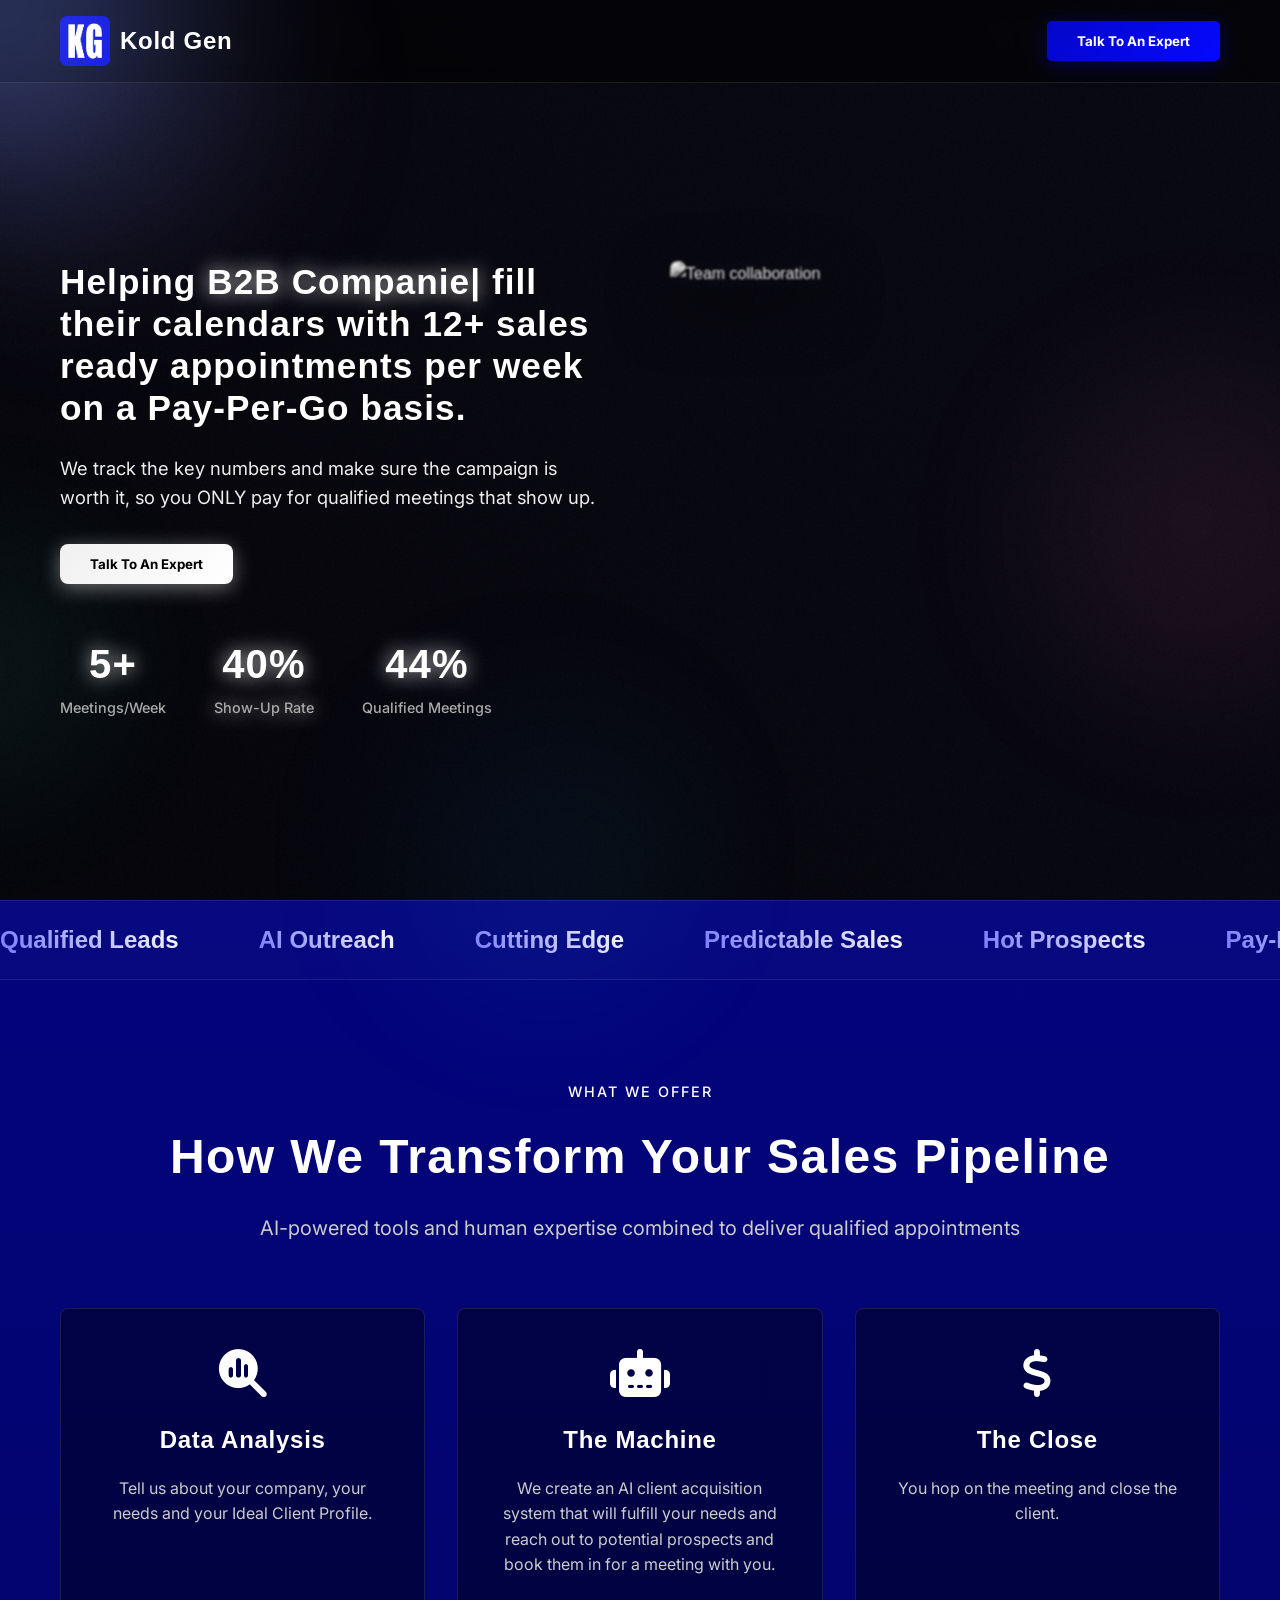
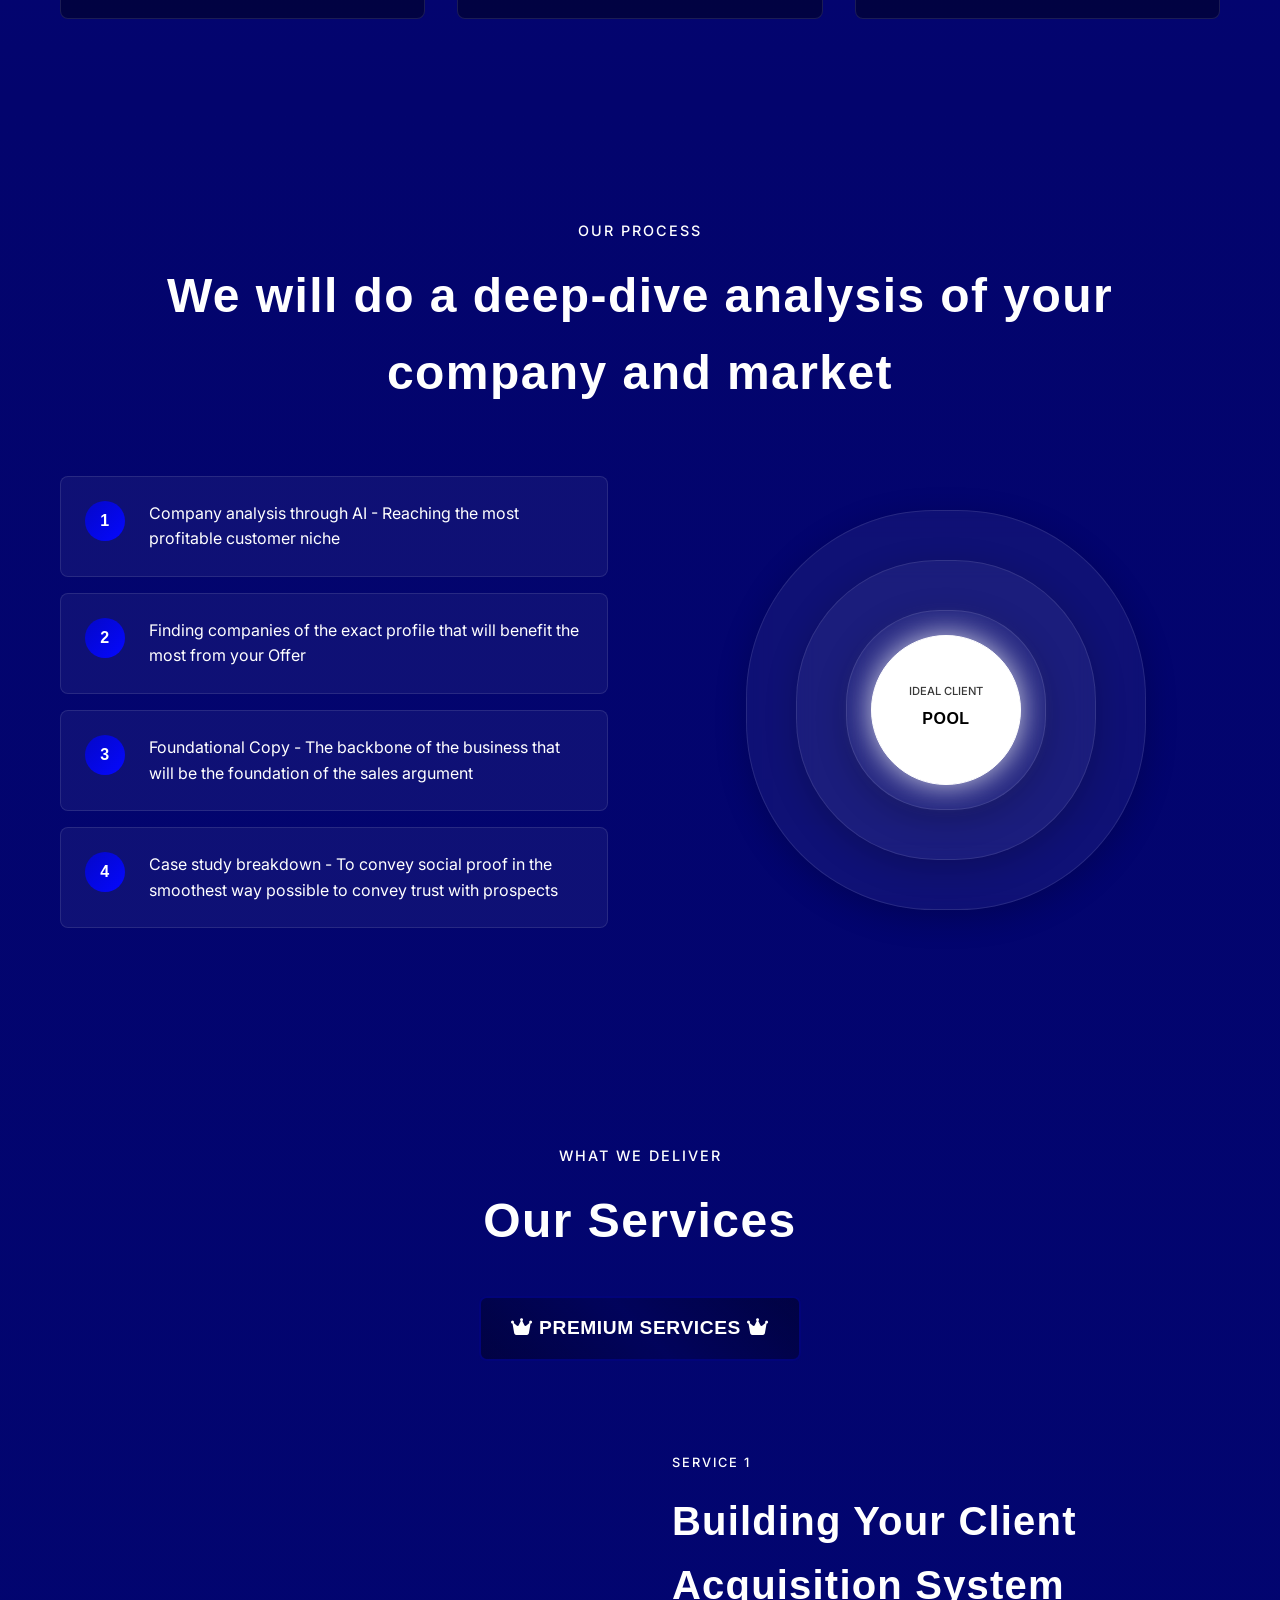
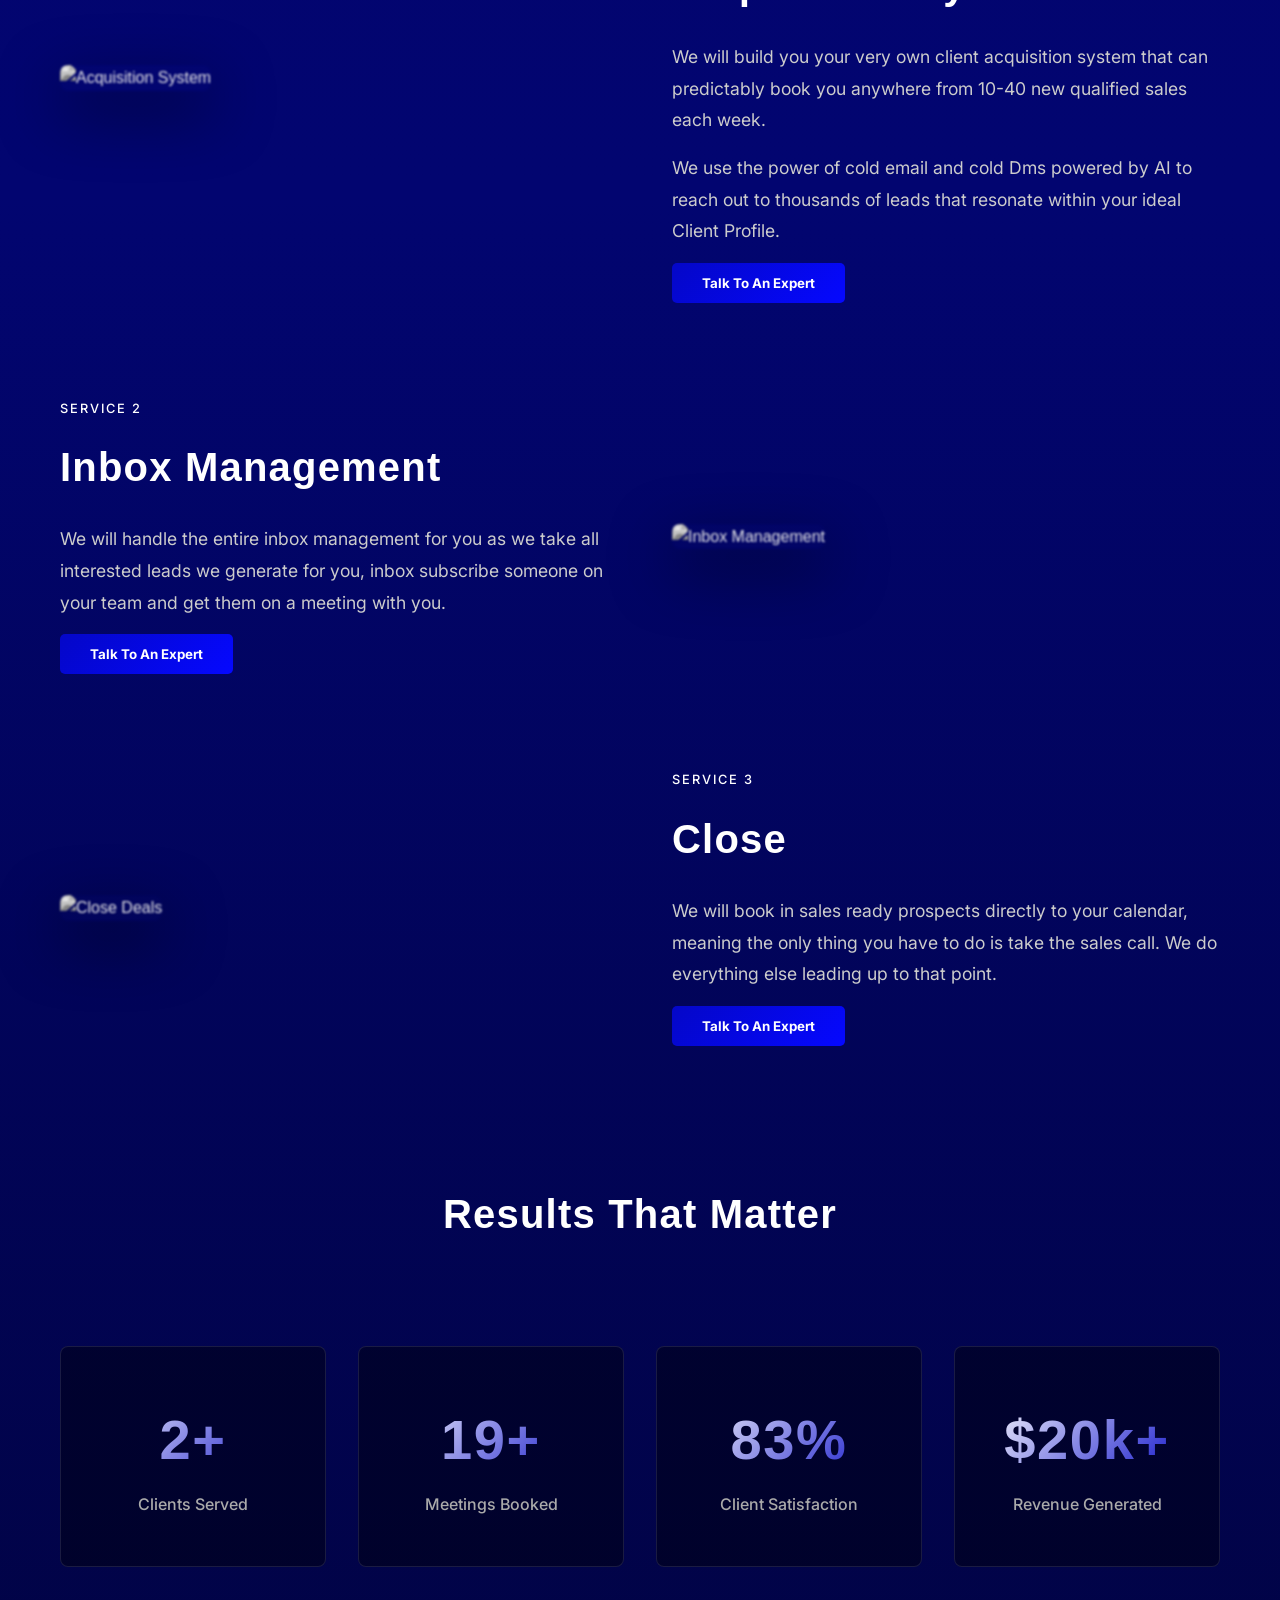
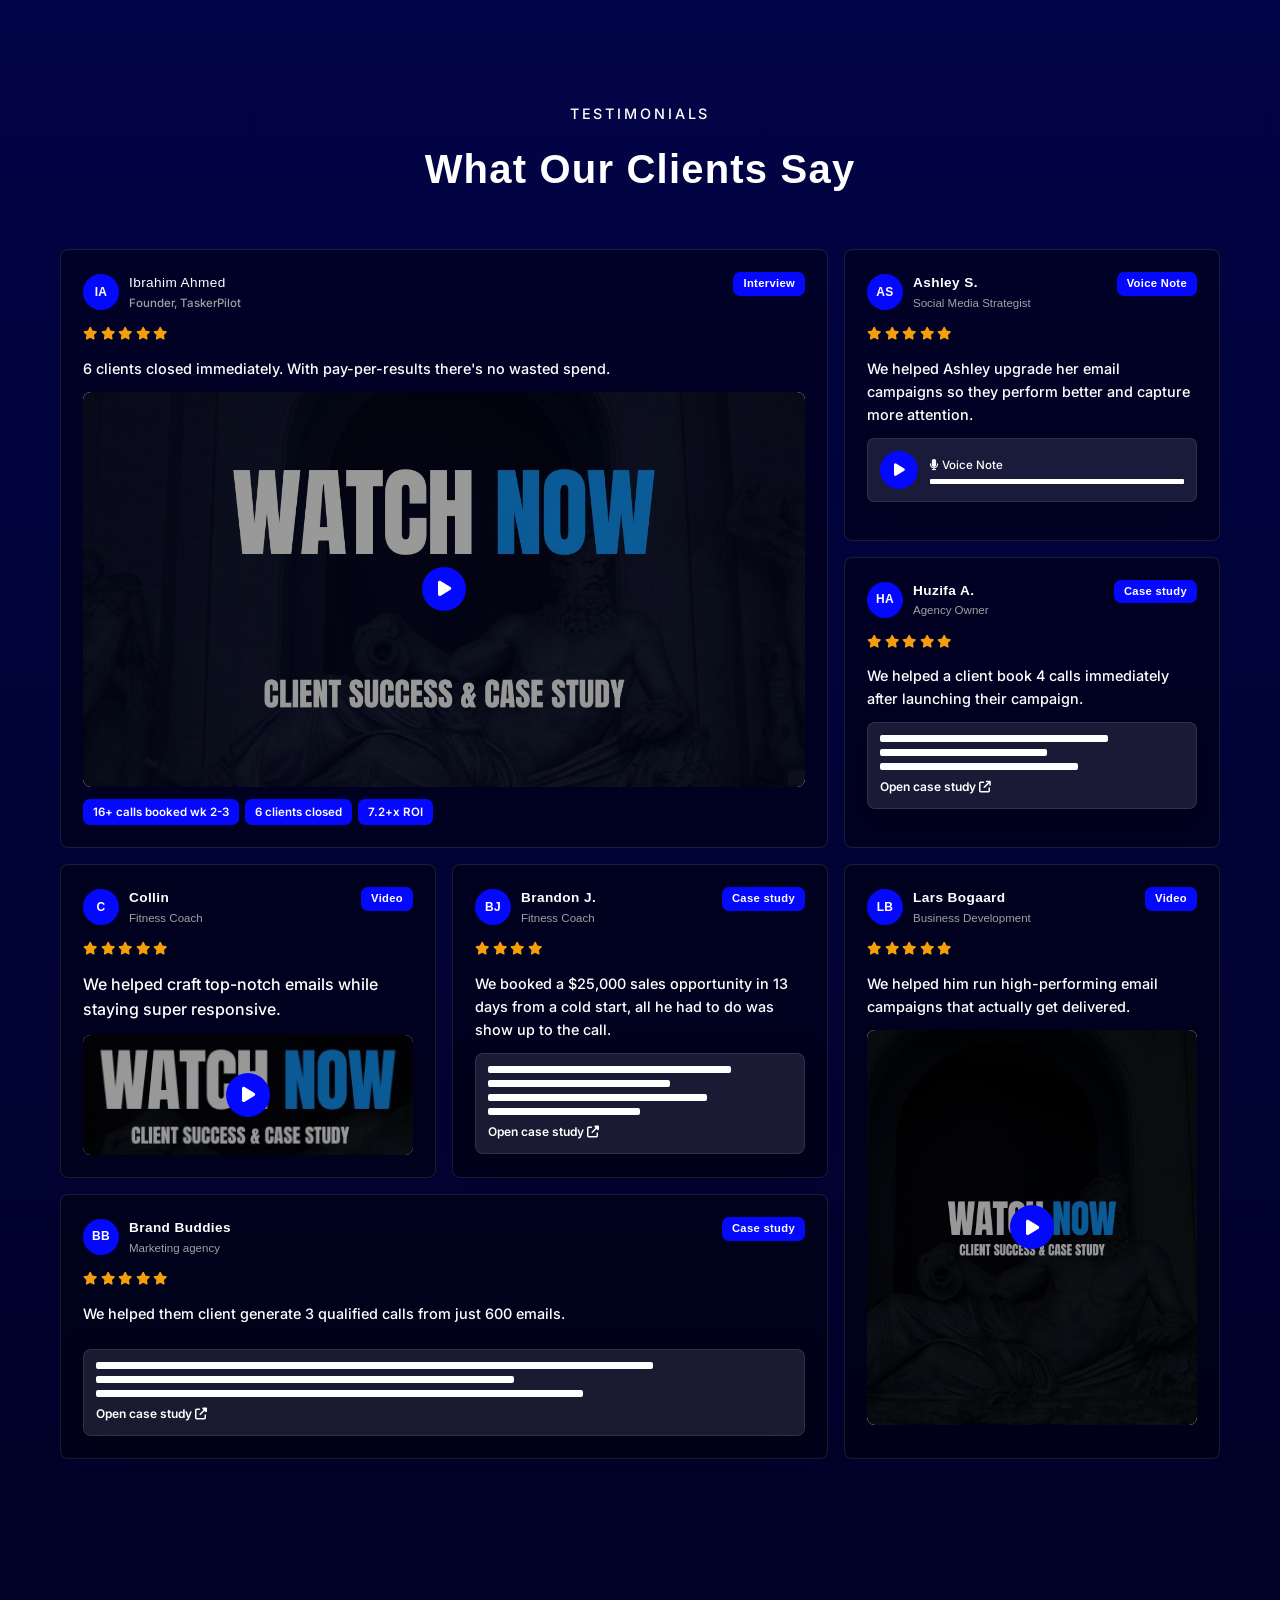
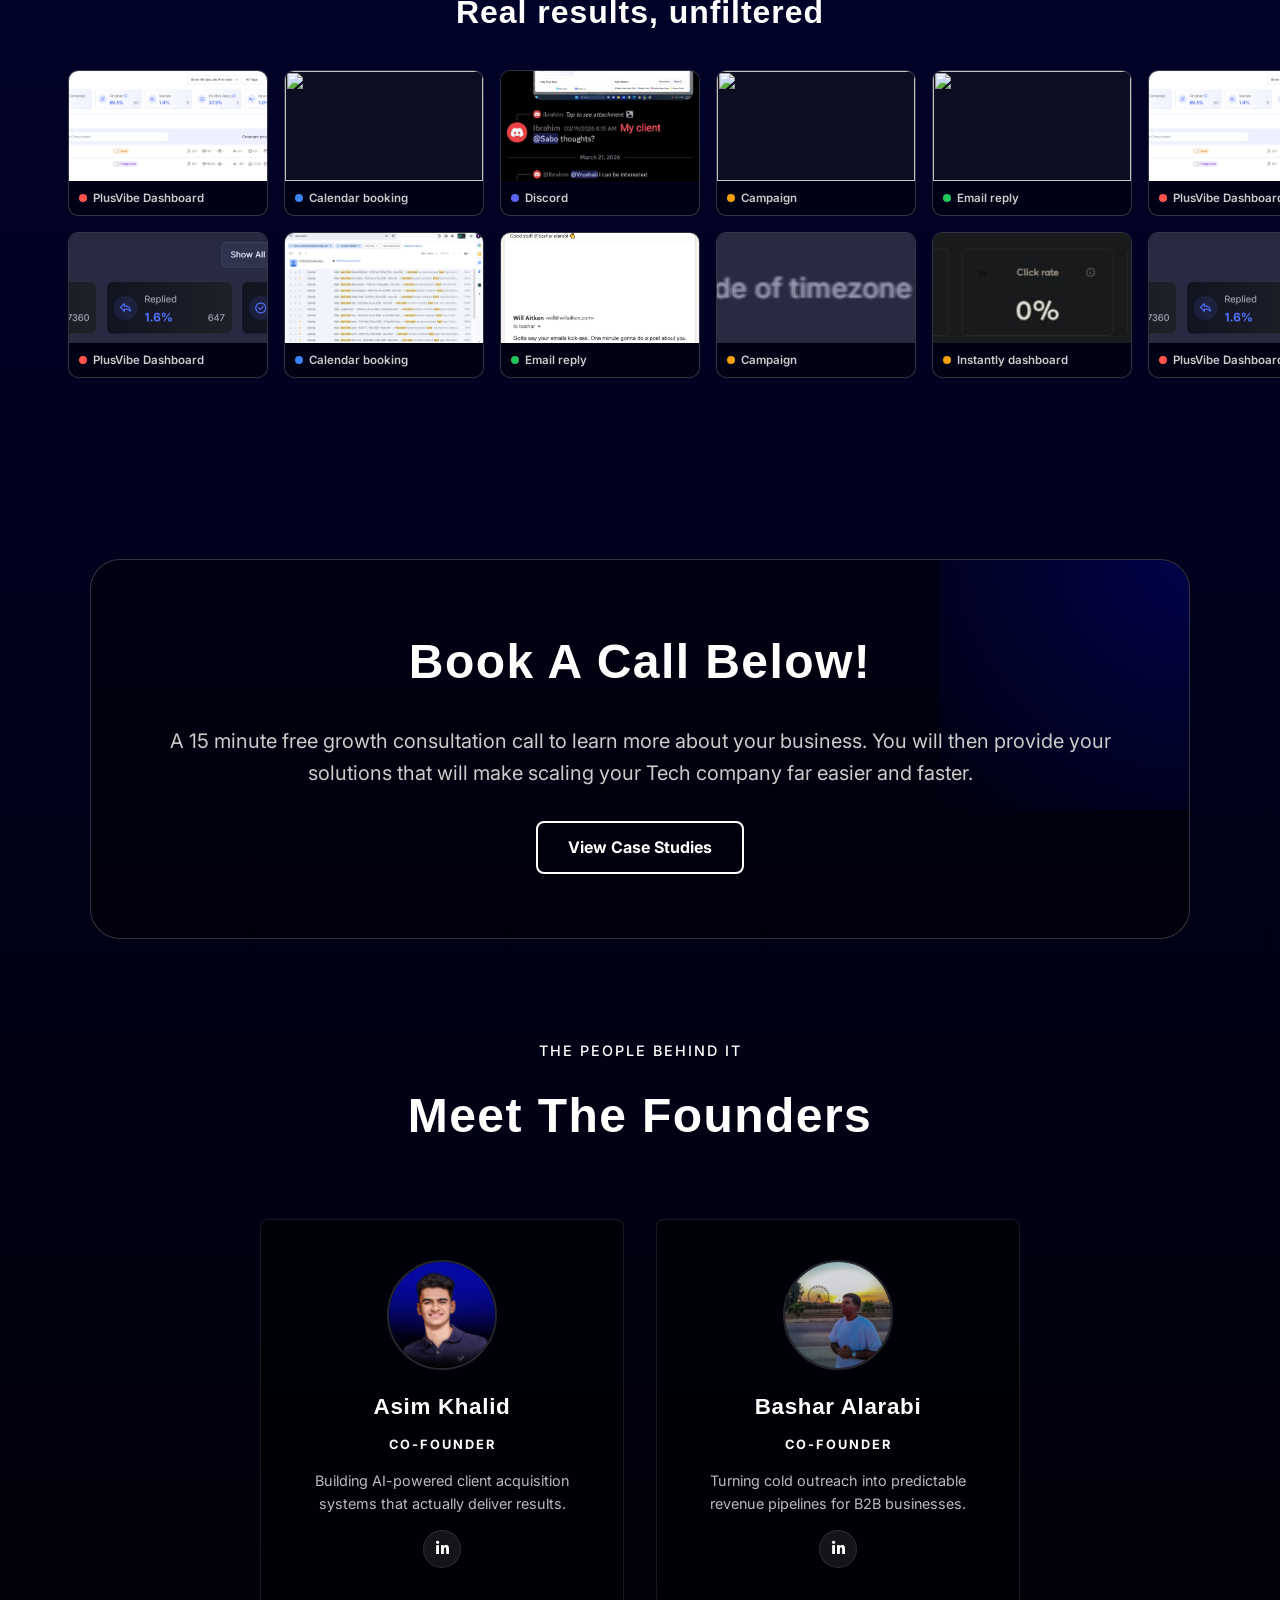
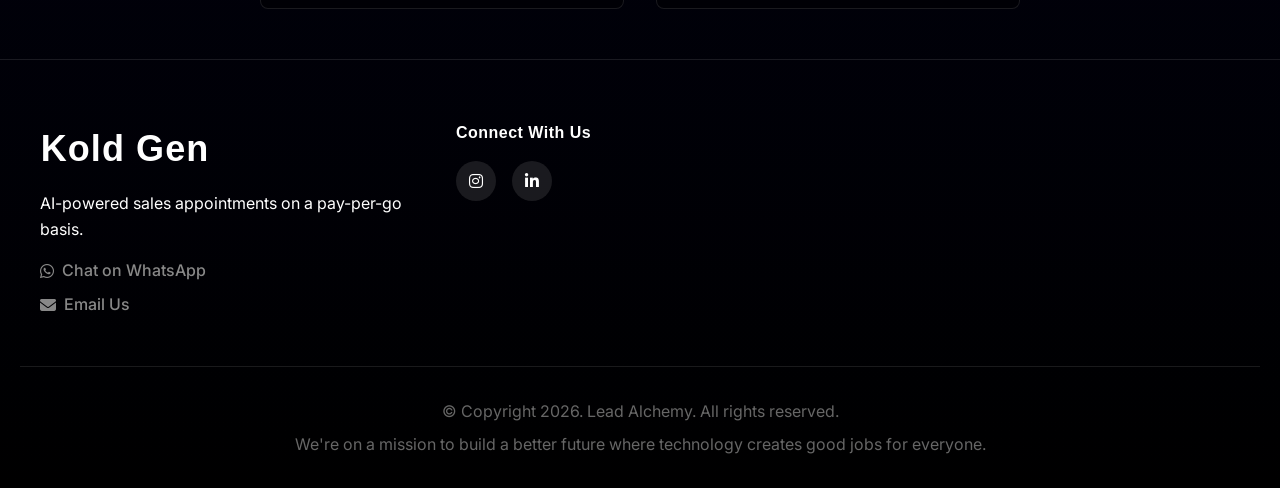
==== bashar.html @ 5c90db7f "Add files via upload" ====
<!DOCTYPE html>
<html lang="en">
  <head>
    <meta charset="UTF-8" />
    <meta name="viewport" content="width=device-width, initial-scale=1.0" />
    <link rel="stylesheet" href="master.css">
    <script src="master.js" defer></script>
    <link rel="icon" href="imgs/koldgen.png" type="image/png">
    <!-- Add to your <head> -->
    <!-- start of font -->
    <link rel="preconnect" href="https://fonts.googleapis.com">
    <link rel="preconnect" href="https://fonts.gstatic.com" crossorigin>
    <link href="https://fonts.googleapis.com/css2?family=Geom:ital,wght@0,300..900;1,300..900&family=Inter:ital,opsz,wght@0,14..32,100..900;1,14..32,100..900&family=Sora:wght@100..800&family=Work+Sans:ital,wght@0,100..900;1,100..900&display=swap" rel="stylesheet">
    <link href="https://api.fontshare.com/v2/css?f[]=clash-display@600,700&display=swap" rel="stylesheet">
    <!-- start of font -->
    <link
      rel="stylesheet"
      href="https://cdnjs.cloudflare.com/ajax/libs/font-awesome/6.5.0/css/all.min.css"
    />

    <title>Bashar @KoldGen</title>
    <!-- <style>
    
    </style> -->

    <!-- Cal element-click embed code begins -->
    <script type="text/javascript">
      (function (C, A, L) { let p = function (a, ar) { a.q.push(ar); }; let d = C.document; C.Cal = C.Cal || function () { let cal = C.Cal; let ar = arguments; if (!cal.loaded) { cal.ns = {}; cal.q = cal.q || []; d.head.appendChild(d.createElement("script")).src = A; cal.loaded = true; } if (ar[0] === L) { const api = function () { p(api, arguments); }; const namespace = ar[1]; api.q = api.q || []; if(typeof namespace === "string"){cal.ns[namespace] = cal.ns[namespace] || api;p(cal.ns[namespace], ar);p(cal, ["initNamespace", namespace]);} else p(cal, ar); return;} p(cal, ar); }; })(window, "https://app.cal.com/embed/embed.js", "init");
    Cal("init", "15min", {origin:"https://app.cal.com"});

      
      // Important: Please add the following attributes to the element that should trigger the calendar to open upon clicking.
      // `data-cal-link="asim-khalid/15min"`
      // data-cal-namespace="15min"
      // `data-cal-config='{"layout":"month_view","theme":"dark"}'`

      Cal.ns["15min"]("ui", {"theme":"dark","hideEventTypeDetails":false,"layout":"month_view"});
      </script>
      <!-- Cal element-click embed code ends -->
  </head>
  <body>
    <div class="orb orb-1"></div>
    <div class="orb orb-2"></div>
    <div class="orb orb-3"></div>
    <div class="orb orb-5"></div>
    <div class="cursor-glow"></div>
    
    

    <header>
      <div class="header-content"> 
        <div class="logo">
          <div class="logo-img">
            <!-- Replace the src below with your actual logo URL -->
            <img
              src="imgs/koldgen.png"
              alt="Kold Gen"
            />
          </div>
          <span class="head-logo clash-dis style="font-weight: 900">Kold <span class="clash-dis">Gen</span></span>
        </div>
      <a href="#bookCall">
        <button class="head-btn cta-btn inter-txt-btn btn-white-effect ripple-effect ">Talk To An Expert</button>
        </a>
      </div>
    </header>

    <section class="hero">
      <div class="container">
        <div class="hero-content">
          <div class="hero-text">
            <h1 class="clash-dis">  
              Helping <span class="highlight typewriter">B2B</span> fill their
              calendars with <span>12+ sales ready appointments</span> per week
              on a Pay-Per-Go basis.
            </h1>
            <div class="hero-image service-image mobile-only">
            <img
              src="https://images.unsplash.com/photo-1522071820081-009f0129c71c?w=800"
              alt="Team collaboration"
            />
          </div>
            <p class="inter-txt">
              We track the key numbers and make sure the campaign is worth it,
              so you ONLY pay for qualified meetings that show up.
            </p>
            <div class="hero-buttons">
              <a href="#bookCall">
              <button 
              class="gbtn inter-txt-btn ripple-effect">Talk To An Expert</button>
              </a>
            </div>
            <div class="hero-stats">
              <div class="stat">
                <div class="stat-number highlight clash-dis" data-target="12" data-suffix="+">0+</div>
                <div class="stat-label inter-txt-sml">Meetings/Week</div>
              </div>
              <div class="stat">
                <div class="stat-number highlight clash-dis" data-target="90" data-suffix="%">0%</div>
                <div class="stat-label highlight inter-txt-sml">Show-Up Rate</div>
              </div>
              <div class="stat">
                <div class="stat-number highlight clash-dis" data-target="100" data-suffix="%">0%</div>
                <div class="stat-label inter-txt-sml">Qualified Meetings</div>
              </div>
            </div>
          </div>
          <div class="hero-image service-image desktop-only">
            <img
              src="https://images.unsplash.com/photo-1522071820081-009f0129c71c?w=800"
              alt="Team collaboration"
            />
          </div>
        </div>
      </div>
    </section>


    

    <div class="marquee">
    <div class="marquee-content">
        <span>Qualified Leads</span>
        <span>AI Outreach</span>
        <span>Cutting Edge</span>
        <span>Predictable Sales</span>
        <span>Hot Prospects</span>
        <span>Pay-Per-Meeting</span>
        <span>Close Deals</span>
        <span>Inbox Managed</span>
        <span>Qualified Leads</span>
        <span>AI Outreach</span>
        <span>Cutting Edge</span>
        <span>Predictable Sales</span>
        <span>Hot Prospects</span>
        <span>Pay-Per-Meeting</span>
        <span>Close Deals</span>
        <span>Inbox Managed</span>
    </div>
</div>

    <section>
      <div class="container">
        <div class="section-header">
          <div class="section-label inter-txt-sml">What We Offer</div>
          <h2 class="clash-dis">How We Transform Your Sales Pipeline</h2>
          <p class="inter-txt">
            AI-powered tools and human expertise combined to deliver qualified
            appointments
          </p>
        </div>
        <div class="features-grid">
          <div class="card-effect feature-card tilt-card">
            <i class="feature-icon fa-solid fa-magnifying-glass-chart"></i>
            <h3 class="clash-dis">Data Analysis</h3>
            <p class="inter-txt">
              Tell us about your company, your needs and your Ideal Client
              Profile.
            </p>
          </div>
          <div class="card-effect feature-card tilt-card">
            <i class="feature-icon fa-solid fa-robot"></i>
            <h3 class="clash-dis">The Machine</h3>
            <p class="inter-txt">
              We create an AI client acquisition system that will fulfill your
              needs and reach out to potential prospects and book them in for a
              meeting with you.
            </p>
          </div>
          <div class="card-effect feature-card tilt-card">
            <i class="feature-icon fa-solid fa-dollar"></i>
            <h3 class="clash-dis">The Close</h3>
            <p class="inter-txt">You hop on the meeting and close the client.</p>
          </div>
        </div>
      </div>
    </section>

    <section>
      <div class="container">
        <div class="sec2 section-header">
          <div class="section-label inter-txt-sml">Our Process</div>
          <h2 class="clash-dis">We will do a deep-dive analysis of your company and market</h2>
        </div>
        <div class="process-content">
          <div>
            <div class="process-step slide-up">
              <div class="step-number clash-dis">1</div>
              <p class="inter-txt">
                Company analysis through AI - Reaching the most profitable
                customer niche
              </p>
            </div>
            <div class="process-step slide-up">
              <div class="step-number clash-dis">2</div>
              <p class="inter-txt">
                Finding companies of the exact profile that will benefit the
                most from your Offer
              </p>
            </div>
            <div class="process-step slide-up">
              <div class="step-number clash-dis">3</div>
              <p class="inter-txt">
                Foundational Copy - The backbone of the business that will be
                the foundation of the sales argument
              </p>
            </div>
            <div class="process-step slide-up">
              <div class="step-number clash-dis">4</div>
              <p class="inter-txt">
                Case study breakdown - To convey social proof in the smoothest
                way possible to convey trust with prospects
              </p>
            </div>
          </div>
          <div class="circular-diagram">
            <div class="circle circle-1 glass-card"></div>
            <div class="circle circle-2 glass-card"></div>
            <div class="circle circle-3 glass-card"></div>
            <div class="circle-center">
              <div
                class="inter-txt-sml"
              >
                IDEAL CLIENT
              </div>
              <div
                class="circle-txt clash-dis"
                style="font-weight: 700; font-size: 1rem"
              >
                POOL
              </div>
            </div>
          </div>
        </div>
      </div>
    </section>

    <section>
      <div class="container">
        <div class="sec2 section-header">
          <div class="section-label inter-txt-sml">What We Deliver</div>
          <h2 class="clash-dis">Our Services</h2>
          <div class="animated-badge">
            <div class="badge-content clash-dis ">
              <i class="fa-solid fa-crown"></i> PREMIUM SERVICES
              <i class="fa-solid fa-crown"></i>
            </div>
          </div>
        </div>

        <div class="service-card">
          <div class="service-content">
            <span class="service-label inter-txt-sml">Service 1</span>
            <h3 class="clash-dis">Building Your Client Acquisition System</h3>
            <div class="service-image mobile-only">
            <img
              src="https://images.unsplash.com/photo-1460925895917-afdab827c52f?w=800&q=80"
              alt="Acquisition System"
            />
          </div>
            <p class="inter-txt slide-left">
              We will build you your very own client acquisition system that can
              predictably book you anywhere from 10-40 new qualified sales each
              week.
            </p>
            <p class="inter-txt slide-left">
              We use the power of cold email and cold Dms powered by AI to reach
              out to thousands of leads that resonate within your ideal Client
              Profile.
            </p>
            <a href="#bookCall">
            <button 
            class="inter-txt-btn btn-white-effect ripple-effect">Talk To An Expert</button>
            </a>
          </div>
          <div class="service-image desktop-only">
            <img
              src="https://images.unsplash.com/photo-1460925895917-afdab827c52f?w=800&q=80"
              alt="Acquisition System"
            />
          </div>
        </div>

        <div class="service-card">
          <div class="service-content">
            <span class="service-label inter-txt-sml">Service 2</span>
            <h3 class="clash-dis">Inbox Management</h3>
            <div class="service-image mobile-only">
            <img
              src="https://images.unsplash.com/photo-1556761175-b413da4baf72?w=800&q=80"
              alt="Inbox Management"
            />
          </div>
            <p class="inter-txt slide-right">
              We will handle the entire inbox management for you as we take all
              interested leads we generate for you, inbox subscribe someone on
              your team and get them on a meeting with you.
            </p>
            <a href="#bookCall">
            <button 
            class="btn-white-effect inter-txt-btn ripple-effect">Talk To An Expert</button>
            </a>
          </div>
          <div class="service-image desktop-only">
            <img
              src="https://images.unsplash.com/photo-1556761175-b413da4baf72?w=800&q=80"
              alt="Inbox Management"
            />
          </div>
        </div>

        <div class="service-card">
          <div class="service-content">
            <span class="service-label inter-txt-sml">Service 3</span>
            <h3 class="clash-dis">Close</h3>
            <div class="service-image mobile-only">
            <img
              src="https://images.unsplash.com/photo-1542744173-8e7e53415bb0?w=800"
              alt="Close Deals"
            />
            </div>
            <p class="inter-txt slide-left">
              We will book in sales ready prospects directly to your calendar,
              meaning the only thing you have to do is take the sales call. We
              do everything else leading up to that point.
            </p>
            <a href="#bookCall">
            <button 
            class="btn-white-effect inter-txt-btn ripple-effect">Talk To An Expert</button>
            </a>
          </div>
          <div class="service-image desktop-only">
            <img
              src="https://images.unsplash.com/photo-1542744173-8e7e53415bb0?w=800"
              alt="Close Deals"
            />
          </div>
        </div>
      </div>
    </section>

    <section class="res-matter">
      <div class="container">
        <h2 class="clash-dis">Results That Matter</h2>
        <div class="stats-grid">
          <div class="stat-card stat">
            <div class="stat-card-number clash-dis" data-target="3">0+</div>
            <div class="stat-card-label inter-txt-sml">Clients Served</div>
          </div>
          <div class="stat-card stat">
            <div class="stat-card-number clash-dis" data-target="21">0+</div>
            <div class="stat-card-label inter-txt-sml">Meetings Booked</div>
          </div>
          <div class="stat-card stat">
            <div class="stat-card-number clash-dis" data-target="92" data-suffix="%">0%</div>
            <div class="stat-card-label inter-txt-sml">Client Satisfaction</div>
          </div>
          <div class="stat-card stat">
            <div class="stat-card-number clash-dis" data-target="22" data-prefix="$" data-suffix="k+">$22k+</div>
            <div class="stat-card-label inter-txt-sml">Revenue Generated</div>
          </div>
        </div>
      </div>
    </section>


<section class="testimonials-section">
  <div class="container">
    <div class="testimonials-header">
      <p class="testimonials-label inter-txt-sml">Testimonials</p>
      <h2 class="clash-dis">What Our Clients Say</h2>
    </div>

    <!-- BENTO GRID -->
    <div class="bento-grid" style="display:grid;grid-template-columns:repeat(3,1fr);gap:16px;margin-bottom:80px;">
            <!-- Ibrahim Ahmed. — wide -->
      <div class="feature-card-testi" style="grid-row:span 2; grid-column:span 2;padding:22px;color:#ffffff;display:flex;flex-direction:column;gap:12px;">
        <div style="display:flex;justify-content:space-between;align-items:flex-start;">
          <div style="display:flex;align-items:center;gap:10px;">
            <div class="clash-dis" style="width:36px;height:36px;border-radius:50%;background:#0508ff;color:#ffffff;display:flex;align-items:center;justify-content:center;font-size:.75rem;font-weight:700;flex-shrink:0;">IA</div>
            <div><p class="clash-dis" style="margin:0; font-size:.85rem; font-weight:500;">Ibrahim Ahmed</p><p class="inter-txt-sml" style="margin:0;font-size:.72rem;color:#a0a0a0;">Founder, TaskerPilot</p></div>
          </div>
          <span class="clash-dis" style="background:#0508ff;color:#ffffff;font-size:.7rem;font-weight:700;padding:3px 10px;border-radius:7px;">Interview</span>
        </div>
        <div style="color:#f59e0b;font-size:.8rem;">
        <i class="fa-solid fa-star"></i>
        <i class="fa-solid fa-star"></i>
        <i class="fa-solid fa-star"></i>
        <i class="fa-solid fa-star"></i>
        <i class="fa-solid fa-star"></i>
        </div>
        <p class="inter-txt-sml" style="font-family:'Inter',sans-serif;font-size:.9rem;line-height:1.6;color:#ffffff;margin:0;">6 clients closed immediately. With pay-per-results there's no wasted spend.</p>
        <div onclick="laEmbedVideo(this,'https://youtu.be/SVSzCUpt-s4')" style="position:relative;cursor:pointer;border-radius:8px;overflow:hidden;">
          <div style="width:100%;height:395px;background:#f0f0f0;display:flex;align-items:center;justify-content:center;color:#aaa;font-size:.8rem;"><img src="imgs/Dark Green Ash Grey Minimal Typecentric General Electronic Music YouTube Thumbnail.jpg" style="width:100%;height:395px;object-fit:cover;border-radius:8px;"></div>
          <div style="position:absolute;inset:0;background:rgba(0,0,0,0.4);display:flex;align-items:center;justify-content:center;"><div style="width:44px;height:44px;border-radius:50%;background:#0508ff;display:flex;align-items:center;justify-content:center;color:#fff;font-size:1.1rem;"><i class="fa-solid fa-play"></i></div></div>
        </div>
        <div style="display:flex;flex-wrap:wrap;gap:6px;">
          <span class="inter-txt-sml" style="font-size:.72rem;font-weight:600;background:#0508ff;color:#ffffff;padding:4px 10px;border-radius:7px;">16+ calls booked wk 2-3</span>
          <span class="inter-txt-sml" style="font-size:.72rem;font-weight:600;background:#0508ff;color:#ffffff;padding:4px 10px;border-radius:7px;">6 clients closed</span>
          <span class="inter-txt-sml" style="font-size:.72rem;font-weight:600;background:#0508ff;color:#ffffff;padding:4px 10px;border-radius:7px;">7.2+x ROI</span>
        </div>
      </div>

      <!-- Ashely -->
      <div class="feature-card-testi" style="padding:22px;color:#ffffff;display:flex;flex-direction:column;gap:12px;">
        <div style="display:flex;justify-content:space-between;align-items:flex-start;">
          <div style="display:flex;align-items:center;gap:10px;">
            <div class="clash-dis" style="width:36px;height:36px;border-radius:50%;background:#0508ff;color:#ffffff;display:flex;align-items:center;justify-content:center;font-size:.75rem;font-weight:700;flex-shrink:0;">AS</div>
            <div><p class="clash-dis" style="margin:0;font-size:.85rem;font-weight:700;">Ashley S.</p><p style="margin:0;font-size:.72rem;color:#a0a0a0;">Social Media Strategist</p></div>
          </div>
            <span class="clash-dis" style="background:#0508ff;color:#ffffff;font-size:.7rem;font-weight:700;padding:3px 10px;border-radius:7px;">Voice Note</span>
        </div>
        <div style="color:#f59e0b;font-size:.8rem;">
          <i class="fa-solid fa-star"></i>
          <i class="fa-solid fa-star"></i>
          <i class="fa-solid fa-star"></i>
          <i class="fa-solid fa-star"></i>
          <i class="fa-solid fa-star"></i>
        </div>
        <p class="inter-txt-sml" style="font-size:.9rem;line-height:1.6;color:#ffffff;margin:0;">We helped Ashley upgrade her email campaigns so they perform better and capture more attention.</p>
        <div class="vn-box" style="display:flex;align-items:center;gap:12px;border-radius:7px;padding:12px;"> 
          <button id="la-play1" onclick="laToggleAudio('la-play1','la-prog1','voice/ashley.testimonial.mp3')" style="width:38px;height:38px;border-radius:50%;background:#0508ff;border:none;color:#fff;font-size:.9rem;cursor:pointer;display:flex;align-items:center;justify-content:center;flex-shrink:0;"><i class="fa-solid fa-play"></i></button>
          <div style="flex:1;">
            <div class="inter-txt-sml" style="font-size:.72rem;color:#ffffff;margin-bottom:5px;"><i class="fa-solid fa-microphone"></i> Voice Note</div>
            <div style="width:100%;height:5px;background:rgb(255, 255, 255);border-radius:1px;overflow:hidden;"><div id="la-prog1" style="height:100%;width:0%;background:#4f46e5;border-radius:999px;transition:width .1s linear;"></div></div>
          </div>
        </div>
      </div>

      <!-- Huzifa A.. -->
      <div class="feature-card-testi" style="padding:22px;color:#ffffff;display:flex;flex-direction:column;gap:12px;">
        <div style="display:flex;justify-content:space-between;align-items:flex-start;">
          <div style="display:flex;align-items:center;gap:10px;">
            <div class="clash-dis" style="width:36px;height:36px;border-radius:50%;background:#0508ff;color:#ffffff;display:flex;align-items:center;justify-content:center;font-size:.75rem;font-weight:700;flex-shrink:0;">HA</div>
            <div><p class="clash-dis" style="margin:0;font-size:.85rem;font-weight:700;">Huzifa A.</p><p style="margin:0;font-size:.72rem;color:#a0a0a0;">Agency Owner</p></div>
          </div>
            <span class="clash-dis" style="background:#0508ff;color:#ffffff;font-size:.7rem;font-weight:700;padding:3px 10px;border-radius:7px;">Case study</span>
        </div>
        <div style="color:#f59e0b;font-size:.8rem;">
          <i class="fa-solid fa-star"></i>
          <i class="fa-solid fa-star"></i>
          <i class="fa-solid fa-star"></i>
          <i class="fa-solid fa-star"></i>
          <i class="fa-solid fa-star"></i>
        </div>
        <p class="inter-txt-sml" style="font-size:.9rem;line-height:1.6;color:#ffffff;margin:0;">We helped a client book 4 calls immediately after launching their campaign.</p>
        <a class="vn-box" href="https://docs.google.com/document/d/1nArHr2m430PmLcU23KGUVRm5GeegVyKMtpbSHGkcJS0/edit?usp=drive_link" target="_blank" style="border-radius:8px;padding:12px;text-decoration:none;display:block;">
          <div style="height:7px;background:rgb(255, 255, 255);border-radius:2px;margin-bottom:7px;width:75%;"></div>
          <div style="height:7px;background:rgb(255, 255, 255);border-radius:2px;margin-bottom:7px;width:55%;"></div>
          <div style="height:7px;background:rgb(255, 255, 255);border-radius:2px;margin-bottom:7px;width:65%;"></div>
          <span class="inter-txt-sml" style="font-size:.75rem;font-weight:600;color:#ffffff;display:block;margin-top:4px;">Open case study <i class="fa-solid fa-arrow-up-right-from-square"></i></span>
        </a>
      </div>

      <!-- Colin. -->
      <div class="feature-card-testi" style="padding:22px;color:#ffffff;display:flex;flex-direction:column;gap:12px;">
        <div style="display:flex;justify-content:space-between;align-items:flex-start;">
          <div style="display:flex;align-items:center;gap:10px;">
            <div class="clash-dis" style="width:36px;height:36px;border-radius:50%;background:#0508ff;color:#ffffff;display:flex;align-items:center;justify-content:center;font-size:.75rem;font-weight:700;flex-shrink:0;">C</div>
            <div><p class="clash-dis" style="margin:0;font-size:.85rem;font-weight:700;">Collin</p><p style="margin:0;font-size:.72rem;color:#a0a0a0;">Fitness Coach</p></div>
          </div>
          <span class="clash-dis" style="background:#0508ff;color:#ffffff;font-size:.7rem;font-weight:700;padding:3px 10px;border-radius:7px;">Video</span>
        </div>
        <div style="color:#f59e0b;font-size:.8rem;">
          <i class="fa-solid fa-star"></i>
          <i class="fa-solid fa-star"></i>
          <i class="fa-solid fa-star"></i>
          <i class="fa-solid fa-star"></i>
          <i class="fa-solid fa-star"></i>
        </div>
        <p class="inter-txt-sml" style="color:#ffffff;margin:0;">We helped craft top-notch emails while staying super responsive.</p>
        <div onclick="laEmbedVideo(this,'https://youtube.com/shorts/iPWvH6Im3sc?feature=share')" style="position:relative;cursor:pointer;border-radius:8px;overflow:hidden;">
          <div style="width:100%;height:120px;background:#f0f0f0;display:flex;align-items:center;justify-content:center;color:#aaa;font-size:.8rem;"><img src="imgs/Long des.jpg" style="width:100%;height:395px;object-fit:cover;border-radius:8px;"></div>
          <div style="position:absolute;inset:0;background:rgba(0,0,0,0.4);display:flex;align-items:center;justify-content:center;"><div style="width:44px;height:44px;border-radius:50%;background:#0508ff;display:flex;align-items:center;justify-content:center;color:#fff;font-size:1.1rem;"><i class="fa-solid fa-play"></i></div></div>
        </div>
      </div>

      <!-- Brandon J -->
      <div class="feature-card-testi" style="padding:22px;color:#ffffff;display:flex;flex-direction:column;gap:12px;">
        <div style="display:flex;justify-content:space-between;align-items:flex-start;">
          <div style="display:flex;align-items:center;gap:10px;">
            <div class="clash-dis" style="width:36px;height:36px;border-radius:50%;background:#0508ff;color:#ffffff;display:flex;align-items:center;justify-content:center;font-size:.75rem;font-weight:700;flex-shrink:0;">BJ</div>
            <div><p class="clash-dis" style="margin:0;font-size:.85rem;font-weight:700;">Brandon J.</p><p style="margin:0;font-size:.72rem;color:#a0a0a0;">Fitness Coach</p></div>
          </div>
          <span class="clash-dis" style="background:#0508ff;color:#ffffff;font-size:.7rem;font-weight:700;padding:3px 10px;border-radius:7px;">Case study</span>
        </div>
        <div style="color:#f59e0b;font-size:.8rem;">
        <i class="fa-solid fa-star"></i>
        <i class="fa-solid fa-star"></i>
        <i class="fa-solid fa-star"></i>
        <i class="fa-solid fa-star"></i>
        </div>
        <p class="inter-txt-sml" style="font-size:.9rem;line-height:1.6;color:#ffffff;margin:0;">We booked a $25,000 sales opportunity in 13 days from a cold start, all he had to do was show up to the call.</p>
        <a class="vn-box" href="https://docs.google.com/document/d/137jAO2ZVFKTrBdY03FsyG82xj_U5CsNIUtMVsdmAMLw/edit?usp=drive_link" target="_blank" style="border-radius:8px;padding:12px;text-decoration:none;display:block;">
          <div style="height:7px;background:rgb(255, 255, 255);border-radius:2px;margin-bottom:7px;width:80%;"></div>
          <div style="height:7px;background:rgb(255, 255, 255);border-radius:2px;margin-bottom:7px;width:60%;"></div>
          <div style="height:7px;background:rgb(255, 255, 255);border-radius:2px;margin-bottom:7px;width:72%;"></div>
          <div style="height:7px;background:rgb(255, 255, 255);border-radius:2px;margin-bottom:7px;width:50%;"></div>
          <span class="inter-txt-sml" style="font-size:.75rem;font-weight:600;color:#ffffff;display:block;margin-top:4px;">Open case study <i class="fa-solid fa-up-right-from-square"></i></i></span>
        </a>
      </div>

      <!-- Lars B. -->
      <div class="feature-card-testi" style="grid-row:span 2; padding:22px;color:#ffffff;display:flex;flex-direction:column;gap:12px;">
        <div style="display:flex;justify-content:space-between;align-items:flex-start;">
          <div style="display:flex;align-items:center;gap:10px;">
            <div class="clash-dis" style="width:36px;height:36px;border-radius:50%;background:#0508ff;color:#ffffff;display:flex;align-items:center;justify-content:center;font-size:.75rem;font-weight:700;flex-shrink:0;">LB</div>
            <div><p class="clash-dis" style="margin:0;font-size:.85rem;font-weight:700;">Lars Bogaard</p><p style="margin:0;font-size:.72rem;color:#a0a0a0;">Business Development</p></div>
          </div>
          <span class="clash-dis" style="background:#0508ff;color:#ffffff;font-size:.7rem;font-weight:700;padding:3px 10px;border-radius:7px;">Video</span>
        </div>
        <div style="color:#f59e0b;font-size:.8rem;">
          <i class="fa-solid fa-star"></i>
          <i class="fa-solid fa-star"></i>
          <i class="fa-solid fa-star"></i>
          <i class="fa-solid fa-star"></i>
          <i class="fa-solid fa-star"></i>
        </div>
        <p class="inter-txt-sml" style="font-size:.9rem;line-height:1.6;color:#ffffff;margin:0;">We helped him run high-performing email campaigns that actually get delivered.</p>
        <div onclick="laEmbedVideo(this,'https://youtube.com/shorts/mNKJdGW_u1s?feature=share')" style="position:relative;cursor:pointer;border-radius:8px;overflow:hidden;">
          <div style="width:100%;height:395px;background:#f0f0f0;display:flex;align-items:center;justify-content:center;color:#a0a0a0;font-size:.8rem;"><img src="imgs/Med-thum.jpg" style="width:100%;height:395px;object-fit:cover;border-radius:8px;"></div>
          <div style="position:absolute;inset:0;background:rgba(0,0,0,0.4);display:flex;align-items:center;justify-content:center;"><div style="width:44px;height:44px;border-radius:50%;background:#0508ff;display:flex;align-items:center;justify-content:center;color:#fff;font-size:1.1rem;"><i class="fa-solid fa-play"></i></div></div>
        </div>
      </div>

      <!-- BrandBuddies — wide -->
      <div class="feature-card-testi" style="grid-column:span 2;padding:22px;color:#ffffff;display:flex;flex-direction:column;gap:12px;">
        <div style="display:flex;justify-content:space-between;align-items:flex-start;">
          <div style="display:flex;align-items:center;gap:10px;">
            <div class="clash-dis" style="width:36px;height:36px;border-radius:50%;background:#0508ff;color:#ffffff;display:flex;align-items:center;justify-content:center;font-size:.75rem;font-weight:700;flex-shrink:0;">BB</div>
            <div><p class="clash-dis" style="margin:0;font-size:.85rem;font-weight:700;">Brand Buddies</p><p style="margin:0;font-size:.72rem;color:#a0a0a0;">Marketing agency</p></div>
          </div>
          <span class="clash-dis" style="background:#0508ff;color:#ffffff;font-size:.7rem;font-weight:700;padding:3px 10px;border-radius:7px;">Case study</span>
        </div>
        <div style="color:#f59e0b;font-size:.8rem;">
          <i class="fa-solid fa-star"></i>
          <i class="fa-solid fa-star"></i>
          <i class="fa-solid fa-star"></i>
          <i class="fa-solid fa-star"></i>
          <i class="fa-solid fa-star"></i>
        </div>
        <p class="inter-txt-sml" style="font-size:.9rem;line-height:1.6;color:#ffffff;margin:0;">We helped them client generate 3 qualified calls from just 600 emails.</p>
        <div style="display:flex;flex-wrap:wrap;gap:6px;">
          <!-- <span style="font-size:.72rem;font-weight:600;background:#e8edff;color:#3730a3;padding:4px 10px;border-radius:999px;">30 days to full pipeline</span>
          <span style="font-size:.72rem;font-weight:600;background:#e8edff;color:#3730a3;padding:4px 10px;border-radius:999px;">Largest retainer closed</span> -->
        </div>
        <a class="vn-box" href="https://docs.google.com/document/d/1wuS2bPY-dMsSv5tpWSLgfrAqEGaeQLweNerDHAtbHio/edit?usp=drive_link" target="_blank" style="border-radius:8px;padding:12px;text-decoration:none;display:block;">
          <div style="height:7px;background:rgb(255, 255, 255);border-radius:2px;margin-bottom:7px;width:80%;"></div>
          <div style="height:7px;background:rgb(255, 255, 255);border-radius:2px;margin-bottom:7px;width:60%;"></div>
          <div style="height:7px;background:rgb(255, 255, 255);border-radius:2px;margin-bottom:7px;width:70%;"></div>
          <span class="inter-txt-sml" style="font-size:.75rem;font-weight:600;color:#ffffff;display:block;margin-top:4px;">Open case study <i class="fa-solid fa-up-right-from-square"></i></span>
        </a>
      </div>
    </div>
    

    <!-- PROOF SECTION -->
<div style="padding:40px 0;">
  <div class="container">
    <h2 class="clash-dis" style="font-size:2rem;margin:8px 0 32px;">Real results, unfiltered</h2>
  </div>

  <!-- Row 1: scrolls left -->
  <div style="margin-bottom:16px;">
    <div class="marquee-track marquee-left" style="display:flex;width:max-content;">
      <div style="flex-shrink:0;width:200px;background:rgba(0,0,0,0.4);border:0.5px solid rgba(255,255,255,0.2);border-radius:10px;margin:0 8px;overflow:hidden;"><div style="width:100%;height:110px;background:rgba(255,255,255,0.05);display:flex;align-items:center;justify-content:center;color:#aaa;font-size:.75rem;"><img src="imgs/Screenshots/1.PNG" style="width:100%;height:110px;object-fit:cover;cursor:pointer;" onclick="openSS('imgs/Screenshots/1.PNG')"></div><div style="display:flex;align-items:center;gap:6px;padding:8px 10px;font-family:'Inter',sans-serif;font-size:.72rem;font-weight:600;color:#ccc;"><span style="width:8px;height:8px;border-radius:50%;background:#FF5450;flex-shrink:0;"></span>PlusVibe Dashboard</div></div>
      <div style="flex-shrink:0;width:200px;background:rgba(0,0,0,0.4);border:0.5px solid rgba(255,255,255,0.2);border-radius:10px;margin:0 8px;overflow:hidden;"><div style="width:100%;height:110px;background:rgba(255,255,255,0.05);display:flex;align-items:center;justify-content:center;color:#aaa;font-size:.75rem;"><img src="imgs/Screenshots/6.PNG" style="width:100%;height:110px;object-fit:cover;cursor:pointer;" onclick="openSS('imgs/Screenshots/6.PNG')"></div><div style="display:flex;align-items:center;gap:6px;padding:8px 10px;font-family:'Inter',sans-serif;font-size:.72rem;font-weight:600;color:#ccc;"><span style="width:8px;height:8px;border-radius:50%;background:#3b82f6;flex-shrink:0;"></span>Calendar booking</div></div>
      <div style="flex-shrink:0;width:200px;background:rgba(0,0,0,0.4);border:0.5px solid rgba(255,255,255,0.2);border-radius:10px;margin:0 8px;overflow:hidden;"><div style="width:100%;height:110px;background:rgba(255,255,255,0.05);display:flex;align-items:center;justify-content:center;color:#aaa;font-size:.75rem;"><img src="imgs/Screenshots/9.jpeg" style="width:100%;height:110px;object-fit:cover;cursor:pointer;" onclick="openSS('imgs/Screenshots/9.jpeg')"></div><div style="display:flex;align-items:center;gap:6px;padding:8px 10px;font-family:'Inter',sans-serif;font-size:.72rem;font-weight:600;color:#ccc;"><span style="width:8px;height:8px;border-radius:50%;background:#5865F2;flex-shrink:0;"></span>Discord</div></div>
      <div style="flex-shrink:0;width:200px;background:rgba(0,0,0,0.4);border:0.5px solid rgba(255,255,255,0.2);border-radius:10px;margin:0 8px;overflow:hidden;"><div style="width:100%;height:110px;background:rgba(255,255,255,0.05);display:flex;align-items:center;justify-content:center;color:#aaa;font-size:.75rem;"><img src="imgs/Screenshots/8.PNG" style="width:100%;height:110px;object-fit:cover;cursor:pointer;" onclick="openSS('imgs/Screenshots/8.PNG')"></div><div style="display:flex;align-items:center;gap:6px;padding:8px 10px;font-family:'Inter',sans-serif;font-size:.72rem;font-weight:600;color:#ccc;"><span style="width:8px;height:8px;border-radius:50%;background:#f59e0b;flex-shrink:0;"></span>Campaign</div></div>
      <div style="flex-shrink:0;width:200px;background:rgba(0,0,0,0.4);border:0.5px solid rgba(255,255,255,0.2);border-radius:10px;margin:0 8px;overflow:hidden;"><div style="width:100%;height:110px;background:rgba(255,255,255,0.05);display:flex;align-items:center;justify-content:center;color:#aaa;font-size:.75rem;"><img src="imgs/Screenshots/3.PNG" style="width:100%;height:110px;object-fit:cover;cursor:pointer;" onclick="openSS('imgs/Screenshots/3.PNG')"></div><div style="display:flex;align-items:center;gap:6px;padding:8px 10px;font-family:'Inter',sans-serif;font-size:.72rem;font-weight:600;color:#ccc;"><span style="width:8px;height:8px;border-radius:50%;background:#22c55e;flex-shrink:0;"></span>Email reply</div></div>
      <!-- duplicates -->
      <div style="flex-shrink:0;width:200px;background:rgba(0,0,0,0.4);border:0.5px solid rgba(255,255,255,0.2);border-radius:10px;margin:0 8px;overflow:hidden;"><div style="width:100%;height:110px;background:rgba(255,255,255,0.05);display:flex;align-items:center;justify-content:center;color:#aaa;font-size:.75rem;"><img src="imgs/Screenshots/1.PNG" style="width:100%;height:110px;object-fit:cover;cursor:pointer;" onclick="openSS('imgs/Screenshots/1.PNG')"></div><div style="display:flex;align-items:center;gap:6px;padding:8px 10px;font-family:'Inter',sans-serif;font-size:.72rem;font-weight:600;color:#ccc;"><span style="width:8px;height:8px;border-radius:50%;background:#FF5450;flex-shrink:0;"></span>PlusVibe Dashboard</div></div>
      <div style="flex-shrink:0;width:200px;background:rgba(0,0,0,0.4);border:0.5px solid rgba(255,255,255,0.2);border-radius:10px;margin:0 8px;overflow:hidden;"><div style="width:100%;height:110px;background:rgba(255,255,255,0.05);display:flex;align-items:center;justify-content:center;color:#aaa;font-size:.75rem;"><img src="imgs/Screenshots/6.PNG" style="width:100%;height:110px;object-fit:cover;cursor:pointer;" onclick="openSS('imgs/Screenshots/6.PNG')"></div><div style="display:flex;align-items:center;gap:6px;padding:8px 10px;font-family:'Inter',sans-serif;font-size:.72rem;font-weight:600;color:#ccc;"><span style="width:8px;height:8px;border-radius:50%;background:#3b82f6;flex-shrink:0;"></span>Calendar booking</div></div>
      <div style="flex-shrink:0;width:200px;background:rgba(0,0,0,0.4);border:0.5px solid rgba(255,255,255,0.2);border-radius:10px;margin:0 8px;overflow:hidden;"><div style="width:100%;height:110px;background:rgba(255,255,255,0.05);display:flex;align-items:center;justify-content:center;color:#aaa;font-size:.75rem;"><img src="imgs/Screenshots/6.PNG" style="width:100%;height:110px;object-fit:cover;cursor:pointer;" onclick="openSS('imgs/Screenshots/6.PNG')"></div><div style="display:flex;align-items:center;gap:6px;padding:8px 10px;font-family:'Inter',sans-serif;font-size:.72rem;font-weight:600;color:#ccc;"><span style="width:8px;height:8px;border-radius:50%;background:#5865F2;flex-shrink:0;"></span>Discord</div></div>
      <div style="flex-shrink:0;width:200px;background:rgba(0,0,0,0.4);border:0.5px solid rgba(255,255,255,0.2);border-radius:10px;margin:0 8px;overflow:hidden;"><div style="width:100%;height:110px;background:rgba(255,255,255,0.05);display:flex;align-items:center;justify-content:center;color:#aaa;font-size:.75rem;"><img src="imgs/Screenshots/8.PNG" style="width:100%;height:110px;object-fit:cover;cursor:pointer;" onclick="openSS('imgs/Screenshots/8.PNG')"></div><div style="display:flex;align-items:center;gap:6px;padding:8px 10px;font-family:'Inter',sans-serif;font-size:.72rem;font-weight:600;color:#ccc;"><span style="width:8px;height:8px;border-radius:50%;background:#f59e0b;flex-shrink:0;"></span>Campaign</div></div>
      <div style="flex-shrink:0;width:200px;background:rgba(0,0,0,0.4);border:0.5px solid rgba(255,255,255,0.2);border-radius:10px;margin:0 8px;overflow:hidden;"><div style="width:100%;height:110px;background:rgba(255,255,255,0.05);display:flex;align-items:center;justify-content:center;color:#aaa;font-size:.75rem;"><img src="imgs/Screenshots/3.PNG" style="width:100%;height:110px;object-fit:cover;cursor:pointer;" onclick="openSS('imgs/Screenshots/3.PNG')"></div><div style="display:flex;align-items:center;gap:6px;padding:8px 10px;font-family:'Inter',sans-serif;font-size:.72rem;font-weight:600;color:#ccc;"><span style="width:8px;height:8px;border-radius:50%;background:#22c55e;flex-shrink:0;"></span>Email reply</div></div>
    </div>
  </div>

  <!-- Row 2: scrolls right -->
  <div>
    <div class="marquee-track marquee-right" style="display:flex;width:max-content;">
      <div style="flex-shrink:0;width:200px;background:rgba(0,0,0,0.4);border:0.5px solid rgba(255,255,255,0.2);border-radius:10px;margin:0 8px;overflow:hidden;"><div style="width:100%;height:110px;background:rgba(255,255,255,0.05);display:flex;align-items:center;justify-content:center;color:#aaa;font-size:.75rem;"><img src="imgs/Screenshots/2.png" style="width:100%;height:110px;object-fit:cover;cursor:pointer;" onclick="openSS('imgs/Screenshots/2.PNG')"></div><div style="display:flex;align-items:center;gap:6px;padding:8px 10px;font-family:'Inter',sans-serif;font-size:.72rem;font-weight:600;color:#ccc;"><span style="width:8px;height:8px;border-radius:50%;background:#FF5450;flex-shrink:0;"></span>PlusVibe Dashboard</div></div>
      <div style="flex-shrink:0;width:200px;background:rgba(0,0,0,0.4);border:0.5px solid rgba(255,255,255,0.2);border-radius:10px;margin:0 8px;overflow:hidden;"><div style="width:100%;height:110px;background:rgba(255,255,255,0.05);display:flex;align-items:center;justify-content:center;color:#aaa;font-size:.75rem;"><img src="imgs/Screenshots/7.png" style="width:100%;height:110px;object-fit:cover;cursor:pointer;" onclick="openSS('imgs/Screenshots/7.PNG')"></div><div style="display:flex;align-items:center;gap:6px;padding:8px 10px;font-family:'Inter',sans-serif;font-size:.72rem;font-weight:600;color:#ccc;"><span style="width:8px;height:8px;border-radius:50%;background:#3b82f6;flex-shrink:0;"></span>Calendar booking</div></div>
      <div style="flex-shrink:0;width:200px;background:rgba(0,0,0,0.4);border:0.5px solid rgba(255,255,255,0.2);border-radius:10px;margin:0 8px;overflow:hidden;"><div style="width:100%;height:110px;background:rgba(255,255,255,0.05);display:flex;align-items:center;justify-content:center;color:#aaa;font-size:.75rem;"><img src="imgs/Screenshots/4.png" style="width:100%;height:110px;object-fit:cover;cursor:pointer;" onclick="openSS('imgs/Screenshots/4.PNG')"></div><div style="display:flex;align-items:center;gap:6px;padding:8px 10px;font-family:'Inter',sans-serif;font-size:.72rem;font-weight:600;color:#ccc;"><span style="width:8px;height:8px;border-radius:50%;background:#22c55e;flex-shrink:0;"></span>Email reply</div></div>
      <div style="flex-shrink:0;width:200px;background:rgba(0,0,0,0.4);border:0.5px solid rgba(255,255,255,0.2);border-radius:10px;margin:0 8px;overflow:hidden;"><div style="width:100%;height:110px;background:rgba(255,255,255,0.05);display:flex;align-items:center;justify-content:center;color:#aaa;font-size:.75rem;"><img src="imgs/Screenshots/10.png" style="width:100%;height:110px;object-fit:cover;cursor:pointer;" onclick="openSS('imgs/Screenshots/10.PNG')"></div><div style="display:flex;align-items:center;gap:6px;padding:8px 10px;font-family:'Inter',sans-serif;font-size:.72rem;font-weight:600;color:#ccc;"><span style="width:8px;height:8px;border-radius:50%;background:#f59e0b;flex-shrink:0;"></span>Campaign</div></div>
      <div style="flex-shrink:0;width:200px;background:rgba(0,0,0,0.4);border:0.5px solid rgba(255,255,255,0.2);border-radius:10px;margin:0 8px;overflow:hidden;"><div style="width:100%;height:110px;background:rgba(255,255,255,0.05);display:flex;align-items:center;justify-content:center;color:#aaa;font-size:.75rem;"><img src="imgs/Screenshots/5.jpeg" style="width:100%;height:110px;object-fit:cover;cursor:pointer;" onclick="openSS('imgs/Screenshots/5.jpeg')"></div><div style="display:flex;align-items:center;gap:6px;padding:8px 10px;font-family:'Inter',sans-serif;font-size:.72rem;font-weight:600;color:#ccc;"><span style="width:8px;height:8px;border-radius:50%;background:#f59e0b;flex-shrink:0;"></span>Instantly dashboard</div></div>
      <!-- duplicates -->
      <div style="flex-shrink:0;width:200px;background:rgba(0,0,0,0.4);border:0.5px solid rgba(255,255,255,0.2);border-radius:10px;margin:0 8px;overflow:hidden;"><div style="width:100%;height:110px;background:rgba(255,255,255,0.05);display:flex;align-items:center;justify-content:center;color:#aaa;font-size:.75rem;"><img src="imgs/Screenshots/2.png" style="width:100%;height:110px;object-fit:cover;cursor:pointer;" onclick="openSS('imgs/Screenshots/2.PNG')"></div><div style="display:flex;align-items:center;gap:6px;padding:8px 10px;font-family:'Inter',sans-serif;font-size:.72rem;font-weight:600;color:#ccc;"><span style="width:8px;height:8px;border-radius:50%;background:#FF5450;flex-shrink:0;"></span>PlusVibe Dashboard</div></div>
      <div style="flex-shrink:0;width:200px;background:rgba(0,0,0,0.4);border:0.5px solid rgba(255,255,255,0.2);border-radius:10px;margin:0 8px;overflow:hidden;"><div style="width:100%;height:110px;background:rgba(255,255,255,0.05);display:flex;align-items:center;justify-content:center;color:#aaa;font-size:.75rem;"><img src="imgs/Screenshots/7.png" style="width:100%;height:110px;object-fit:cover;cursor:pointer;" onclick="openSS('imgs/Screenshots/7.PNG')"></div><div style="display:flex;align-items:center;gap:6px;padding:8px 10px;font-family:'Inter',sans-serif;font-size:.72rem;font-weight:600;color:#ccc;"><span style="width:8px;height:8px;border-radius:50%;background:#3b82f6;flex-shrink:0;"></span>Calendar booking</div></div>
      <div style="flex-shrink:0;width:200px;background:rgba(0,0,0,0.4);border:0.5px solid rgba(255,255,255,0.2);border-radius:10px;margin:0 8px;overflow:hidden;"><div style="width:100%;height:110px;background:rgba(255,255,255,0.05);display:flex;align-items:center;justify-content:center;color:#aaa;font-size:.75rem;"><img src="imgs/Screenshots/4.png" style="width:100%;height:110px;object-fit:cover;cursor:pointer;" onclick="openSS('imgs/Screenshots/4.PNG')"></div><div style="display:flex;align-items:center;gap:6px;padding:8px 10px;font-family:'Inter',sans-serif;font-size:.72rem;font-weight:600;color:#ccc;"><span style="width:8px;height:8px;border-radius:50%;background:#22c55e;flex-shrink:0;"></span>Email reply</div></div>
      <div style="flex-shrink:0;width:200px;background:rgba(0,0,0,0.4);border:0.5px solid rgba(255,255,255,0.2);border-radius:10px;margin:0 8px;overflow:hidden;"><div style="width:100%;height:110px;background:rgba(255,255,255,0.05);display:flex;align-items:center;justify-content:center;color:#aaa;font-size:.75rem;"><img src="imgs/Screenshots/10.png" style="width:100%;height:110px;object-fit:cover;cursor:pointer;" onclick="openSS('imgs/Screenshots/10.PNG')"></div><div style="display:flex;align-items:center;gap:6px;padding:8px 10px;font-family:'Inter',sans-serif;font-size:.72rem;font-weight:600;color:#ccc;"><span style="width:8px;height:8px;border-radius:50%;background:#f59e0b;flex-shrink:0;"></span>Campaign</div></div>
      <div style="flex-shrink:0;width:200px;background:rgba(0,0,0,0.4);border:0.5px solid rgba(255,255,255,0.2);border-radius:10px;margin:0 8px;overflow:hidden;"><div style="width:100%;height:110px;background:rgba(255,255,255,0.05);display:flex;align-items:center;justify-content:center;color:#aaa;font-size:.75rem;"><img src="imgs/Screenshots/5.jpeg" style="width:100%;height:110px;object-fit:cover;cursor:pointer;" onclick="openSS('imgs/Screenshots/5.jpeg')"></div><div style="display:flex;align-items:center;gap:6px;padding:8px 10px;font-family:'Inter',sans-serif;font-size:.72rem;font-weight:600;color:#ccc;"><span style="width:8px;height:8px;border-radius:50%;background:#f59e0b;flex-shrink:0;"></span>Instantly dashboard</div></div>
    </div>
  </div>
</div>

</div>

  <script>
  var laCurrentAudio = null, laCurrentBtn = null, laCurrentProg = null;
  function laToggleAudio(btnId, progId, url) {
    var btn = document.getElementById(btnId);
    var prog = document.getElementById(progId);
    if (laCurrentAudio && laCurrentBtn === btn) {  
      if (laCurrentAudio.paused) { laCurrentAudio.play();  btn.innerHTML = '<i class="fas fa-pause"></i>';  }
      else { laCurrentAudio.pause(); btn.innerHTML = '<i class="fas fa-play"></i>'; }
      return;
    }
    if (laCurrentAudio) { laCurrentAudio.pause(); laCurrentAudio.currentTime = 0; if (laCurrentBtn) laCurrentBtn.innerHTML = '<i class="fas fa-play"></i>'; if (laCurrentProg) laCurrentProg.style.width = '0%'; }
    var a = new Audio(url);
    laCurrentAudio = a; laCurrentBtn = btn; laCurrentProg = prog;
    a.play(); btn.innerHTML = '<i class="fas fa-pause"></i>';
    a.addEventListener('timeupdate', function() { if (a.duration) prog.style.width = (a.currentTime / a.duration * 100) + '%'; });
    a.addEventListener('ended', function() { btn.innerHTML = '<i class="fas fa-play"></i>'; prog.style.width = '0%'; laCurrentAudio = laCurrentBtn = laCurrentProg = null; });
  }
  function laEmbedVideo(container, url) {
  var src = url;
  src = src.replace(/(?:https?:\/\/)?(?:www\.)?youtube\.com\/watch\?v=([a-zA-Z0-9_-]+).*/, 'https://www.youtube.com/embed/$1?autoplay=1');

  src = src.replace(/(?:https?:\/\/)?youtu\.be\/([a-zA-Z0-9_-]+).*/, 'https://www.youtube.com/embed/$1?autoplay=1');

  src = src.replace(/(?:https?:\/\/)?(?:www\.)?youtube\.com\/shorts\/([a-zA-Z0-9_-]+).*/, 'https://www.youtube.com/embed/$1?autoplay=1');

  container.innerHTML = '<iframe src="'+src+'" width="100%" height="395" style="border-radius:8px;border:none;" allow="autoplay;encrypted-media" allowfullscreen></iframe>';
}
  </script>
</section>


    <section>
      <div class="container">
        <div class="cta-box">
          <h2 id="bookCall" class="clash-dis">Book A Call Below!</h2>
          <p class="inter-txt">
            A 15 minute free growth consultation call to learn more about your
            business. You will then provide your solutions that will make
            scaling your Tech company far easier and faster.
          </p>
          <!-- Cal inline embed code begins -->
          <div style="width:100%;height:100%;overflow:scroll" id="my-cal-inline-30min"></div>
          <script type="text/javascript">
            (function (C, A, L) { let p = function (a, ar) { a.q.push(ar); }; let d = C.document; C.Cal = C.Cal || function () { let cal = C.Cal; let ar = arguments; if (!cal.loaded) { cal.ns = {}; cal.q = cal.q || []; d.head.appendChild(d.createElement("script")).src = A; cal.loaded = true; } if (ar[0] === L) { const api = function () { p(api, arguments); }; const namespace = ar[1]; api.q = api.q || []; if(typeof namespace === "string"){cal.ns[namespace] = cal.ns[namespace] || api;p(cal.ns[namespace], ar);p(cal, ["initNamespace", namespace]);} else p(cal, ar); return;} p(cal, ar); }; })(window, "https://app.cal.com/embed/embed.js", "init");
          Cal("init", "30min", {origin:"https://app.cal.com"});

            Cal.ns["30min"]("inline", {
              elementOrSelector:"#my-cal-inline-30min",
              config: {"layout":"month_view","useSlotsViewOnSmallScreen":"true"},
              calLink: "taskerpilot/30min",
            });

            Cal.ns["30min"]("ui", {"hideEventTypeDetails":false,"layout":"month_view"});
            </script>
            <!-- Cal inline embed code ends -->
          <script src="https://www.leadalchemy.online/js/form_embed.js" type="text/javascript"></script>
          <div class="cta-buttons">
            <a href="https://drive.google.com/drive/folders/1IaaiNNxaFwO_X8sfsSQXDGh3UXRT_aCE?usp=sharing" class="btn-secondary inter-txt-btn slide-up-y ripple-effect">View Case Studies</a>
          </div>
        </div>
      </div>
    </section>

    <!-- TEAM SECTION -->
<section class="team-section">
  <div class="container">
    <div class="section-header">
      <div class="section-label inter-txt-sml">The People Behind It</div>
      <h2 class="clash-dis">Meet The Founders</h2>
    </div>
    <div class="team-grid">

      <!-- Asim Khalid -->
      <div class="team-card feature-card-testi">
        <div class="team-photo-wrap">
          <img src="imgs/asim.png" alt="Asim Khalid" class="team-photo" />
          <div class="team-photo-glow"></div>
        </div>
        <div class="team-info">
          <h3 class="clash-dis">Asim Khalid</h3>
          <span class="team-role inter-txt-sml">Co-Founder</span>
          <p class="inter-txt team-bio">Building AI-powered client acquisition systems that actually deliver results.</p>
          <a href="https://www.linkedin.com/in/asim-khalid-5a0105223/" target="_blank" class="team-linkedin ripple-effect">
            <i class="fa-brands fa-linkedin-in"></i>
          </a>
        </div>
      </div>

      <!-- Bashar Alarabi -->
      <div class="team-card feature-card-testi">
        <div class="team-photo-wrap">
          <img src="imgs/bashar.jpg" alt="Bashar Alarabi" class="team-photo" />
          <div class="team-photo-glow"></div>
        </div>
        <div class="team-info">
          <h3 class="clash-dis">Bashar Alarabi</h3>
          <span class="team-role inter-txt-sml">Co-Founder</span>
          <p class="inter-txt team-bio">Turning cold outreach into predictable revenue pipelines for B2B businesses.</p>
          <a href="https://www.linkedin.com/in/bashar-alarabi" target="_blank" class="team-linkedin ripple-effect">
            <i class="fa-brands fa-linkedin-in"></i>
          </a>
        </div>
      </div>

    </div>
  </div>
</section>

    <footer>
      <div class="footer-content">
        <div class="footer-section footer-about">
          <div class="logo">
            <div class="logo-img">
              <!-- <img
                src="imgs/leadalchemy1.png"
                alt="Lead Logo"
              /> -->
              <h2 class="clash-dis" style="margin-bottom: -10px;">Kold Gen</h2>
            </div>
          </div>
          <p class="inter-txt">AI-powered sales appointments on a pay-per-go basis.</p>
          <div class="contact-links">
            <a
              class="inter-txt-sml"
              href="https://wa.me/213671597830?text=Hi%20Bro%2C%20I%E2%80%99d%20like%20to%20see%20how%20your%20system%20can%20help%20me%20book%20more%20qualified%20meetings."
              target="_blank"
            >
              <i class="fa-brands fa-whatsapp"></i> Chat on WhatsApp
            </a>
            <a
              class="inter-txt-sml"
              href="mailto:bashardoescopy@gmail.com?subject=Hi%20Bro&amp;body=Hi%20Bashar%2C%0A%0AI%E2%80%99m%20interested%20in%20learning%20how%20your%20system%20can%20help%20me%20fill%20my%20calendar%20with%20qualified%20sales%20meetings.%20Looking%20forward%20to%20hearing%20from%20you."
            >
              <i class="fa-solid fa-envelope"></i> Email Us
            </a>
          </div>
        </div>

        <div class="footer-section footer-social">
          <h4 class="clash-dis">Connect With Us</h4>
          <div class="social-links">
            <!-- <a href="#" class="social-link" target="_blank"
              ><i class="fa-brands fa-facebook-f"></i
            ></a> -->
            <a href="https://www.instagram.com/bashar.alarabi/" class="instagram social-link" target="_blank"
              ><i class="fa-brands fa-instagram"></i
            ></a>
            <!-- <a href="https://x.com/asomikhalid" class="twitter social-link" target="_blank"
              ><i class="fa-brands fa-twitter"></i
            ></a> -->
            <a href="https://www.linkedin.com/in/bashar-alarabi" class="linkedin social-link" target="_blank"
              ><i class="fa-brands fa-linkedin-in"></i
            ></a>
            
          </div>
          
        </div>
      </div>
        <div class="footer-bottom">
            <p class="inter-txt">© Copyright 2026. Lead Alchemy. All rights reserved.</p>
            <p class="inter-txt" style="margin-top: 0.5rem;">We're on a mission to build a better future where technology creates good jobs for everyone.</p>
        </div>
    </footer>
    <div class="ss-overlay" id="ssOverlay" onclick="closeSS(event)">
      <button class="ss-popup-close" onclick="closeSSOverlay()">✕</button>
      <img class="ss-popup-img" id="ssPopupImg" src="" alt="Screenshot">
      <a href="https://drive.google.com/drive/folders/1X_TfmRQRlXrteaxWBMoCACr7S6bNeVKy?usp=sharing" target="_blank">
        <button class="ss-check-btn ripple-effect">Check Them All <i class="fa-solid fa-folder-open"></i></button>
      </a>
    </div>
  </body>  
</html>
---- master.css ----
* {
        margin: 0;
        padding: 0;
        box-sizing: border-box;
      }
      ::selection {
        background-color: #e0e7ff; 
        color: #020570;            
      }

      html {
        scroll-behavior: smooth;
      }

      
      body {
        font-family: -apple-system, BlinkMacSystemFont, "Segoe UI", Roboto,
          "Helvetica Neue", Arial, sans-serif;
        background: linear-gradient(
          180deg,
          #030590 0%,
          #03046d 20%,
          #020570 40%,
          #010340 60%,
          #000000 100%
        );
        color: #fff;
        overflow-x: hidden;
        line-height: 1.6;
      }
      #particles {
        position: fixed;
        top: 0;
        left: 0;
        width: 100%;
        height: 100%;
        z-index: 0;
        pointer-events: none;
      }
      .container {
        max-width: 1200px;
        margin: 0 auto;
        padding: 0 20px;
        position: relative;
        z-index: 1;
      }

      /* Header Styles */
      header {
        position: fixed;
        top: 0;
        left: 0;
        right: 0;
        z-index: 1000;
        background: rgba(0, 0, 0, 0.5);
        backdrop-filter: blur(10px);
        border-bottom: 1px solid rgba(255, 255, 255, 0.1);
      }
      .header-content {
        display: flex;
        justify-content: space-between;
        align-items: center;
        padding: 1rem 20px;
        max-width: 1200px;
        margin: 0 auto;
      }
      .logo {
        display: flex;
        align-items: center;
        gap: 10px;
        font-size: 1.5rem;
        font-weight: 700;
      }
      .logo-img {
        width: 50px;
        height: 50px;
        background: linear-gradient(135deg, #0407c8, #0508ff);
        border-radius: 7px;
        display: flex;
        align-items: center;
        justify-content: center;
        overflow: hidden;
      }
      .logo-img img {
        width: 100%;
        height: 100%;
        object-fit: cover;
      }
      .gbtn {
        background: linear-gradient(135deg, #f0f0f0, #ffffff);
        color: #000000;
        padding: 12px 30px;
        border-radius: 8px;
        text-decoration: none;
        font-weight: 600;
        transition: all 0.3s;
        box-shadow: 0 4px 20px rgba(255, 255, 255, 0.4);
        border: none;
        cursor: pointer;
        display: inline-block;
      }
      .cta-btn {
        background: linear-gradient(135deg, #0407c8, #0508ff);
        color: #ffffff;
        padding: 12px 30px;
        border-radius: 8px;
        text-decoration: none;
        font-weight: 600;
        transition: all 0.3s;
        box-shadow: 0 4px 20px rgba(4, 7, 200, 0.4);
        border: none;
        cursor: pointer;
        display: inline-block;
      }
      .gbtn:hover,
      .cta-btn:hover {
        transform: translateY(-2px);
        box-shadow: 0 6px 30px rgba(255, 255, 255, 0.5);
      }

      /* Hero Section */
      .hero {
        min-height: 100vh;
        display: flex;
        align-items: center;
        padding: 140px 20px 60px;
      }
      .hero-content {
        display: grid;
        grid-template-columns: 1fr 1fr;
        gap: 60px;
        align-items: start;
      }
      .hero-text h1 {
        font-size: 2.2rem;
        line-height: 1.2;
        margin-bottom: 1.5rem;
        font-weight: 800;
      }
      .highlight {
        color: #fff;
        text-shadow: 0 0 20px rgba(255, 255, 255, 0.8);
      }
      .hero-text p {
        font-size: 1.15rem;
        color: #eee;
        margin-bottom: 2rem;
      }
      .hero-buttons {
        display: flex;
        gap: 1rem;
        margin-bottom: 3rem;
      }
      .hero-stats {
        display: flex;
        gap: 3rem;
      }
      .stat {
        text-align: center;
      }
      .stat-number {
        font-size: 2.5rem;
        font-weight: 700;
      }
      .stat-label {
        color: #aaa;
        font-size: 0.9rem;
      }
      .hero-image {
        position: relative;
      }
      .hero-image img {
        width: 100%;
        border-radius: 20px;
      }

  

      /* Section Styles */
      section {
        padding: 100px 20px;
        position: relative;
        z-index: 1;
      }
      .section-header {
        text-align: center;
        margin-bottom: 4rem;
      }
      .section-label {
        color: #fff;
        font-weight: 700;
        text-transform: uppercase;
        letter-spacing: 2px;
        font-size: 0.9rem;
        margin-bottom: 1rem;
      }
      .section-header h2 {
        font-size: 3rem;
        margin: 1rem 0;
        font-weight: 800;
      }
      .section-header p {
        color: #ccc;
        font-size: 1.25rem;
      }

      /* Features Grid */
      .features-grid {
        display: grid;
        grid-template-columns: repeat(3, 1fr);
        gap: 2rem;
      }
      .feature-card {
        background: rgba(0, 0, 0, 0.4);
        padding: 2.5rem;
        border-radius: 8px;
        border: 1px solid rgba(255, 255, 255, 0.1);
        transition: all 0.3s;
        text-align: center;
      }
      .feature-card:hover {
        transform: translateY(-10px);
        border-color: rgba(255, 255, 255, 0.3);
        box-shadow: 0 20px 40px rgba(0, 0, 0, 0.5);
        background: linear-gradient(45deg, #020475, #16213e, #0a0a2e);
        filter: drop-shadow(0 0 20px rgba(0,0,0,0.5));
        border-radius: 0px;
        border-image: linear-gradient(90deg, red, orange, yellow, green, blue, indigo, violet) 1.5;
      }
      .feature-icon {
        font-size: 3rem;
        margin-bottom: 1.5rem;
      }
      .feature-card h3 {
        font-size: 1.5rem;
        margin-bottom: 1rem;
      }
      .feature-card p {
        color: #ccc;
      }

      /* Process Section */
      .process-content {
        display: grid;
        grid-template-columns: 1fr 1fr;
        gap: 4rem;
        align-items: center;
      }
      .process-step {
        display: flex;
        gap: 1.5rem;
        padding: 1.5rem;
        margin-bottom: 1rem;
        background: rgba(255, 255, 255, 0.05);
        border-radius: 8px;
        border: 1px solid rgba(255, 255, 255, 0.1);
        transition: all 0.3s;
      }
      .process-step:hover {
        border-color: rgba(255, 255, 255, 0.3);
        transform: translateX(10px);
      }
      .step-number {
        width: 40px;
        height: 40px;
        background: linear-gradient(135deg, #0407c8, #0508ff);
        border-radius: 50%;
        display: flex;
        align-items: center;
        justify-content: center;
        font-weight: 700;
        flex-shrink: 0;
      }
      .circular-diagram {
        width: 400px;
        height: 400px;
        margin: 0 auto;
        position: relative;
        display: flex;
        align-items: center;
        justify-content: center;
      }
      .circle {
        position: absolute;
        border-radius: 50%;
        border: 3px solid rgba(255, 255, 255, 0.3);
        animation: rotate 20s linear infinite;
      }
      .circle-1 {
        width: 400px;
        height: 400px;
        border-color: rgba(255, 255, 255, 0.3);
      }
      .circle-2 {
        width: 300px;
        height: 300px;
        border-color: rgba(255, 255, 255, 0.6);
        animation-duration: 15s;
        animation-direction: reverse;
      }
      .circle-3 {
        width: 200px;
        height: 200px;
        border-color: rgba(255, 255, 255, 0.8);
        animation-duration: 10s;
      }
      @keyframes rotate {
        from {
          transform: rotate(0deg);
        }
        to {
          transform: rotate(360deg);
        }
      }
      .circle-center {
        width: 150px;
        height: 150px;
        background: rgb(255, 255, 255);
        border-radius: 50%;
        display: flex;
        flex-direction: column;
        align-items: center;
        justify-content: center;
        border: 1px solid #fff;
        z-index: 10;
        text-align: center;
        padding: 20px;
        box-shadow: 0 0 30px rgba(255, 255, 255, .8);
      }
      .circle-center > div {
        font-size: 0.70rem;
        color: #393939;
        margin-bottom: 5px
      }



      .circle-center:hover {
        background-color: rgba(5, 8, 255, .8);
        border: none;
        box-shadow: 0 0 30px rgba(5, 8, 255, .8);
      }
      .circle-center:hover,
      .circle-center:hover  div {
        color: white;
      }
    
      .circle-center .circle-txt {
        color: black;
      }


      /* Service Cards */
      .animated-badge {
        display: inline-block;
        padding: 15px 30px;
        background: rgba(0, 0, 0, 0.6);
        border-radius: 8px;
        border: 2px solid rgba(4, 7, 200, 0.5);
        position: relative;
        overflow: hidden;
        margin: 20px 0;
      }
      .animated-badge::before {
        content: "";
        position: absolute;
        top: -50%;
        left: -50%;
        width: 200%;
        height: 200%;
        background: linear-gradient(
          45deg,
          transparent,
          rgba(4, 7, 200, 0.3),
          transparent
        );
        animation: rotate-badge 3s linear infinite;
      }
      @keyframes rotate-badge {
        from {
          transform: rotate(0deg);
        }
        to {
          transform: rotate(360deg);
        }
      }
      .badge-content {
        position: relative;
        z-index: 1;
        font-weight: 700;
        font-size: 1.2rem;
      }
      .service-card {
        display: grid;
        grid-template-columns: 1fr 1fr;
        gap: 4rem;
        align-items: center;
        margin-bottom: 6rem;
      }
      .service-card:nth-child(even) .service-content {
        order: 2;
      }
      .service-card:nth-child(even) .service-image {
        order: 1;
      }
      .service-label {
        color: #fff;
        font-weight: 700;
        text-transform: uppercase;
        letter-spacing: 2px;
        font-size: 0.8rem;
        margin-bottom: 1rem;
        display: block;
      }
      .service-content h3 {
        font-size: 2.5rem;
        margin-bottom: 1.5rem;
        font-weight: 800;
      }
      .service-content p {
        color: #ccc;
        font-size: 1.1rem;
        margin-bottom: 1rem;
        line-height: 1.8;
      }
      .service-image img {
        width: 100%;
        border-radius: 8px;
        box-shadow: 0 20px 60px rgba(0, 0, 0, 0.5);
        filter: grayscale(100%) brightness(90%) contrast(105%);
        -webkit-filter: grayscale(100%) brightness(90%) contrast(105%) blur(1px);
        transition: 0.3s;
      }
      .service-image img:hover {
        filter: none;
      }

      /* Stats Grid */
      .res-matter h2 {
        font-size: 2.5rem;
        margin-bottom: 2.5rem;
        font-weight: 800;
        text-align: center;
        margin-top: -160px;
        margin-bottom: 100px;
      }

      .stats-grid {
        display: grid;
        grid-template-columns: repeat(4, 1fr);
        gap: 2rem;
      }
      .stat-card {
        text-align: center;
        padding: 3rem 2rem;
        background: rgba(0, 0, 0, 0.4);
        border-radius: 8px;
        border: 1px solid rgba(255, 255, 255, 0.1);
        transition: all 0.3s;
        position: relative;
        overflow: hidden;
      }
      .stat-card::before {
        content: "";
        position: absolute;
        width: 100%;
        height: 100%;
        background: linear-gradient(
          135deg,
          transparent,
          rgba(4, 7, 200, 0.2),
          transparent
        );
        top: 0;
        left: -100%;
        transition: 0.5s;
      }
      .stat-card:hover::before {
        left: 100%;
      }
      .stat-card:hover {
        transform: translateY(-10px);
        border-color: rgba(255, 255, 255, 0.3);
      }
      .stat-card-number {
        font-size: 3.5rem;
        font-weight: 800;
        margin-bottom: 0.5rem;
        background: linear-gradient(135deg, #fff, #0407c8);
        -webkit-background-clip: text;
        -webkit-text-fill-color: transparent;
        background-clip: text;
      }
      .stat-card-label {
        color: #aaa;
      }

      /* Testimonial SECTION */

      .testimonials-section h2 {
        font-size: 2.5rem;
        font-weight: 800;
        text-align: center;
      }

      .feature-card-testi {
        background: rgba(0, 0, 0, 0.4);
        padding: 2.5rem;
        border-radius: 8px;
        border: 1px solid rgba(255, 255, 255, 0.1);
        transition: all 0.2s;
      }
      .feature-card-testi:hover {
        border-color: rgba(255, 255, 255, 0.3);
        box-shadow: 0 20px 40px rgba(0, 0, 0, 0.5);
        background: linear-gradient(45deg, #010244, #16213e, #0a0a2e);
        filter: drop-shadow(0 0 20px rgba(0,0,0,0.5));
        border-radius: 0px;
        border-image: linear-gradient(90deg, red, orange, yellow, green, blue, indigo, violet) 1;
      }
      .feature-card h3 {
        font-size: 1.5rem;
        margin-bottom: 1rem;
      }
      .feature-card p {
        color: #ccc;
      }

      /* CTA Section */
      .cta-box {
        max-width: 1100px;
        margin: 0 auto;
        background: rgba(0, 0, 0, 0.4);
        padding: 4rem;
        border-radius: 30px;
        border: 1px solid rgba(255, 255, 255, 0.2);
        text-align: center;
        position: relative;
        overflow: hidden;
      }
      .cta-box::before {
        content: "";
        position: absolute;
        width: 500px;
        height: 500px;
        background: radial-gradient(circle, rgba(4, 7, 200, 0.3), transparent);
        top: -250px;
        right: -250px;
        animation: pulse 4s ease-in-out infinite;
      }
      @keyframes pulse {
        0%,
        100% {
          transform: scale(1);
          opacity: 0.5;
        }
        50% {
          transform: scale(1.2);
          opacity: 0.8;
        }
      }
      .cta-box h2 {
        font-size: 3rem;
        margin-bottom: 1.5rem;
        font-weight: 800;
        position: relative;
        z-index: 1;
      }
      .cta-box p {
        font-size: 1.25rem;
        color: #ccc;
        margin-bottom: 2rem;
        position: relative;
        z-index: 1;
      }
      .cta-buttons {
        display: flex;
        gap: 1rem;
        justify-content: center;
        position: relative;
        z-index: 1;
      }
      .btn-secondary {
        padding: 12px 30px;
        border-radius: 8px;
        text-decoration: none;
        font-weight: 600;
        border: 2px solid #fff;
        color: #fff;
        transition: all 0.3s;
        display: inline-block;
        background: transparent;
        cursor: pointer;
      }
      .btn-secondary:hover {
        background: white;
        color: black;
        border-color: white;
      }
       
      .btn-white-effect {
        display: inline-block;
        padding: 12px 30px;
        border-radius: 5px;
        text-decoration: none;
        font-weight: 600;
        border: none;
        color: #fff;
        transition: all 0.3s;
        display: inline-block;
        background: linear-gradient(135deg, #0407c8, #0508ff);
        cursor: pointer;
      }
      .btn-white-effect:hover {
        background: white;
        color: black;
        border-color: white;
        transform: translateY(-2px);
        box-shadow: 0 4px 20px rgba(255, 255, 255, 0.4);
      }

      /* Footer */
      footer {
        padding: 60px 20px 30px;
        border-top: 1px solid rgba(255, 255, 255, 0.1);
        position: relative;
        z-index: 1;
      }
      .footer-content {
        display: grid;
        grid-template-columns: repeat(3, 1fr);
        gap: 3rem;
        margin-bottom: 3rem;
        max-width: 1200px;
        margin: 0 auto 3rem;
      }
      .footer-section h4 {
        margin-bottom: 1rem;
      }
      .footer-section p {
        margin-bottom: 0.5rem;
        margin: 0.5rem 0;
        color: #ffffff;
      }
      .footer-about .logo-img {
        width: 190px;
        height: auto;
        margin-bottom: 1rem;
        background: transparent; /* or your container background */
        mix-blend-mode: normal;
        margin-left: -10px;
      }
      .footer-social h4 {
        margin-bottom: 1rem;
      }
      .contact-links {
        display: flex;
        flex-direction: column;
        gap: 0.5rem;
        margin-top: 1rem;
      }
      .contact-links a {
        display: flex;
        align-items: center;
        gap: 0.5rem;
        color: #888;
        text-decoration: none;
        transition: all 0.3s;
      }
      .contact-links a:hover {
        color: #fff;
      }
      .social-links {
        display: flex;
        gap: 1rem;
      }
      .social-link {
        width: 40px;
        height: 40px;
        background: rgba(255, 255, 255, 0.1);
        border-radius: 50%;
        display: flex;
        align-items: center;
        justify-content: center;
        color: #fff;
        text-decoration: none;
        transition: all 0.3s;
      }
      .social-links a {
        width: 40px;
        height: 40px;
        display: flex;
        align-items: center;
        justify-content: center;
        background: rgba(255, 255, 255, 0.1);
        border-radius: 50%;
        color: #fff;
        transition: all 0.3s;
      }
      .social-links .linkedin:hover {
        background: #0a66c2;
        transform: translateY(-3px);
        scale: 1.1;
      }
      .social-links .twitter:hover {
        background: #1da1f2;
        transform: translateY(-3px);
        scale: 1.1;
      }
      .social-links .instagram:hover {
        background-image: linear-gradient(-130deg, #833ab4, #fd1d1d, #fcb045);
        transform: translateY(-3px);
        scale: 1.1;
      }
      /* .social-link:hover {
        background: #0407c8;
        transform: translateY(-3px);
      } */
      .footer-bottom {
        text-align: center;
        padding-top: 2rem;
        border-top: 1px solid rgba(255, 255, 255, 0.1);
        color: #666;
      }

      /* RESPONSIVE MEDIA QUERIES */
      
      @media (max-width: 1024px) {
        .hero-content,
        .process-content,
        .service-card {
          grid-template-columns: 1fr;
          gap: 3rem;
        }
        .features-grid {
          grid-template-columns: 1fr;
          gap: 2rem;
        }
        .service-card:nth-child(even) .service-content,
        .service-card:nth-child(even) .service-image {
          order: 0;
        }
        .hero-text h1 {
          font-size: 2.5rem;
        }
        .section-header h2 {
          font-size: 2.5rem;
        }
        .stats-grid {
          grid-template-columns: repeat(2, 1fr);
        }
        .circular-diagram {
          width: 300px;
          height: 300px;
        }
        .circle-1 {
          width: 300px;
          height: 300px;
        }
        .circle-2 {
          width: 220px;
          height: 220px;
        }
        .circle-3 {
          width: 150px;
          height: 150px;
        }
        .circle-center {
          width: 120px;
          height: 120px;
          font-size: 0.9rem;
        }
      }

      .mobile-only {
        display: none;
      }

      .desktop-only {
        display: block;
      }
      
      @media (max-width: 768px) {
        .cta-box {
          margin-top: -50px;
        }
        .mobile-only {
          display: block;
          margin: 1.5rem 0;
        }
        .desktop-only {
          display: none;
        }
        .head-logo {
          display: flex;
          justify-content: center;
          align-items: center;
        }
        .sec2 {
          margin-top: -50px;
        }
        .res-matter h2 {
          font-size: 1.5rem;
          margin-bottom: 2.5rem;
          font-weight: 800;
          text-align: center;
          margin-top: -160px;
          margin-bottom: 70px;
        }
        .hero {
          padding: 100px 20px 40px;
        }
        .hero-text h1 {
          font-size: 1.8rem;
          text-align: center;
        }
        .hero-text p {
        text-align: center;
        }
        .section-header h2 {
          font-size: 2rem;
        }
        .service-content h3 {
          font-size: 1.8rem;
        }
        .hero-buttons,
        .cta-buttons {
          flex-direction: column;
        }
        .hero-stats {
          gap: 1rem;
          flex-wrap: nowrap;
          justify-content: center;
        }
        .stat-number {
          font-size: 2rem;
        }
        .stats-grid {
          grid-template-columns: 1fr;
        }
        .footer-content {
          grid-template-columns: 1fr;
          gap: 2rem;
        }
        .cta-box {
          padding: 2rem;
        }
        .cta-box h2 {
          font-size: 1.9rem;
          margin-bottom: .4rem;
        }
        .cta-box p {
            font-size: 1rem;
            color: #ccc;
            margin-bottom: 1.2rem;
            position: relative;
            z-index: 1;
        }
        section {
          padding: 60px 20px;
        }
        .feature-card,
        .process-step {
          padding: 1.5rem;
        }
        .badge-content {
          font-size: 1rem;
        }
        .animated-badge {
          padding: 12px 20px;
        }
        .container .stats-grid {
          margin-top: -10px;
        }
      }

      @media (max-width: 480px) {
        .head-btn {
          display: none;
        }
        .header-content {
          display: flex;
          flex-direction: column;
          align-items: center;
          justify-content: center;
          gap: 1px; /* optional spacing */
          text-align: center;
        }
        .hero-text h1 {
          font-size: 1.3rem;
          text-align: center;
        }
        .hero-text p {
          font-size: 0.8rem;
          text-align: center;
        }
        .section-header h2 {
          font-size: 1.75rem;
        }
        .section-header p {
          font-size: 1rem;
        }
        .service-content h3 {
          font-size: 1.5rem;
        }
        .service-content p {
          font-size: 1rem;
        }
        .logo {
          font-size: 1.25rem;
        }
        .logo-img {
          width: 40px;
          height: 40px;
        }
        .stat-card-number {
          font-size: 2.5rem;
        }
        .circular-diagram {
          width: 250px;
          height: 250px;
        }
        .circle-1 {
          width: 250px;
          height: 250px;
        }
        .circle-2 {
          width: 180px;
          height: 180px;
        }
        .circle-3 {
          width: 120px;
          height: 120px;
        }
        .circle-center {
          width: 100px;
          height: 100px;
          font-size: 0.7rem;
          padding: 10px;
        }
        .cta-btn {
          padding: 10px 24px;
          font-size: 0.9rem;
        }
        .btn-secondary {
          padding: 10px 24px;
          font-size: 0.9rem;
        }
      }

      /* Framework Start */
      /* start of font  */
      .inter-txt {
        font-family: "Inter", sans-serif;
        font-optical-sizing: auto;
        font-weight: 400;
        font-style: normal;
      }
      .clash-dis {
        font-family: 'Clash Display', sans-serif;
        font-weight: 700;
        letter-spacing: 0.03em;
      }
      .inter-txt-sml {
        font-family: "Inter", sans-serif;
        font-optical-sizing: auto;
        font-weight: 500;
        font-style: normal;
      }
      .inter-txt-btn {
        font-family: "Inter", sans-serif;
        font-optical-sizing: auto;
        font-weight: 700;
        font-style: normal;
      }
      /* end of font  */

      

      .img-wrap {
        position: relative;
        display: inline-block;
        overflow: hidden;
      }

      .img-wrap img {
        display: block;
        width: 100%;
        filter: grayscale(100%) brightness(60%);
        transition: filter 0.3s;
      }

      /* strt animation */
      /* General slide-up for any element */
      .slide-up {
          opacity: 0;
          transform: translateY(30px);
          transition: all 0.8s ease-out;
      }

      .slide-up.visible {
          opacity: 1;
          transform: translateY(0);
      }
      
      .slide-up:hover {
        transform: translateX(10px);
      }

      .slide-up-y {
          opacity: 0;
          transform: translateY(30px);
          transition: all 0.8s ease-out;
      }

      .slide-up-y.visible {
          opacity: 1;
          transform: translateY(0);
      }
      
      .slide-up-y:hover {
        transform: translateY(-5px);
      }


      .slide-left {
          opacity: 0;
          transform: translateX(30px);
          transition: all 0.8s ease-out;
      }

      .slide-left.visible {
          opacity: 1;
          transform: translateX(0);
      }
      .slide-right {
          opacity: 0;
          transform: translateX(-30px);
          transition: all 0.8s ease-out;
      }

      .slide-right.visible {
          opacity: 1;
          transform: translateX(0);
      }
      /* end animation */



      /* Animated gradient background */
    body {
        position: relative;
        overflow-x: hidden;
    }

    /* Enhanced cursor glow - MORE VISIBLE */
    .cursor-glow {
        position: fixed;
        width: 600px; /* Increased from 400px */
        height: 600px;
        border-radius: 50%;
        background: radial-gradient(circle, rgba(102, 126, 234, 0.35) 20%, rgba(75, 91, 162, 0.2) 40%, transparent 70%);
        pointer-events: none;
        z-index: 9999;
        transform: translate(-50%, -50%);
        transition: opacity 0.5s ease;
        filter: blur(60px);
        mix-blend-mode: screen;
        opacity: 1;
    }

    /* Fade in animations */
      .fade-in-up {
          opacity: 0;
          transform: translateY(30px);
          transition: opacity 0.6s ease, transform 0.6s ease;
      }

      .fade-in-up.visible {
          opacity: 1;
          transform: translateY(0);
      }

      /* Glassmorphic cards */
      .glass-card {
          background: rgba(255, 255, 255, 0.05);
          backdrop-filter: blur(10px);
          -webkit-backdrop-filter: blur(10px);
          border: 1px solid rgba(255, 255, 255, 0.1);
          border-radius: 47%;
          box-shadow: 0 8px 32px rgba(0, 0, 0, 0.2);
          transition: all 0.3s ease;
          padding: 2rem;
      }

      .glass-card:hover {
          background: rgba(255, 255, 255, 0.08);
          border-color: rgba(255, 255, 255, 0.2);
          box-shadow: 0 12px 40px rgba(0, 0, 0, 0.3);
      }

    body::before {
        content: '';
        position: fixed;
        top: 0;
        left: 0;
        width: 100%;
        height: 100%;
        z-index: -2;
        background: linear-gradient(-135deg, 
        
        #0c0c1e 0%, 
        #07070f 50%, 
        #000000 100%);
        background-size: 400% 400%;
        animation: gradientShift 15s ease infinite;
    }

    @keyframes gradientShift {
        0% { background-position: 0% 50%; }
        50% { background-position: 100% 50%; }
        100% { background-position: 0% 50%; }
    }

/* Floating orbs - premium effect */
.orb {
    position: fixed;
    border-radius: 50%;
    filter: blur(80px);
    opacity: 0.08;
    pointer-events: none;
    z-index: -1;
    animation: float ease-in-out infinite;
}

.orb-1 {
    width: 400px;
    height: 400px;
    background: linear-gradient(135deg, #667eea 0%, #764ba2 100%);
    top: -100px;
    left: -100px;
    animation-duration: 20s;
}

.orb-2 {
    width: 350px;
    height: 350px;
    background: linear-gradient(135deg, #f093fb 0%, #f5576c 100%);
    top: 40%;
    right: -100px;
    animation-duration: 25s;
    animation-delay: -5s;
}

.orb-3 {
    width: 300px;
    height: 300px;
    background: linear-gradient(135deg, #030590 0%, #00f2fe 100%);
    bottom: -100px;
    left: 30%;
    animation-duration: 30s;
    animation-delay: -10s;
}


.orb-5 {
    width: 250px;
    height: 250px;
    background: linear-gradient(135deg, #43e97b 0%, #38f9d7 100%);
    top: 60%;
    left: -150px;
    animation-duration: 35s;
    animation-delay: -15s;
}


@keyframes float {
    0%, 100% { transform: translate(0, 0) scale(1); }
    33% { transform: translate(30px, -30px) scale(1.1); }
    66% { transform: translate(-20px, 20px) scale(0.9); }
}

/* Subtle grain texture overlay - makes it look premium */
body::after {
    content: '';
    position: fixed;
    top: 0;
    left: 0;
    width: 100%;
    height: 100%;
    z-index: -1;
    background-image: url("data:image/svg+xml,%3Csvg viewBox='0 0 400 400' xmlns='http://www.w3.org/2000/svg'%3E%3Cfilter id='noiseFilter'%3E%3CfeTurbulence type='fractalNoise' baseFrequency='0.9' numOctaves='3' stitchTiles='stitch'/%3E%3C/filter%3E%3Crect width='100%25' height='100%25' filter='url(%23noiseFilter)'/%3E%3C/svg%3E");
    opacity: 0.03;
    pointer-events: none;
}

.magnetic-btn {
    position: relative;
    display: inline-block;
    padding: 12px 30px;
    background: linear-gradient(135deg, #0407c8, #0508ff);
    border: none;
    border-radius: 8px;
    color: white;
    font-weight: 600;
    cursor: pointer;
    transition: transform 0.1s ease, box-shadow 0.3s ease;
    box-shadow: 0 10px 30px rgba(102, 126, 234, 0.3);
}

.magnetic-btn:hover {
    box-shadow: 0 15px 40px rgba(102, 126, 234, 0.5);
}


.ripple-effect {
    position: relative;
    overflow: hidden;
}

.ripple {
    position: absolute;
    border-radius: 50%;
    background: rgba(4, 7, 200, 0.2);
    transform: scale(0);
    animation: rippleAnimation 0.9s ease-out;
    pointer-events: none;
}

@keyframes rippleAnimation {
    to {
        transform: scale(4);
        opacity: 0;
    }
}

.tilt-card {
    transform-style: preserve-3d;
    transition: transform 0.1s ease;
}

.tilt-card:hover {
    transform: perspective(1000px);
}


.typewriter .cursor {
    animation: blink 0.7s infinite;
}

@keyframes blink {
    0%, 100% { opacity: 1; }
    50% { opacity: 0; }
}





.marquee {
    width: 100%;
    overflow: hidden;
    background: rgba(255, 255, 255, 0.02);
    padding: 20px 0;
    border-top: 1px solid rgba(255, 255, 255, 0.1);
    border-bottom: 1px solid rgba(255, 255, 255, 0.1);
}

.marquee-content {
    display: flex;
    gap: 80px;
    animation: marquee 20s linear infinite;
    width: fit-content;
}

.marquee-content span {
    font-size: 24px;
    font-weight: 700;
    background: linear-gradient(-130deg, #ffffff, #7678ff);
    -webkit-background-clip: text;
    background-clip: text;
    -webkit-text-fill-color: transparent;
    white-space: nowrap;
    transition: 0.3s;
}
.marquee-content span:hover {
  background: linear-gradient(-130deg, #7678ff, #ffffff);
  -webkit-background-clip: text;
  background-clip: text;
  -webkit-text-fill-color: transparent;
  white-space: nowrap;
  scale: 1.1;
  transform: translateY(-6px);
}

@keyframes marquee {
    0% { transform: translateX(0); }
    100% { transform: translateX(-50%); }
}

.marquee:hover .marquee-content {
    animation-play-state: paused;
}


/* ========================================
   PREMIUM CUSTOM SCROLLBAR
   ======================================== */

/* For Webkit browsers (Chrome, Safari, Edge) */
::-webkit-scrollbar {
    width: 12px;
}

::-webkit-scrollbar-track {
    background: rgba(10, 10, 46, 0.5);
    border-radius: 10px;
    margin: 5px;
}

::-webkit-scrollbar-thumb {
    background: linear-gradient(180deg, #667eea 0%, #764ba2 100%);
    border-radius: 100px;
    border: 2px solid rgba(10, 10, 46, 0.5);
    transition: all 0.3s ease;
}

::-webkit-scrollbar-thumb:hover {
    background: linear-gradient(180deg, #764ba2 0%, #f093fb 100%);
    border-color: rgba(102, 126, 234, 0.3);
    box-shadow: 0 0 20px rgba(255, 255, 255, 0.5);
}

::-webkit-scrollbar-thumb:active {
    background: linear-gradient(180deg, #f093fb 0%, #4facfe 100%);
}

/* For Firefox */
* {
    scrollbar-width: thin;
    scrollbar-color: #0c0ea2 rgb(255, 255, 255);
}


.star-rating {
    display: flex;
    gap: 5px;
    font-size: 40px;
}

.star {
    cursor: pointer;
    color: rgba(255, 255, 255, 0.2);
    transition: all 0.3s ease;
    filter: drop-shadow(0 0 0 transparent);
}

.star:hover,
.star.active {
    color: #feca57;
    filter: drop-shadow(0 0 10px #feca57);
    transform: scale(1.2) rotate(15deg);
}

.star:active {
    transform: scale(0.9) rotate(-15deg);
}

.star-rating .rate {
  font-size: 25px;
  display: flex;
  justify-content: center;
  align-items: center;
}




/* Loveable AI */

/* ========================================
   TESTIMONIAL MARQUEE
   ======================================== */
.testimonials-section {
  padding: 80px 0;
  overflow: hidden;
  margin-bottom: -40px;
}

.testimonials-header {
  text-align: center;
  margin-bottom: 48px;
  padding: 0 16px;
}

.testimonials-label {
  text-transform: uppercase;
  letter-spacing: 0.2em;
  color: #ffffff;
  font-size: 0.9rem;
  font-weight: 500;
  margin-bottom: 12px;
  margin-top: -45px;
}

.marquee-row {
  margin-bottom: 24px;
}

.marquee-track {
  display: flex;
  width: max-content;
  will-change: transform;
  backface-visibility: hidden;
  -webkit-backface-visibility: hidden;
  transform: translateZ(0);
  -webkit-transform: translateZ(0);
}

.marquee-left {
  animation: testimonial-scroll-left 35s linear infinite;
}

.marquee-right {
  animation: testimonial-scroll-right 35s linear infinite;
}

.marquee-track:hover {
  animation-play-state: paused;
}

@keyframes testimonial-scroll-left {
  0% { transform: translate3d(0, 0, 0); }
  100% { transform: translate3d(-50%, 0, 0); }
}

@keyframes testimonial-scroll-right {
  0% { transform: translate3d(-50%, 0, 0); }
  100% { transform: translate3d(0, 0, 0); }
}

/* Card */
.testimonial-card {
  flex-shrink: 0;
  width: 340px;
  background: rgba(255, 255, 255, 0.04);
  border: 1px solid rgba(255, 255, 255, 0.08);
  border-radius: 12px;
  padding: 20px;
  margin: 0 12px;
  transition: border-color 0.3s;
}

.testimonial-card:hover {
  border-color: rgba(102, 126, 234, 0.4);
}

.tc-header {
  display: flex;
  align-items: center;
  gap: 12px;
  margin-bottom: 12px;
}

.tc-avatar {
  width: 40px;
  height: 40px;
  border-radius: 50%;
  object-fit: cover;
  border: 1px solid rgba(255, 255, 255, 0.08);
}

.tc-name {
  font-size: 0.875rem;
  font-weight: 600;
  color: #e8e6f0;
  margin: 0;
}

.tc-role {
  font-family: "Inter", sans-serif;
  font-size: 0.75rem;
  color: #8a8a9a;
  margin: 0;
}

.tc-stars {
  color: #facc15;
  font-size: 0.875rem;
  margin-bottom: 12px;
  letter-spacing: 2px;
}

.tc-text {
  font-family: "Inter", sans-serif;
  font-size: 0.875rem;
  color: rgba(232, 230, 240, 0.8);
  line-height: 1.6;
  margin: 0;
}

.tc-image {
  width: 100%;
  height: 120px;
  object-fit: cover;
  /* border-radius: 8px; */
  /* margin-top: 12px; */
}

/* Video */
.tc-video-container {
  position: relative;
  cursor: pointer;
  margin-top: 12px;
  border-radius: 8px;
  overflow: hidden;
}

.tc-play-overlay {
  position: absolute;
  inset: 0;
  background: rgba(10, 10, 20, 0.5);
  display: flex;
  align-items: center;
  justify-content: center;
  transition: background 0.3s;
}

.tc-video-container:hover .tc-play-overlay {
  background: rgba(10, 10, 20, 0.3);
}

.tc-play-btn {
  width: 48px;
  height: 48px;
  border-radius: 50%;
  background: #667eea;
  display: flex;
  align-items: center;
  justify-content: center;
  color: white;
  font-size: 1.2rem;
}

/* Voice Note Player */
.tc-voice-player {
  margin-top: 12px;
  display: flex;
  align-items: center;
  gap: 12px;
  padding: 12px;
  border-radius: 8px;
  background: rgba(255, 255, 255, 0.04);
  border: 1px solid rgba(255, 255, 255, 0.06);
}

.tc-voice-btn {
  width: 40px;
  height: 40px;
  border-radius: 50%;
  background: #667eea;
  border: none;
  color: white;
  font-size: 1rem;
  cursor: pointer;
  display: flex;
  align-items: center;
  justify-content: center;
  flex-shrink: 0;
  transition: opacity 0.2s;
}

.tc-voice-btn:hover {
  opacity: 0.8;
}

.tc-voice-info {
  flex: 1;
  display: flex;
  flex-direction: column;
  gap: 6px;
}

.tc-voice-label {
  font-size: 0.75rem;
  color: #8a8a9a;
}

.tc-voice-bar {
  width: 100%;
  height: 6px;
  background: rgba(255, 255, 255, 0.08);
  border-radius: 999px;
  overflow: hidden;
}

.tc-voice-progress {
  height: 100%;
  width: 0%;
  background: #667eea;
  border-radius: 999px;
  transition: width 0.1s linear;
}

/* Bento grid responsive */
@media (max-width: 768px) {
  .testimonials-section .container > div:first-of-type {
    grid-template-columns: 1fr !important;
  }
  .testimonials-section [style*="grid-column:span 2"],
  .testimonials-section [style*="grid-column: span 2"] {
    grid-column: span 1 !important;
  }
  .testimonials-section [style*="grid-row:span 2"],
  .testimonials-section [style*="grid-row: span 2"] {
    grid-row: span 1 !important;
  }
}

@media (max-width: 768px) {
  .bento-grid {
    grid-template-columns: 1fr !important;
  }
  .bento-grid > div {
    grid-column: 1 / -1 !important;
    grid-row: span 1 !important;
  }
}


.orb { will-change: transform; }
.marquee-content, .marquee-track { will-change: transform; }

.proof-fade-left {
  background: linear-gradient(to right, var(--proof-bg, #000), transparent) !important;
}
.proof-fade-right {
  background: linear-gradient(to left, var(--proof-bg, #000), transparent) !important;
}

.vn-box {
          background: rgba(255, 255, 255, 0.1);
          backdrop-filter: blur(10px);
          -webkit-backdrop-filter: blur(10px);
          border: 1px solid rgba(255, 255, 255, 0.1);
          border-radius: 47%;
          box-shadow: 0 8px 32px rgba(0, 0, 0, 0.2);
          transition: all 0.3s ease;
          padding: 2rem;
      }

.vn-box:hover {
          background: rgba(255, 255, 255, 0.2);
          border-color: rgba(255, 255, 255, 0.2);
          box-shadow: 0 12px 40px rgba(0, 0, 0, 0.3);
      }


/* SCREEN SHOT PART */

.ss-overlay {
  display: none;
  position: fixed;
  inset: 0;
  background: rgba(0,0,0,0.85);
  z-index: 99999;
  align-items: center;
  justify-content: center;
  flex-direction: column;
  gap: 20px;
}
.ss-overlay.active {
  display: flex;
}
.ss-popup-img {
  max-width: 90vw;
  max-height: 75vh;
  border-radius: 12px;
  object-fit: contain;
}
.ss-popup-close {
  position: fixed;
  top: 20px;
  right: 28px;
  font-size: 2rem;
  color: #fff;
  cursor: pointer;
  background: none;
  border: none;
  line-height: 1;
}
.ss-check-btn {
  background: linear-gradient(135deg, #0407c8, #0508ff);
  color: #fff;
  border: none;
  padding: 12px 32px;
  border-radius: 8px;
  font-family: 'Inter', sans-serif;
  font-weight: 700;
  font-size: 1rem;
  cursor: pointer;
  transition: all 0.3s;
}
.ss-check-btn:hover {
  background: #fff;
  color: #000;
  transform: translateY(-2px);
}


/* ========================================
   TEAM SECTION
   ======================================== */
.team-section {
  margin-top: -20px;
  padding: 20px 20px;
  position: relative;
  z-index: 1;
  margin-bottom: 30px;
}

.team-grid {
  display: grid;
  grid-template-columns: repeat(2, 1fr);
  gap: 2rem;
  max-width: 760px;
  margin: 0 auto;
}

.team-card {
  display: flex;
  flex-direction: column;
  align-items: center;
  text-align: center;
  padding: 2.5rem 2rem;
  gap: 1.2rem;
}

.team-photo-wrap {
  position: relative;
  width: 110px;
  height: 110px;
  flex-shrink: 0;
}

.team-photo {
  width: 110px;
  height: 110px;
  border-radius: 50%;
  object-fit: cover;
  border: 2px solid rgba(255, 255, 255, 0.15);
  position: relative;
  z-index: 1;
  filter: grayscale(20%);
  transition: filter 0.3s ease;
}

.team-card:hover .team-photo {
  filter: none;
}

.team-photo-glow {
  position: absolute;
  inset: -6px;
  border-radius: 50%;
  background: linear-gradient(135deg, #0407c8, #0509ff29);
  opacity: 0;
  z-index: 0;
  filter: blur(14px);
  transition: opacity 0.3s ease;
}

.team-card:hover .team-photo-glow {
  opacity: 0.6;
}

.team-info {
  display: flex;
  flex-direction: column;
  align-items: center;
  gap: 0.4rem;
}

.team-info h3 {
  font-size: 1.4rem;
  margin: 0;
}

.team-role {
  color: #ffffff;
  font-size: 0.8rem;
  text-transform: uppercase;
  letter-spacing: 2px;
  font-weight: 700;
  padding: 3px 12px;
  border-radius: 20px;
}

.team-bio {
  color: #bbb;
  font-size: 0.9rem;
  line-height: 1.6;
  margin: 0.3rem 0 0.5rem;
}

.team-linkedin {
  display: inline-flex;
  align-items: center;
  justify-content: center;
  width: 38px;
  height: 38px;
  border-radius: 50%;
  background: rgba(255, 255, 255, 0.08);
  color: #fff;
  text-decoration: none;
  font-size: 0.95rem;
  transition: all 0.3s ease;
  border: 1px solid rgba(255, 255, 255, 0.1);
}

.team-linkedin:hover {
  background: #0a66c2;
  transform: translateY(-3px);
  border-color: #0a66c2;
  box-shadow: 0 6px 20px rgba(10, 102, 194, 0.4);
}

@media (max-width: 560px) {
  .team-grid {
    grid-template-columns: 1fr;
  }
}
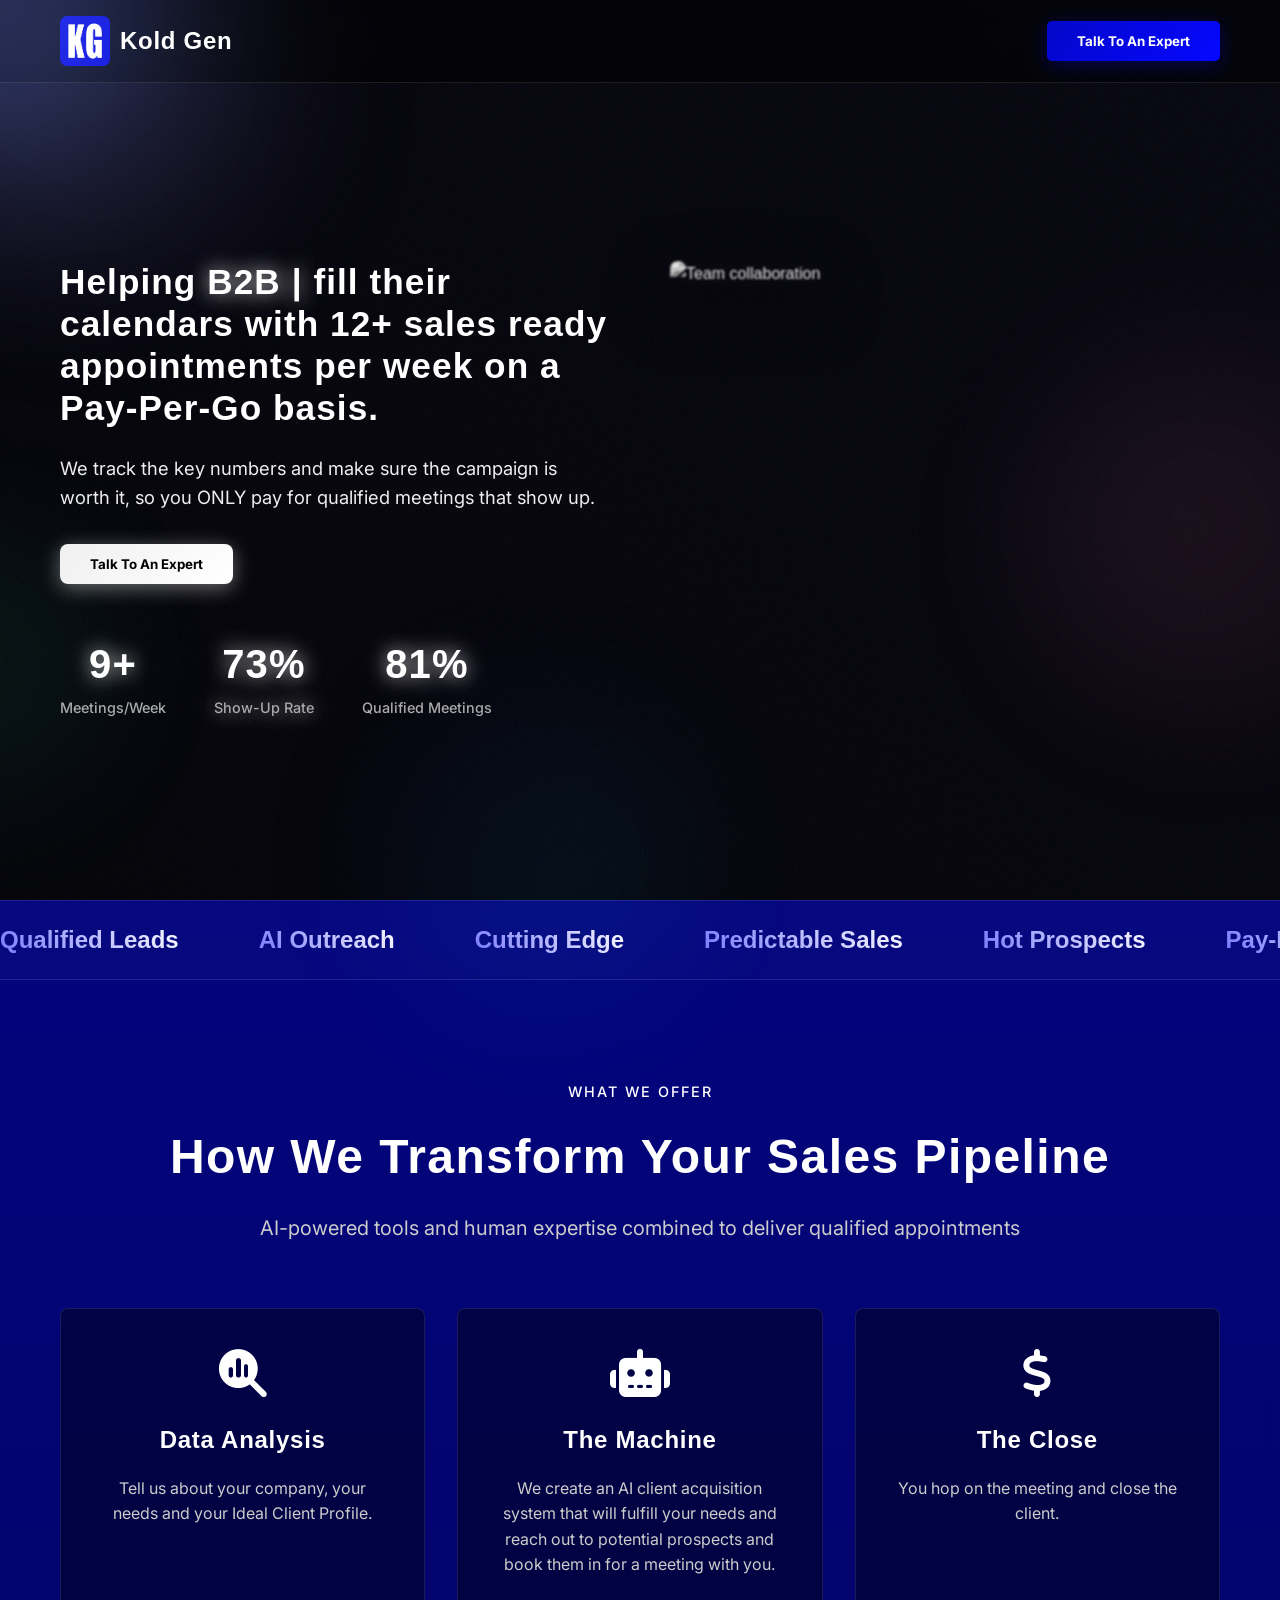
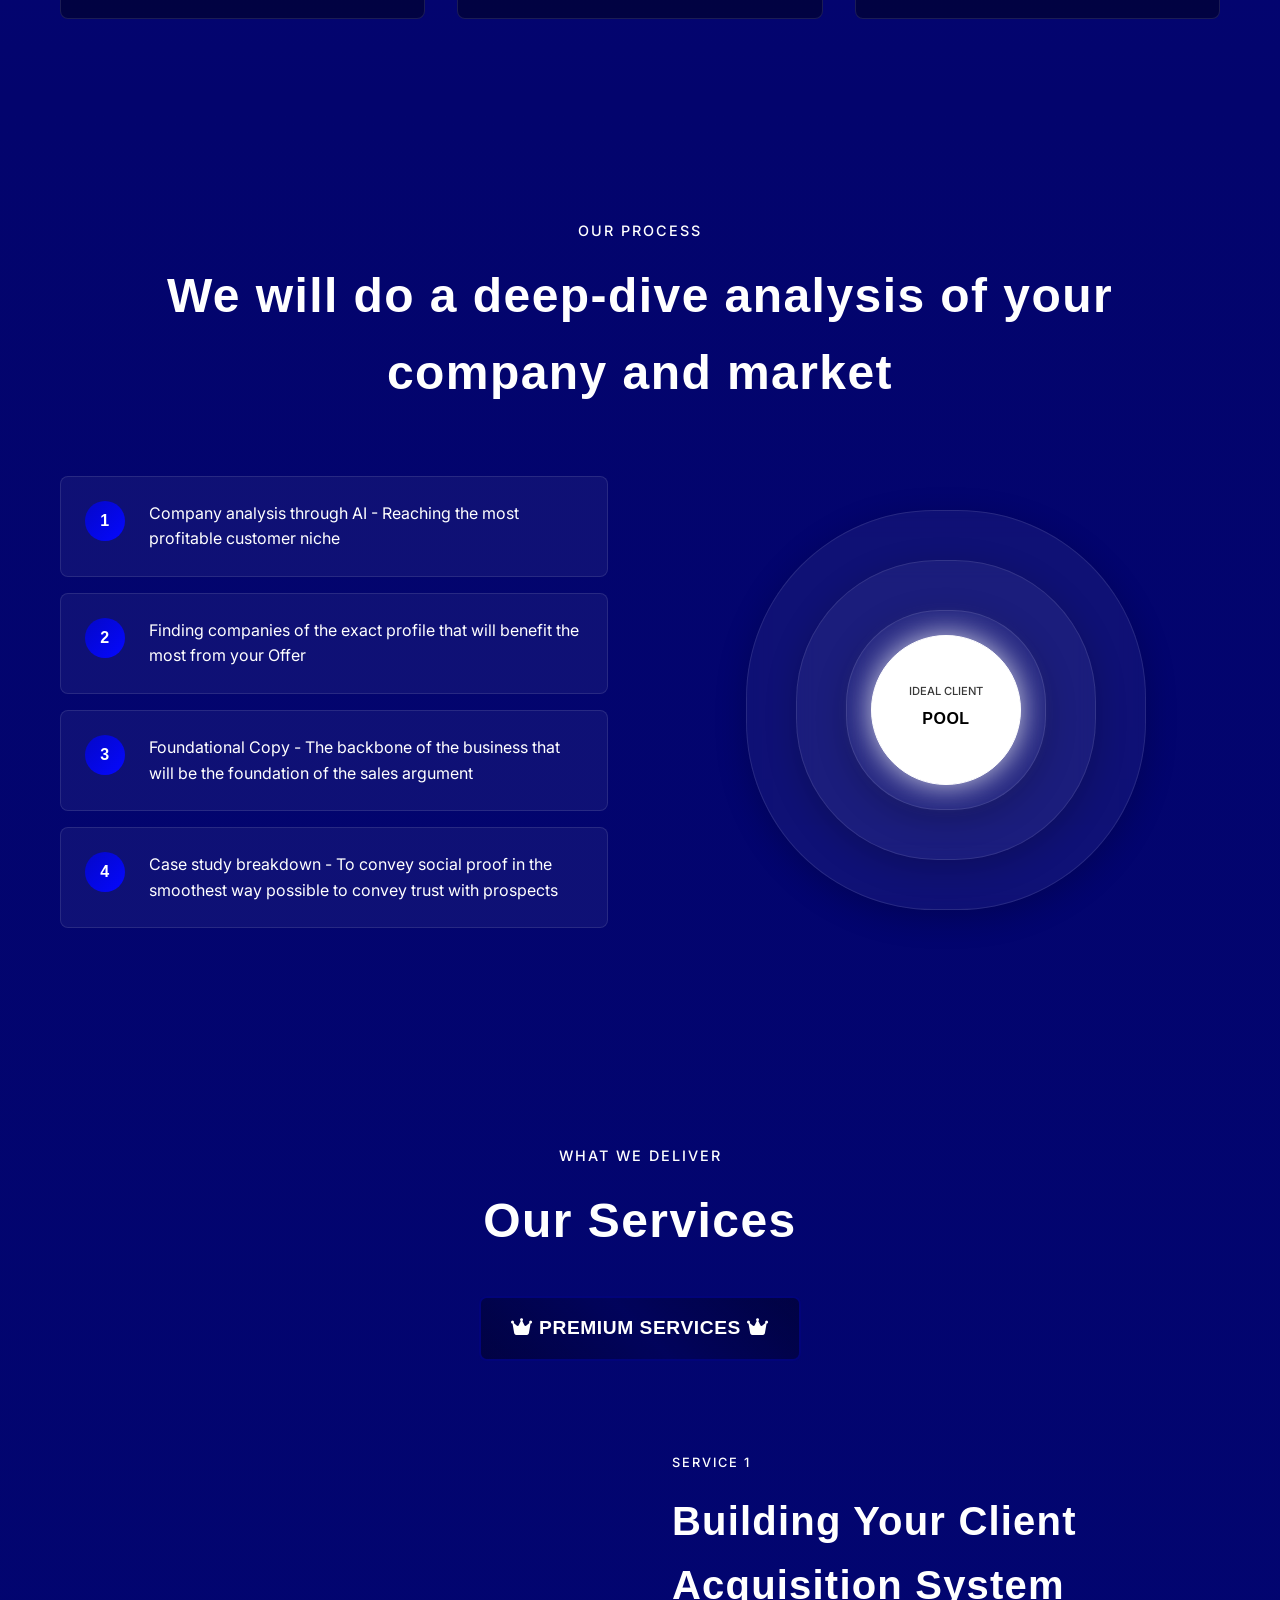
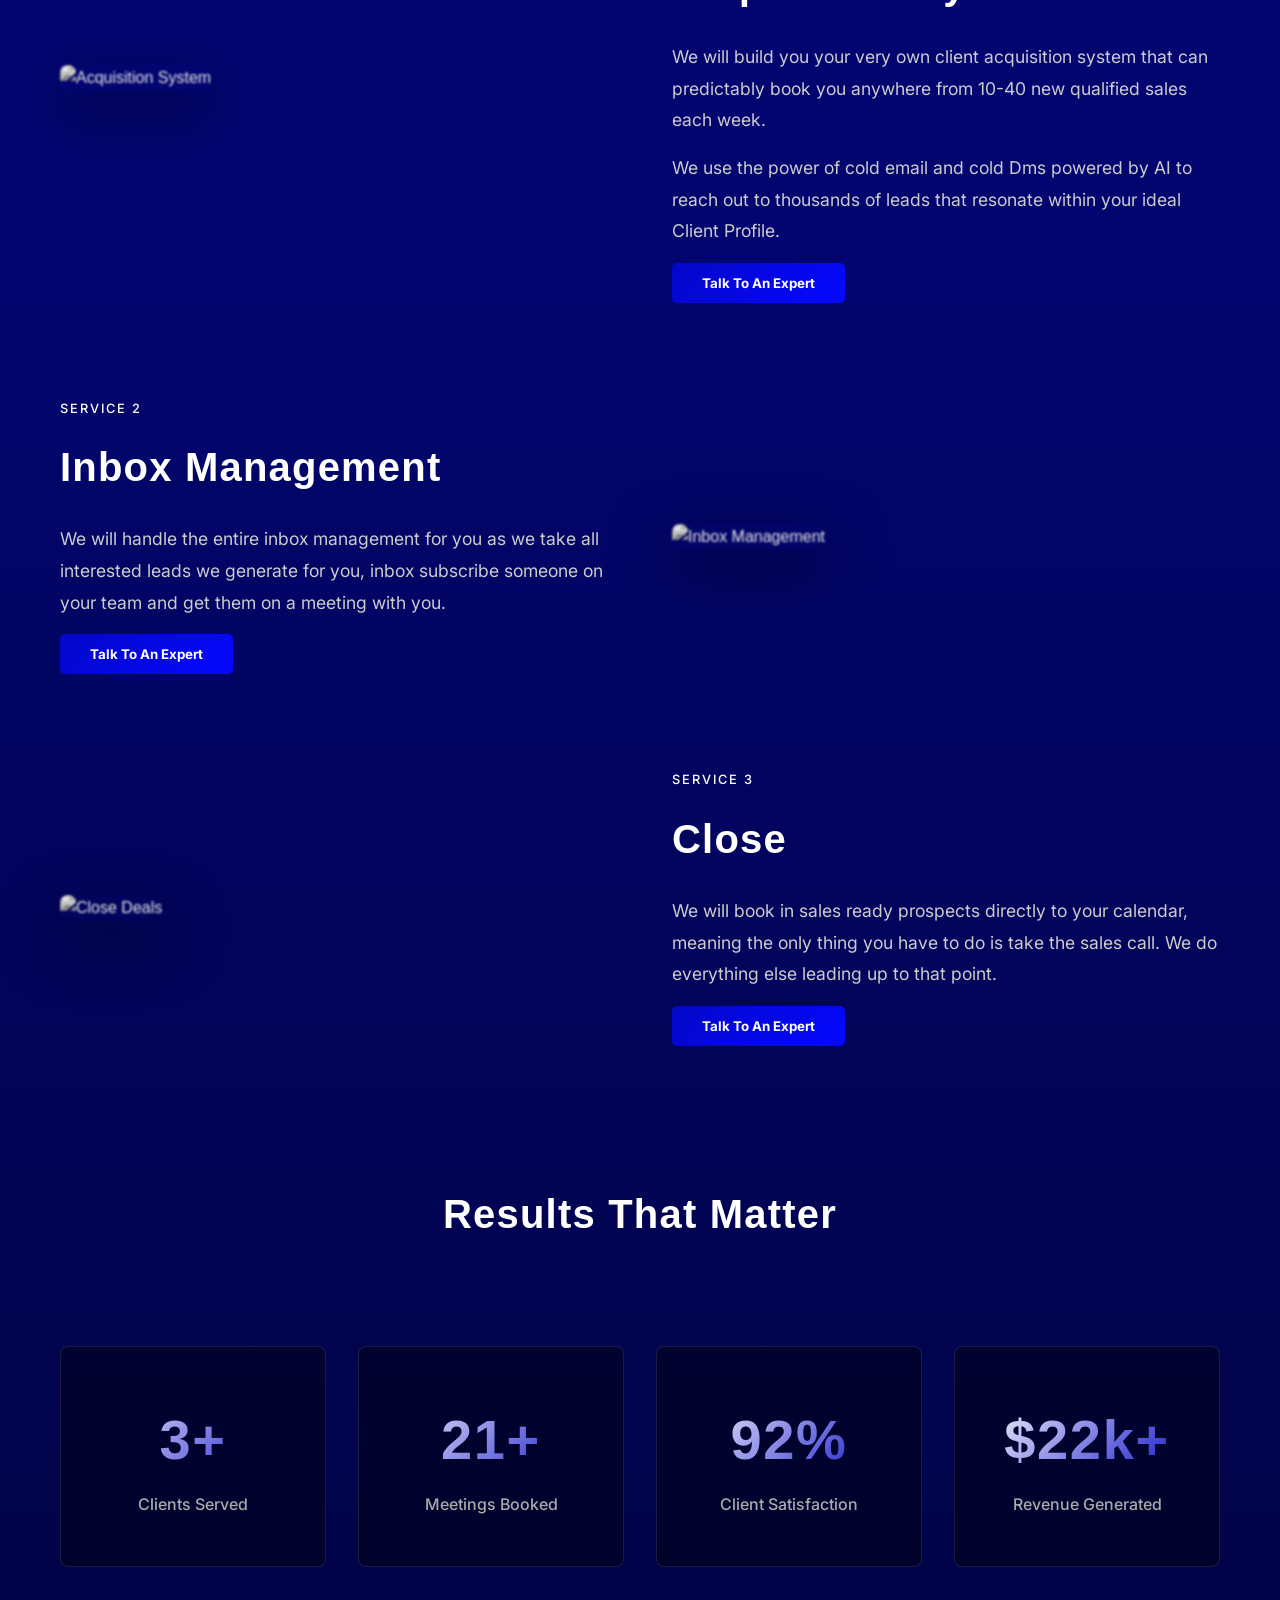
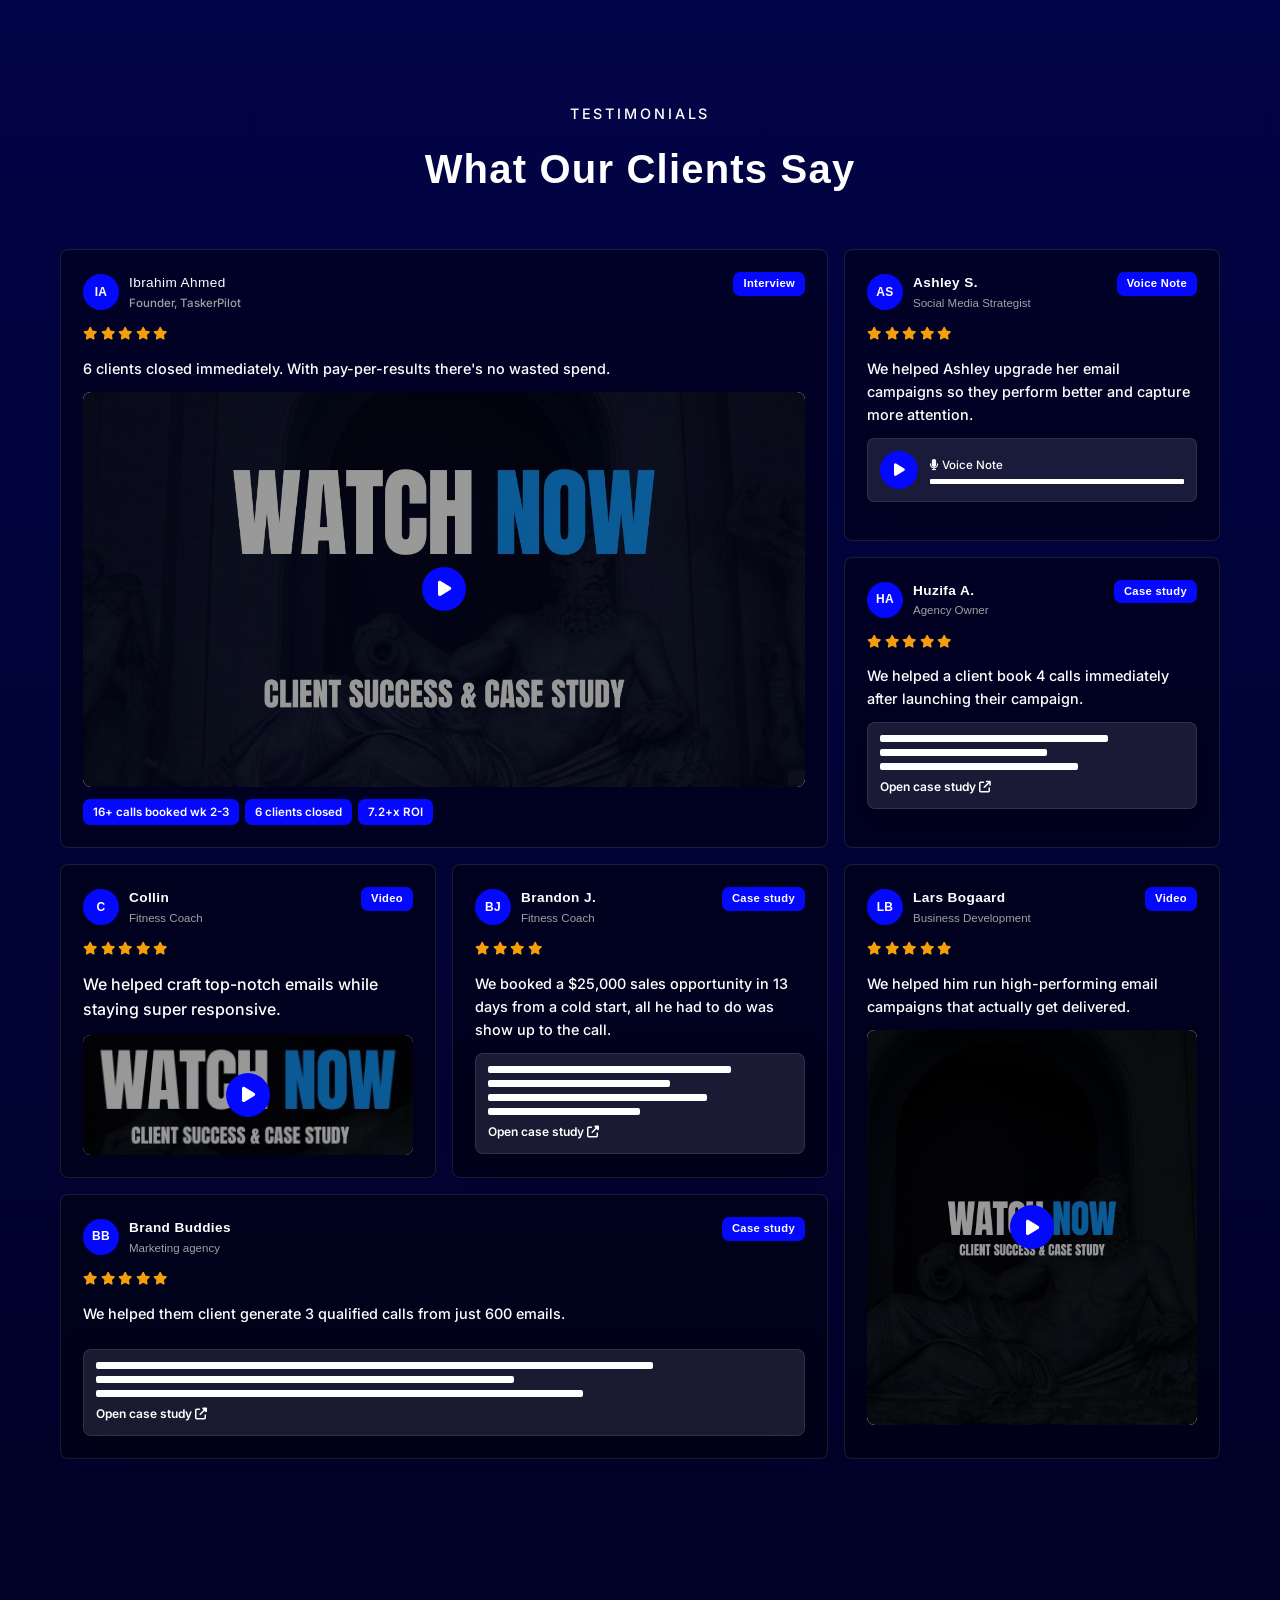
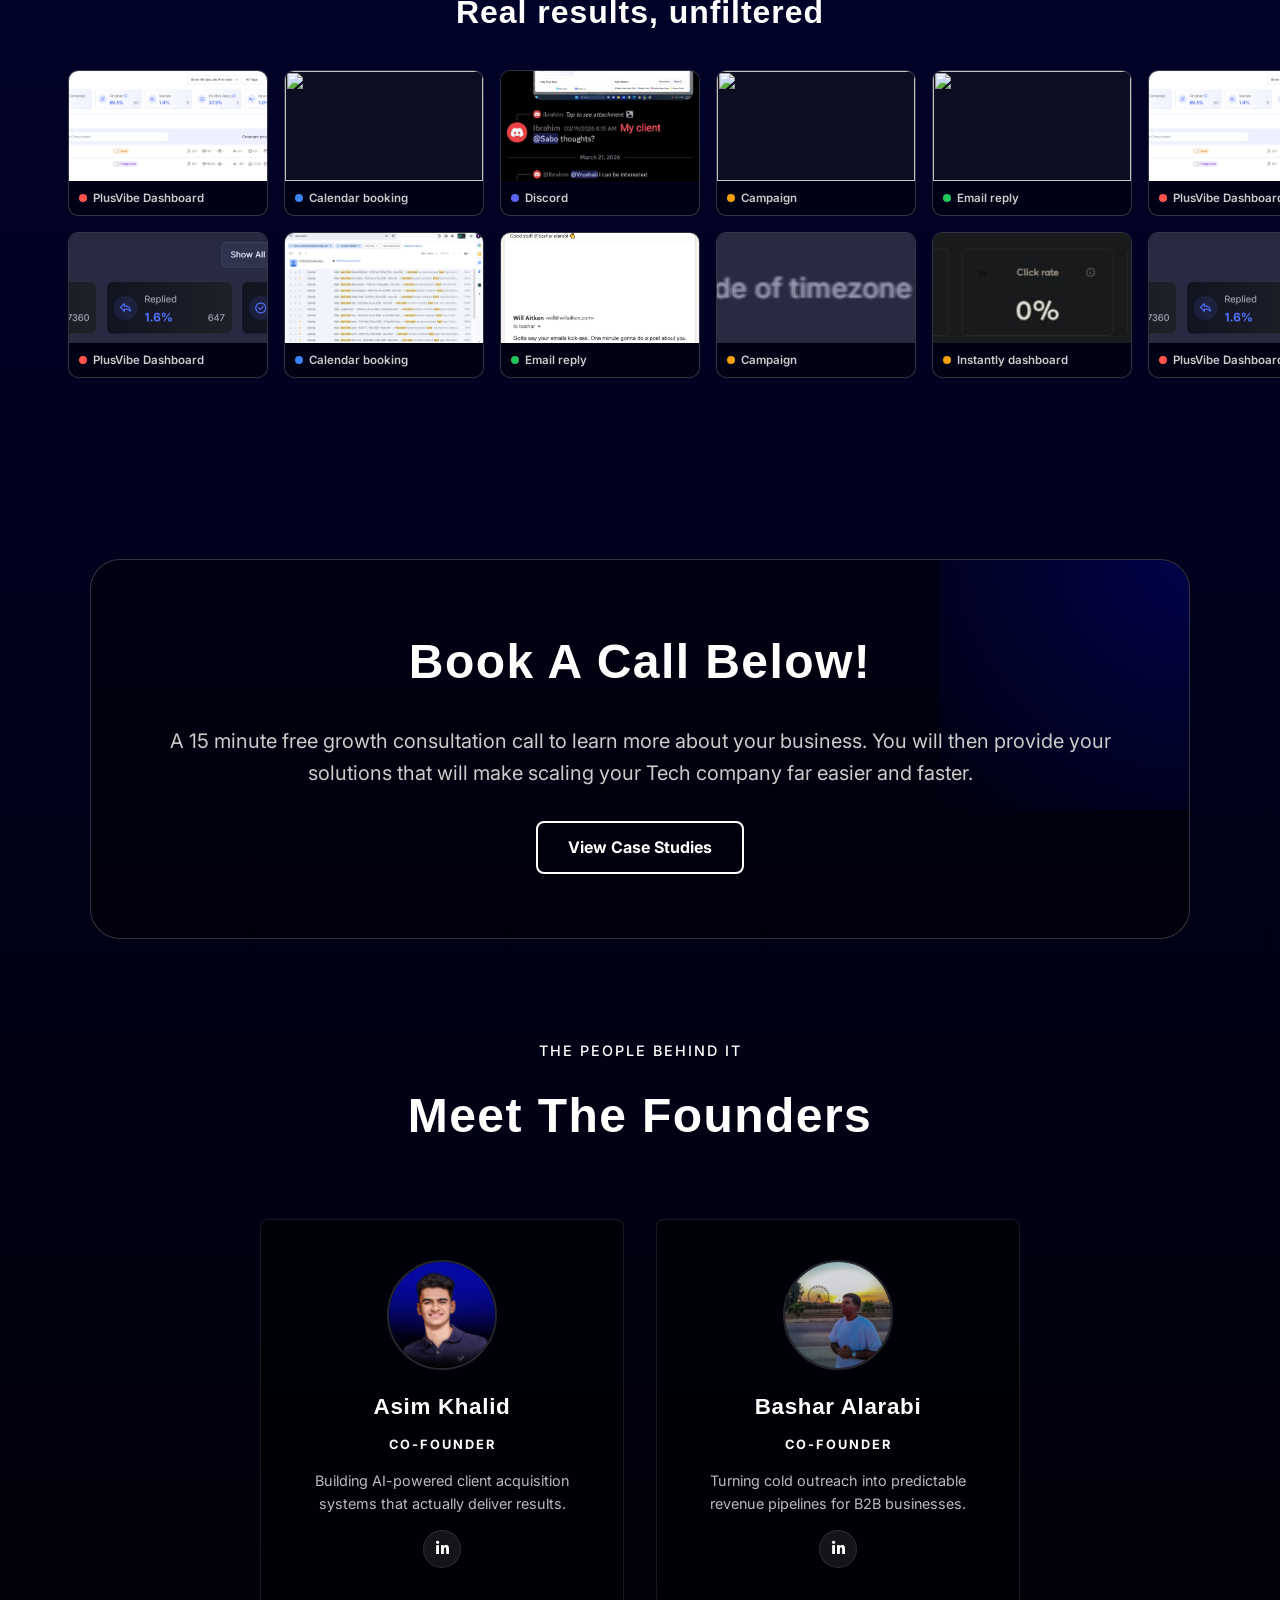
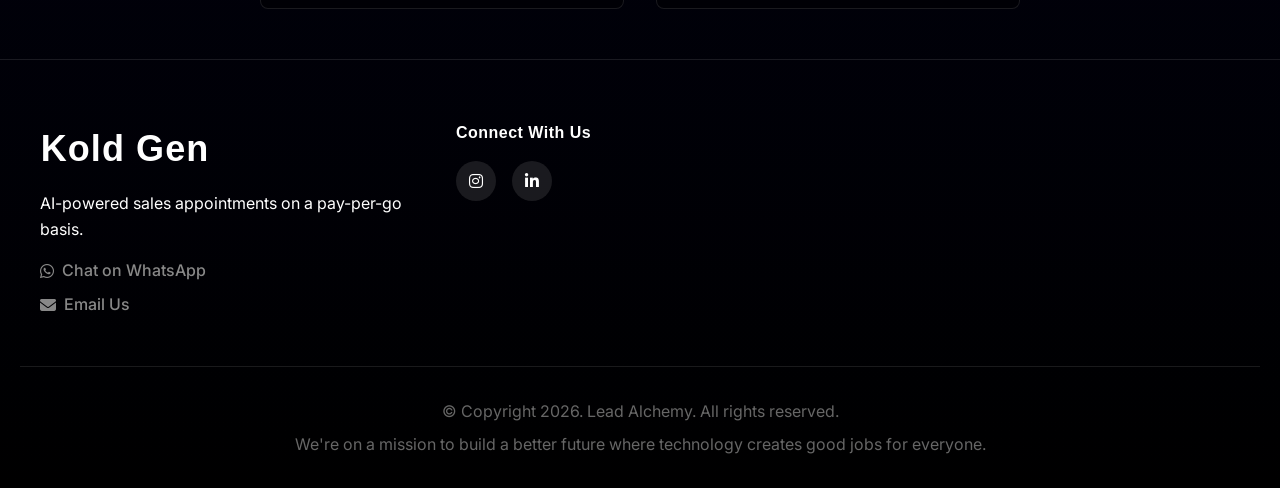
==== commit 5bdbe6ad: "Update bashar.html" ====
--- a/bashar.html
+++ b/bashar.html
@@ -637,19 +637,21 @@
             business. You will then provide your solutions that will make
             scaling your Tech company far easier and faster.
           </p>
-          <!-- Cal inline embed code begins -->
-          <div style="width:100%;height:100%;overflow:scroll" id="my-cal-inline-30min"></div>
+         <!-- Cal inline embed code begins -->
+          <div style="width:100%;height:100%;overflow:scroll" id="my-cal-inline-outbound-demo-generation-strategy-call"></div>
           <script type="text/javascript">
-            (function (C, A, L) { let p = function (a, ar) { a.q.push(ar); }; let d = C.document; C.Cal = C.Cal || function () { let cal = C.Cal; let ar = arguments; if (!cal.loaded) { cal.ns = {}; cal.q = cal.q || []; d.head.appendChild(d.createElement("script")).src = A; cal.loaded = true; } if (ar[0] === L) { const api = function () { p(api, arguments); }; const namespace = ar[1]; api.q = api.q || []; if(typeof namespace === "string"){cal.ns[namespace] = cal.ns[namespace] || api;p(cal.ns[namespace], ar);p(cal, ["initNamespace", namespace]);} else p(cal, ar); return;} p(cal, ar); }; })(window, "https://app.cal.com/embed/embed.js", "init");
-          Cal("init", "30min", {origin:"https://app.cal.com"});
-
-            Cal.ns["30min"]("inline", {
-              elementOrSelector:"#my-cal-inline-30min",
+            (function (C, A, L) { let p = function (a, ar) { a.q.push(ar); }; let d = C.document; C.Cal = C.Cal  function () { let cal = C.Cal; let ar = arguments; if (!cal.loaded) { cal.ns = {}; cal.q = cal.q 
+           []; d.head.appendChild(d.createElement("script")).src = A; cal.loaded = true; } if (ar[0] === L) { const api = function () { p(api, arguments); }; const namespace = ar[1]; api.q = api.q  []; if(typeof namespace === "string"){cal.ns[namespace] = cal.ns[namespace] 
+           api;p(cal.ns[namespace], ar);p(cal, ["initNamespace", namespace]);} else p(cal, ar); return;} p(cal, ar); }; })(window, "https://app.cal.com/embed/embed.js", "init");
+          Cal("init", "outbound-demo-generation-strategy-call", {origin:"https://app.cal.com"}/);
+          
+            Cal.ns["outbound-demo-generation-strategy-call"]("inline", {
+              elementOrSelector:"#my-cal-inline-outbound-demo-generation-strategy-call",
               config: {"layout":"month_view","useSlotsViewOnSmallScreen":"true"},
-              calLink: "taskerpilot/30min",
+              calLink: "koldgen/outbound-demo-generation-strategy-call",
             });
-
-            Cal.ns["30min"]("ui", {"hideEventTypeDetails":false,"layout":"month_view"});
+          
+            Cal.ns["outbound-demo-generation-strategy-call"]("ui", {"hideEventTypeDetails":false,"layout":"month_view"});
             </script>
             <!-- Cal inline embed code ends -->
           <script src="https://www.leadalchemy.online/js/form_embed.js" type="text/javascript"></script>
@@ -768,4 +770,4 @@
       </a>
     </div>
   </body>  
-</html>+</html>
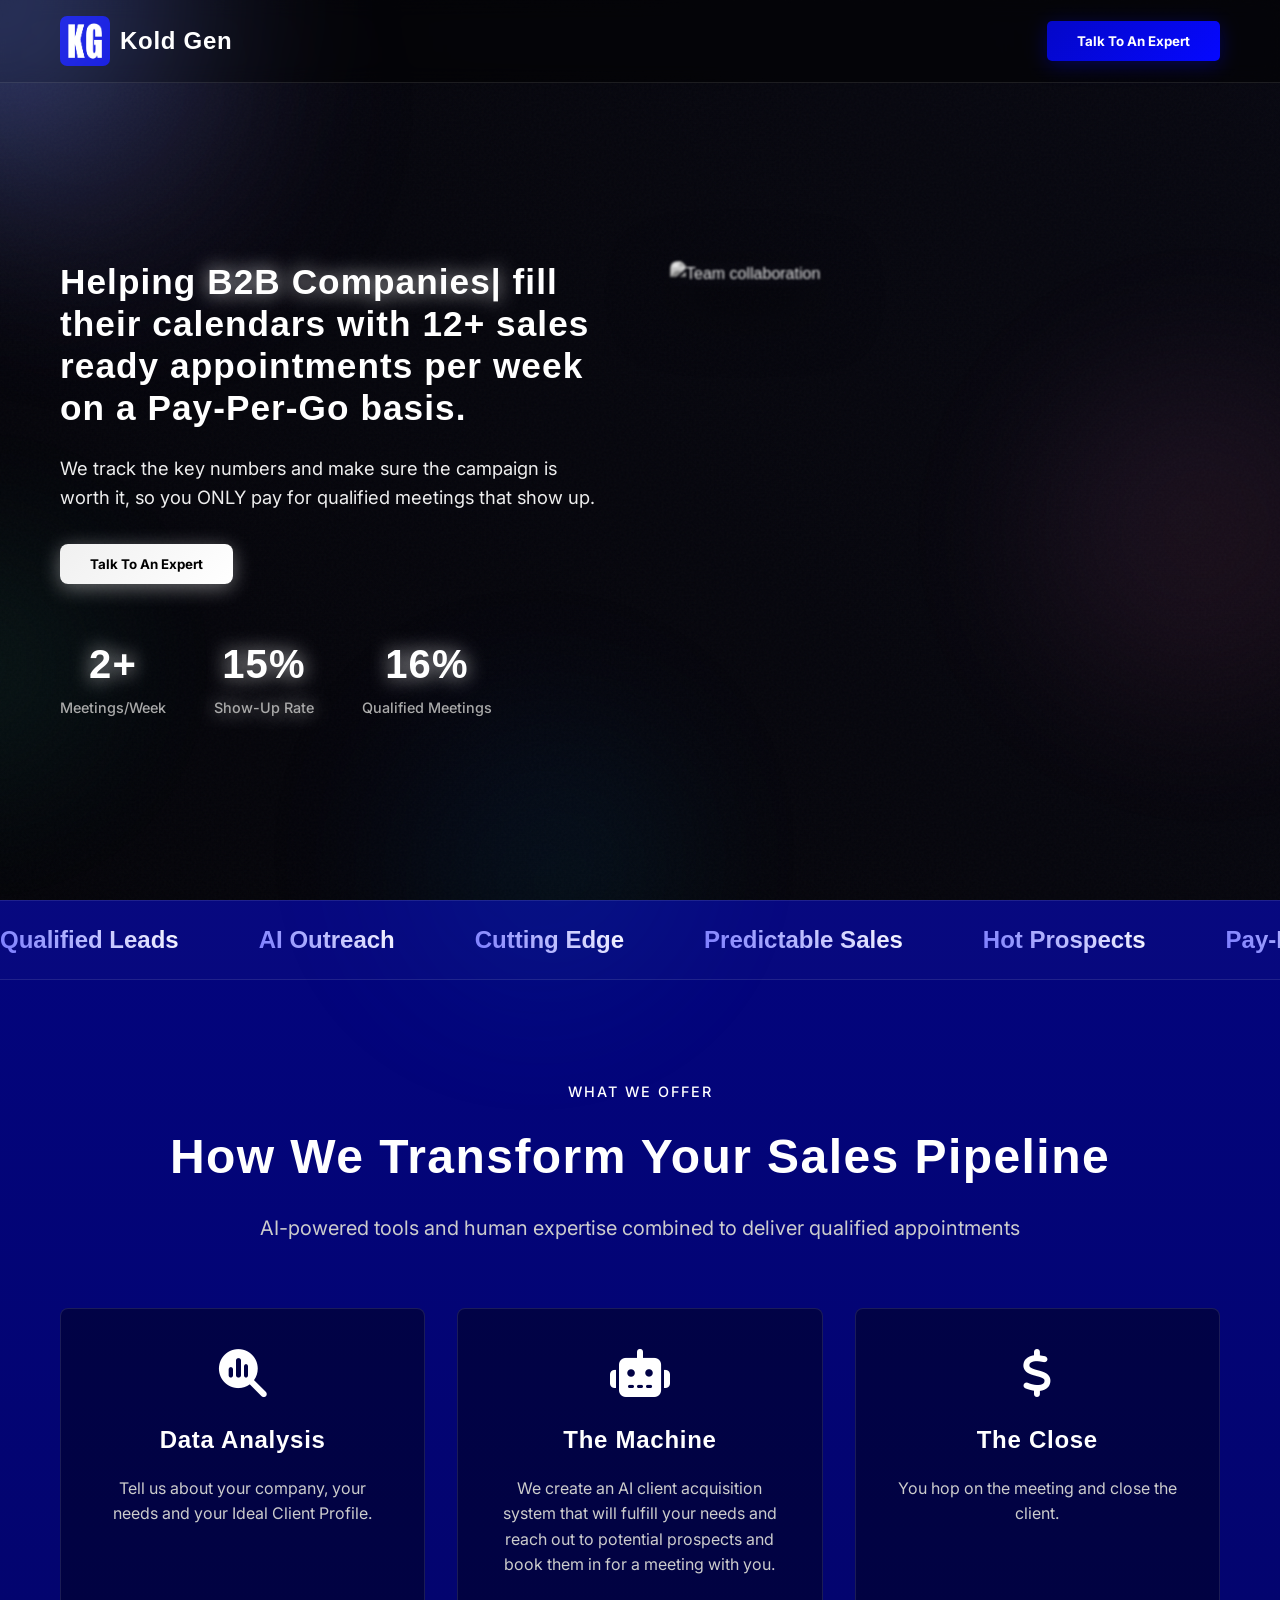
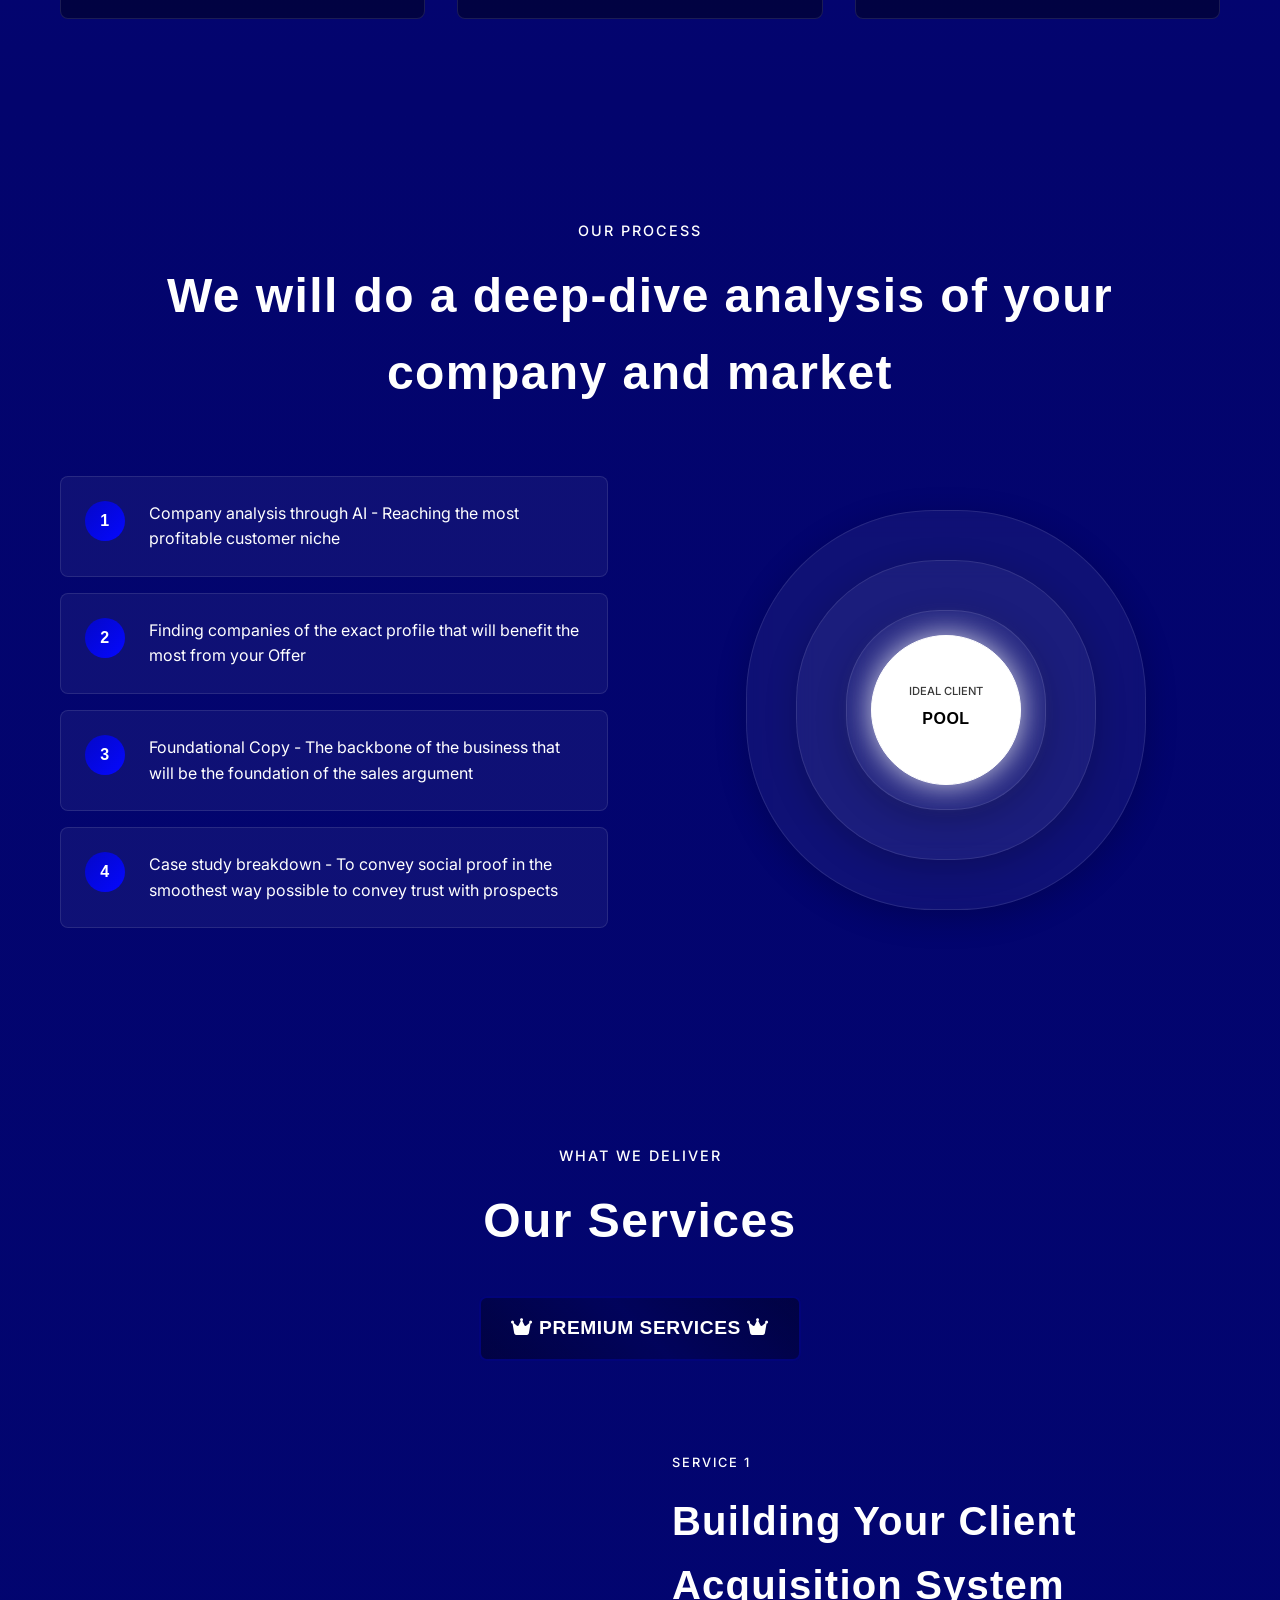
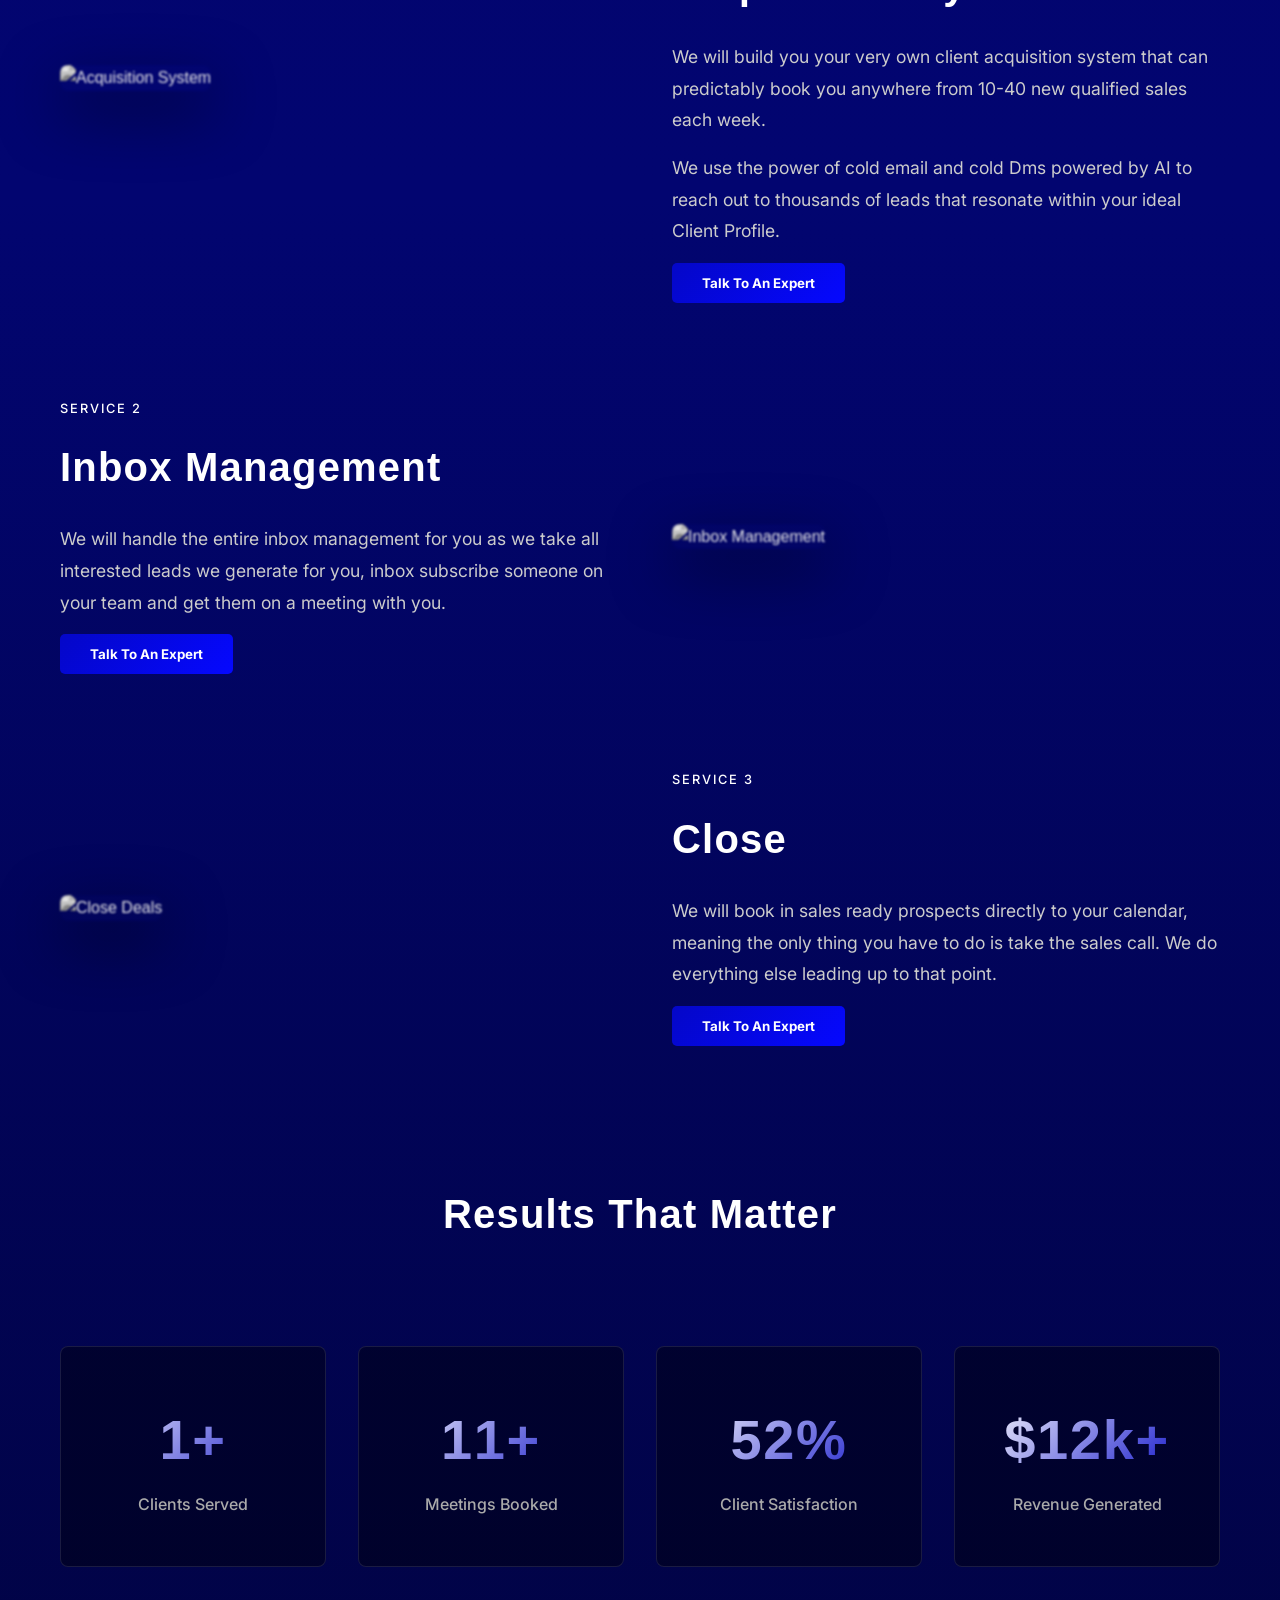
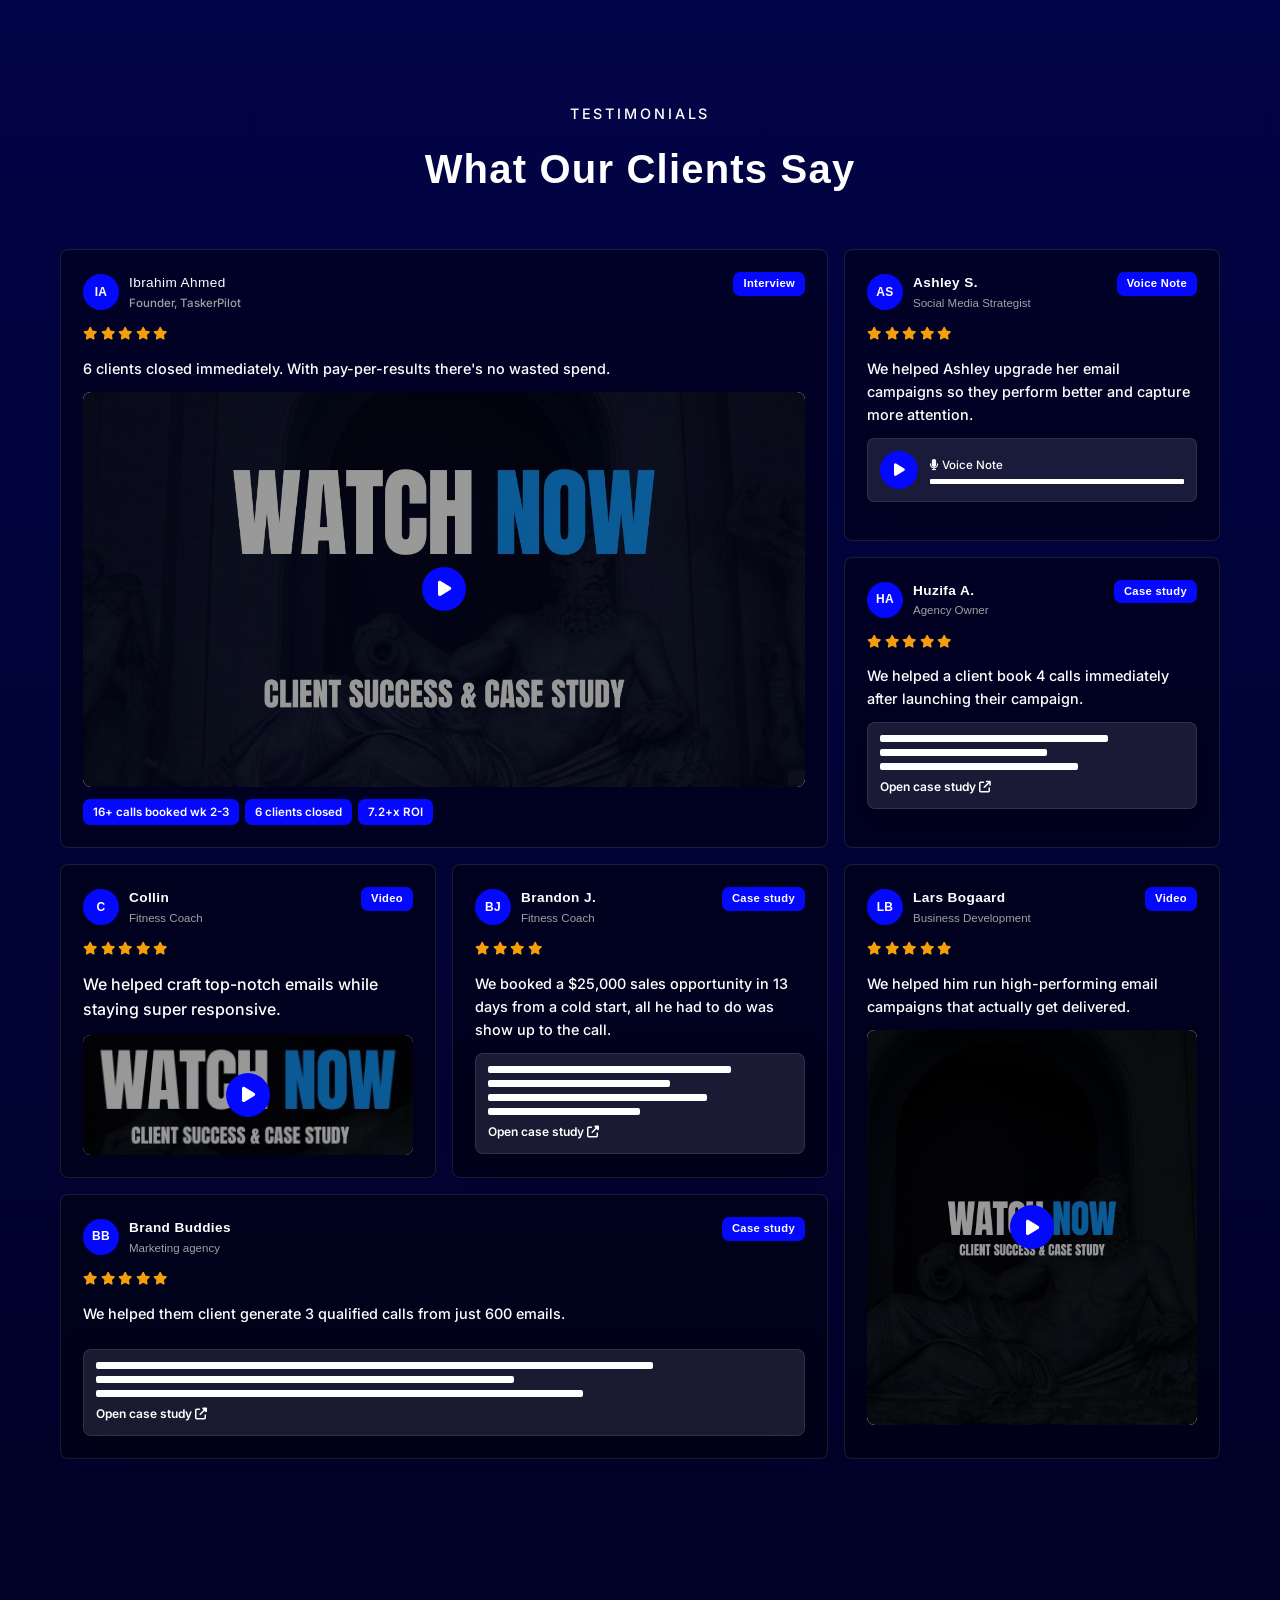
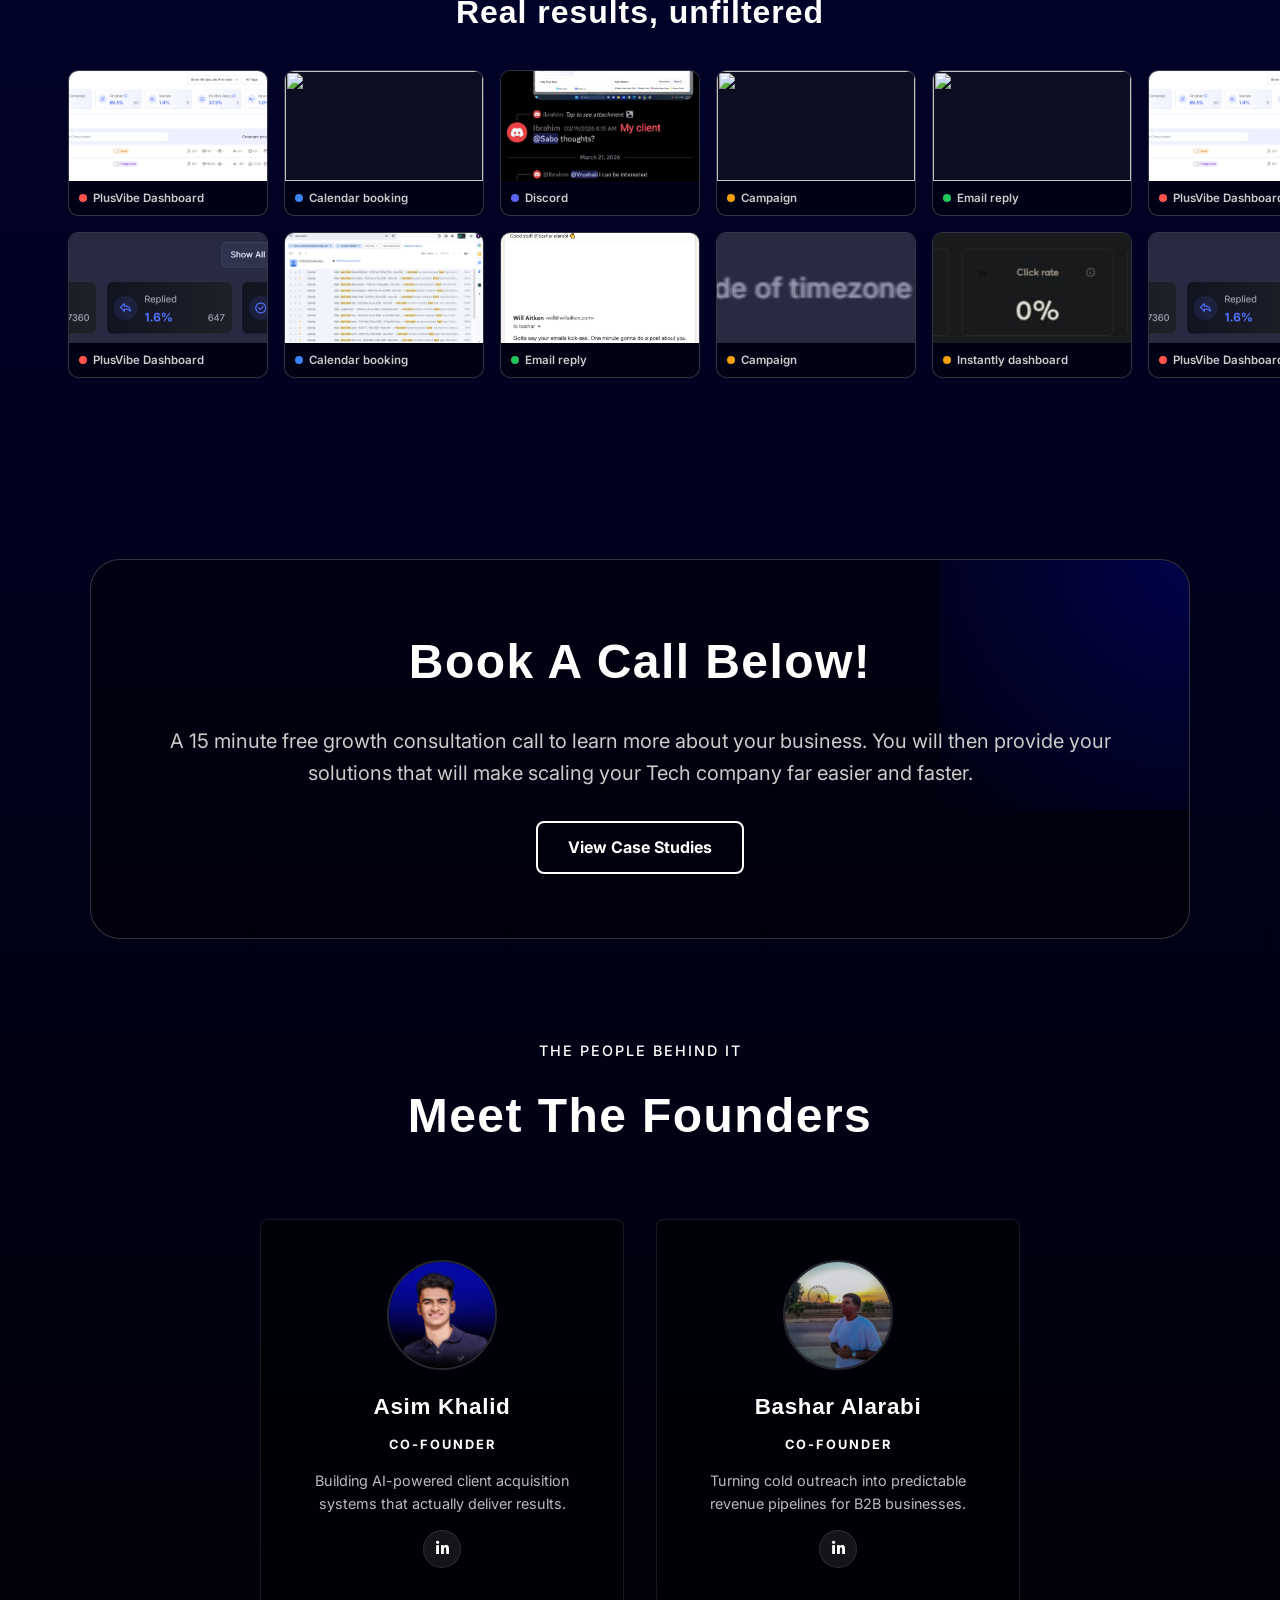
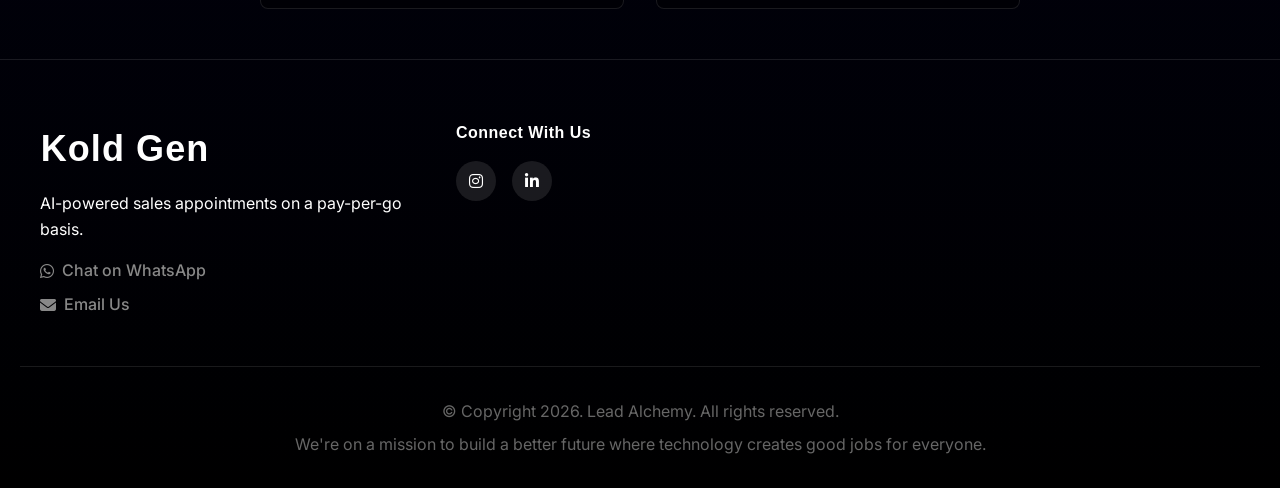
==== commit 08e3fdf2: "Update bashar.html" ====
--- a/bashar.html
+++ b/bashar.html
@@ -637,23 +637,21 @@
             business. You will then provide your solutions that will make
             scaling your Tech company far easier and faster.
           </p>
-         <!-- Cal inline embed code begins -->
-          <div style="width:100%;height:100%;overflow:scroll" id="my-cal-inline-outbound-demo-generation-strategy-call"></div>
-          <script type="text/javascript">
-            (function (C, A, L) { let p = function (a, ar) { a.q.push(ar); }; let d = C.document; C.Cal = C.Cal  function () { let cal = C.Cal; let ar = arguments; if (!cal.loaded) { cal.ns = {}; cal.q = cal.q 
-           []; d.head.appendChild(d.createElement("script")).src = A; cal.loaded = true; } if (ar[0] === L) { const api = function () { p(api, arguments); }; const namespace = ar[1]; api.q = api.q  []; if(typeof namespace === "string"){cal.ns[namespace] = cal.ns[namespace] 
-           api;p(cal.ns[namespace], ar);p(cal, ["initNamespace", namespace]);} else p(cal, ar); return;} p(cal, ar); }; })(window, "https://app.cal.com/embed/embed.js", "init");
-          Cal("init", "outbound-demo-generation-strategy-call", {origin:"https://app.cal.com"}/);
-          
-            Cal.ns["outbound-demo-generation-strategy-call"]("inline", {
-              elementOrSelector:"#my-cal-inline-outbound-demo-generation-strategy-call",
-              config: {"layout":"month_view","useSlotsViewOnSmallScreen":"true"},
-              calLink: "koldgen/outbound-demo-generation-strategy-call",
-            });
-          
-            Cal.ns["outbound-demo-generation-strategy-call"]("ui", {"hideEventTypeDetails":false,"layout":"month_view"});
-            </script>
-            <!-- Cal inline embed code ends -->
+                 <!-- Cal inline embed code begins -->
+              <div style="width:100%;height:100%;overflow:scroll" id="my-cal-inline-outbound-demo-generation-strategy-call"></div>
+              <script type="text/javascript">
+                (function (C, A, L) { let p = function (a, ar) { a.q.push(ar); }; let d = C.document; C.Cal = C.Cal  function () { let cal = C.Cal; let ar = arguments; if (!cal.loaded) { cal.ns = {}; cal.q = cal.q  []; d.head.appendChild(d.createElement("script")).src = A; cal.loaded = true; } if (ar[0] === L) { const api = function () { p(api, arguments); }; const namespace = ar[1]; api.q = api.q  []; if(typeof namespace === "string"){cal.ns[namespace] = cal.ns[namespace]  api;p(cal.ns[namespace], ar);p(cal, ["initNamespace", namespace]);} else p(cal, ar); return;} p(cal, ar); }; })(window, "https://app.cal.com/embed/embed.js", "init");
+              Cal("init", "outbound-demo-generation-strategy-call", {origin:"https://app.cal.com"}/);
+              
+                Cal.ns["outbound-demo-generation-strategy-call"]("inline", {
+                  elementOrSelector:"#my-cal-inline-outbound-demo-generation-strategy-call",
+                  config: {"layout":"month_view","useSlotsViewOnSmallScreen":"true"},
+                  calLink: "koldgen/outbound-demo-generation-strategy-call",
+                });
+              
+                Cal.ns["outbound-demo-generation-strategy-call"]("ui", {"hideEventTypeDetails":false,"layout":"month_view"});
+                </script>
+                <!-- Cal inline embed code ends -->
           <script src="https://www.leadalchemy.online/js/form_embed.js" type="text/javascript"></script>
           <div class="cta-buttons">
             <a href="https://drive.google.com/drive/folders/1IaaiNNxaFwO_X8sfsSQXDGh3UXRT_aCE?usp=sharing" class="btn-secondary inter-txt-btn slide-up-y ripple-effect">View Case Studies</a>
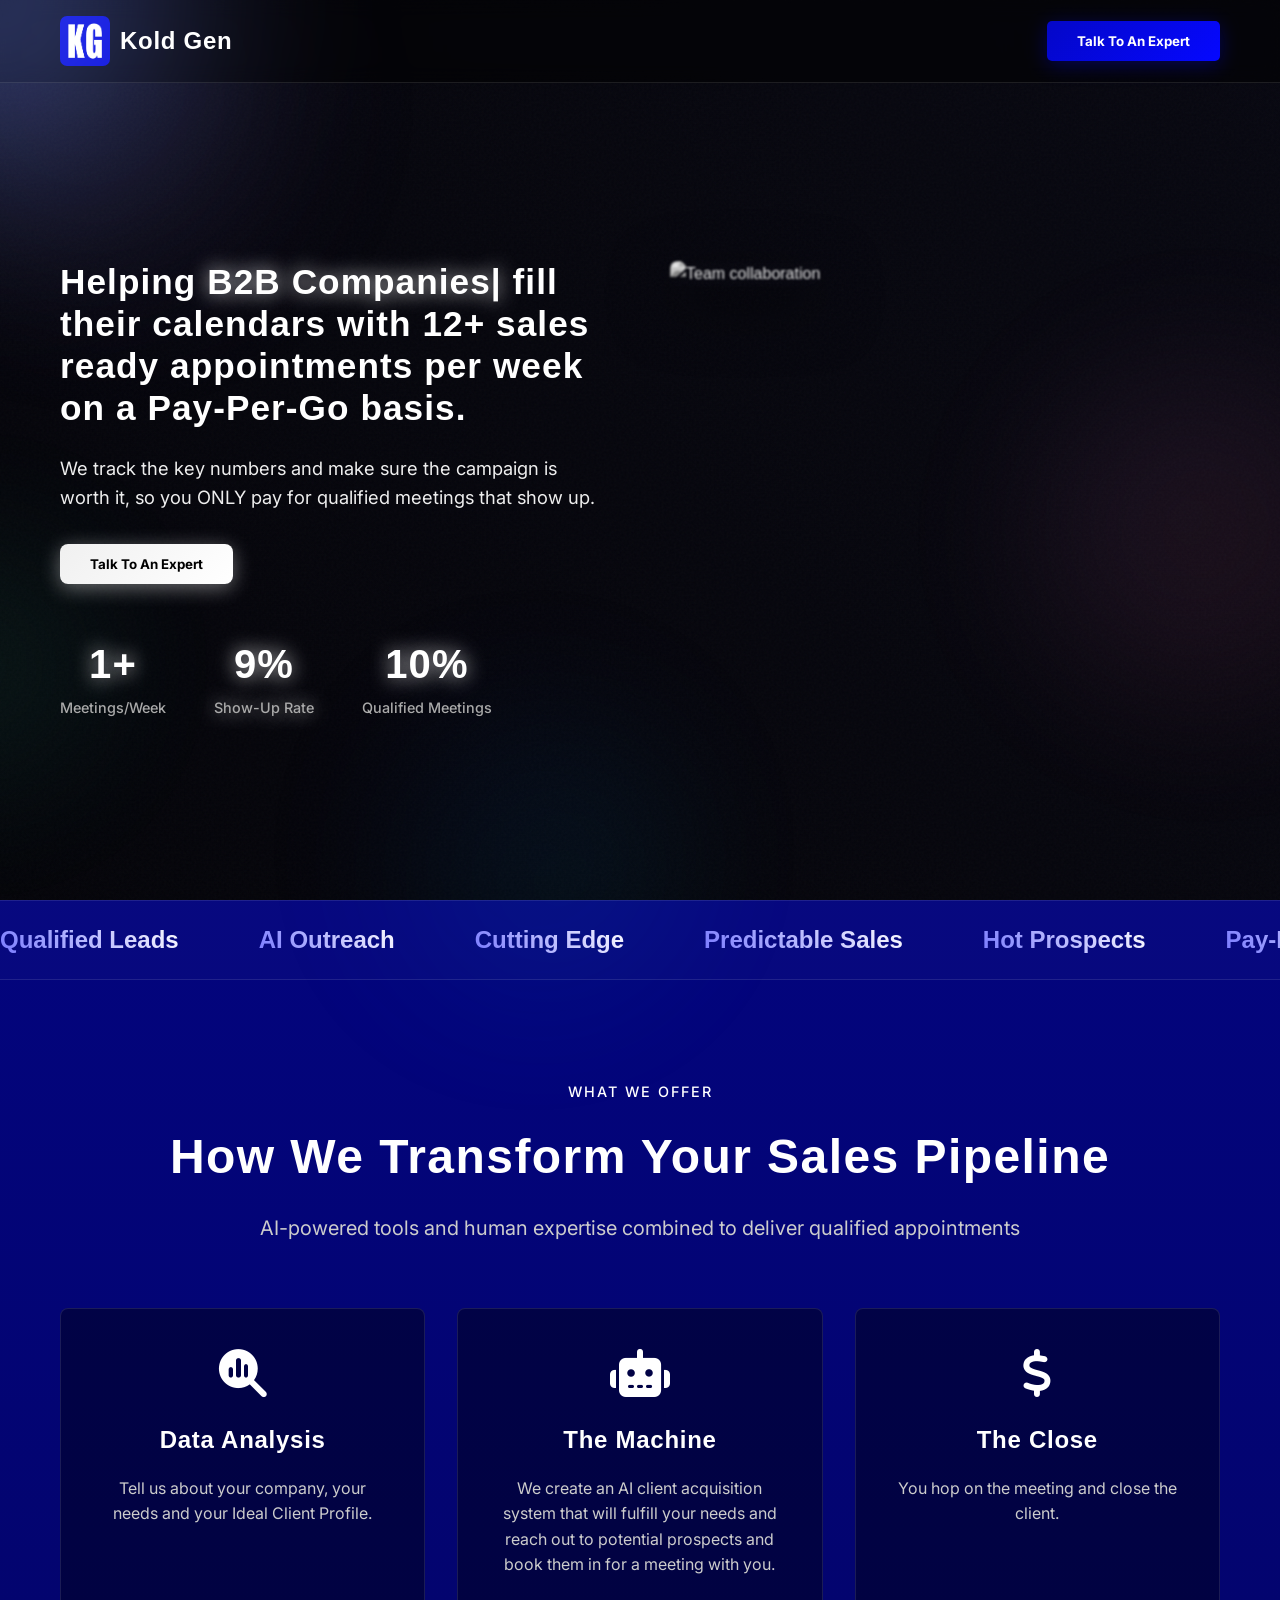
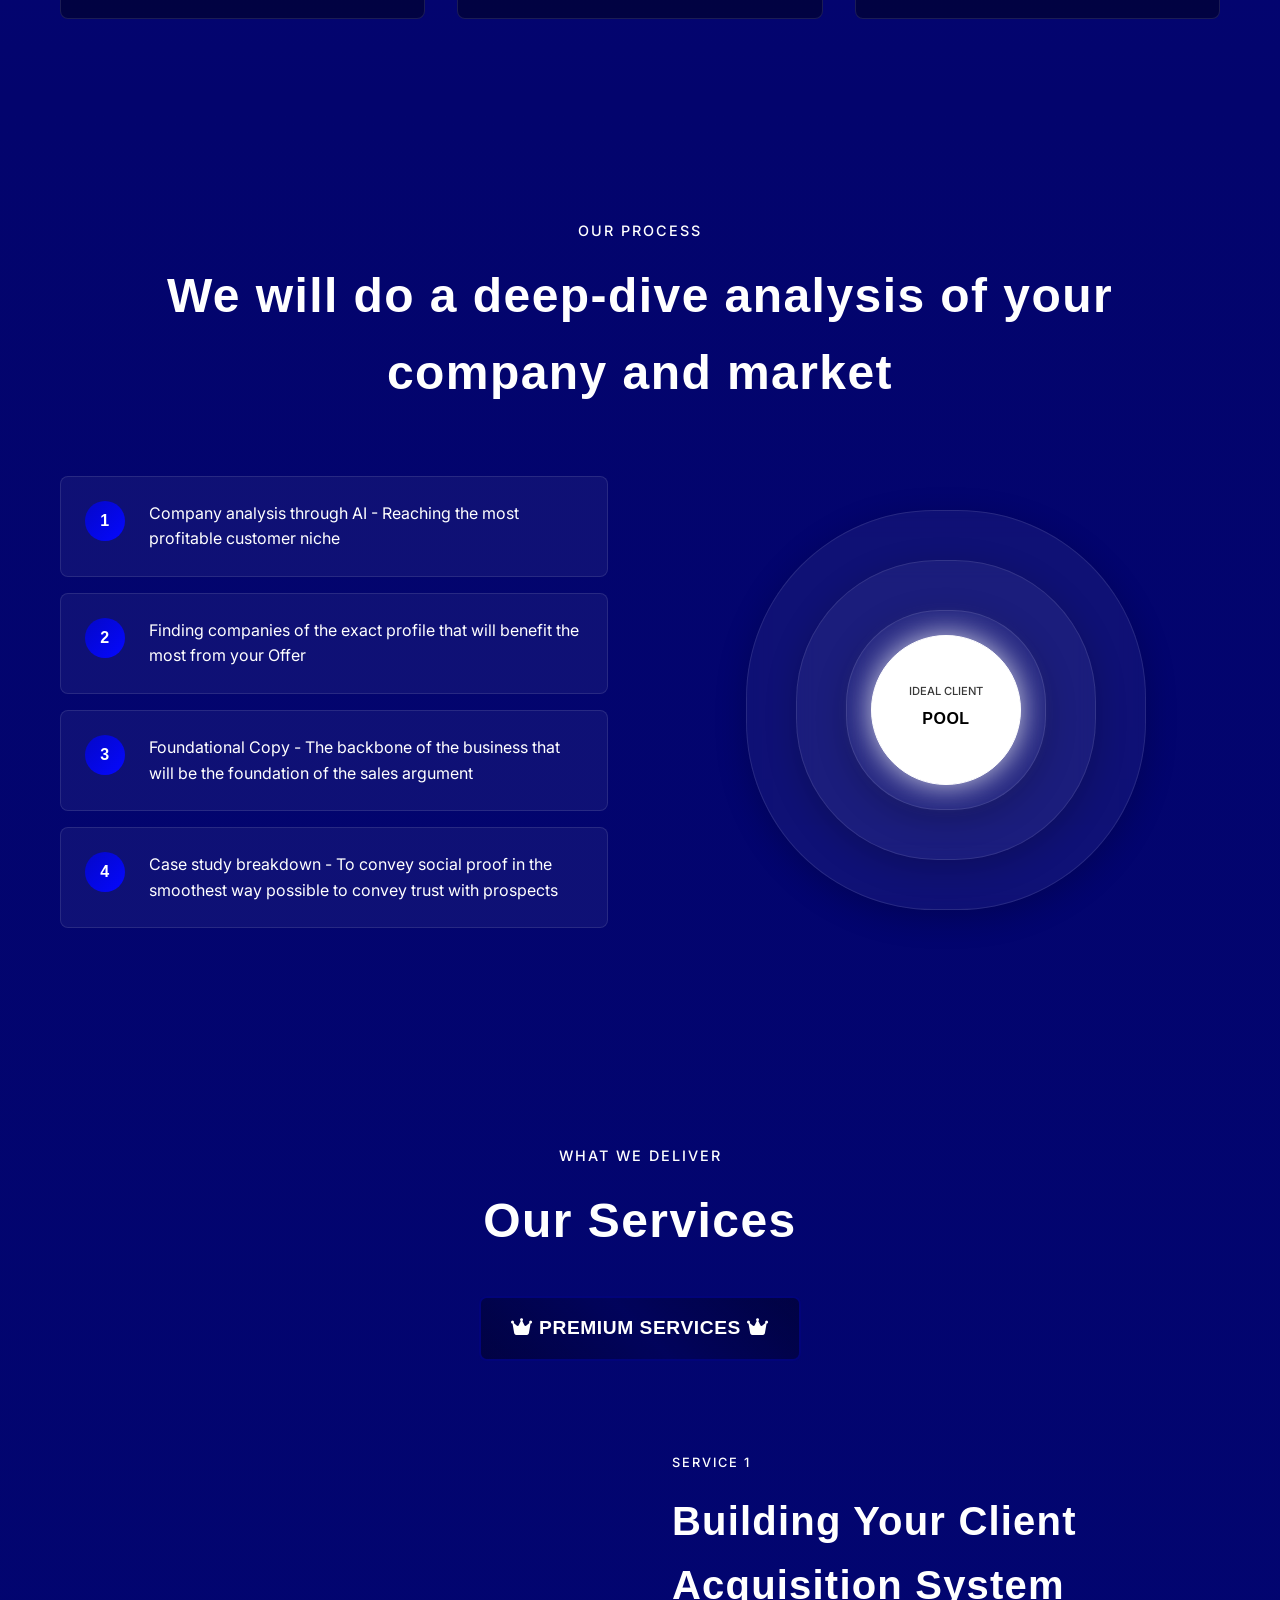
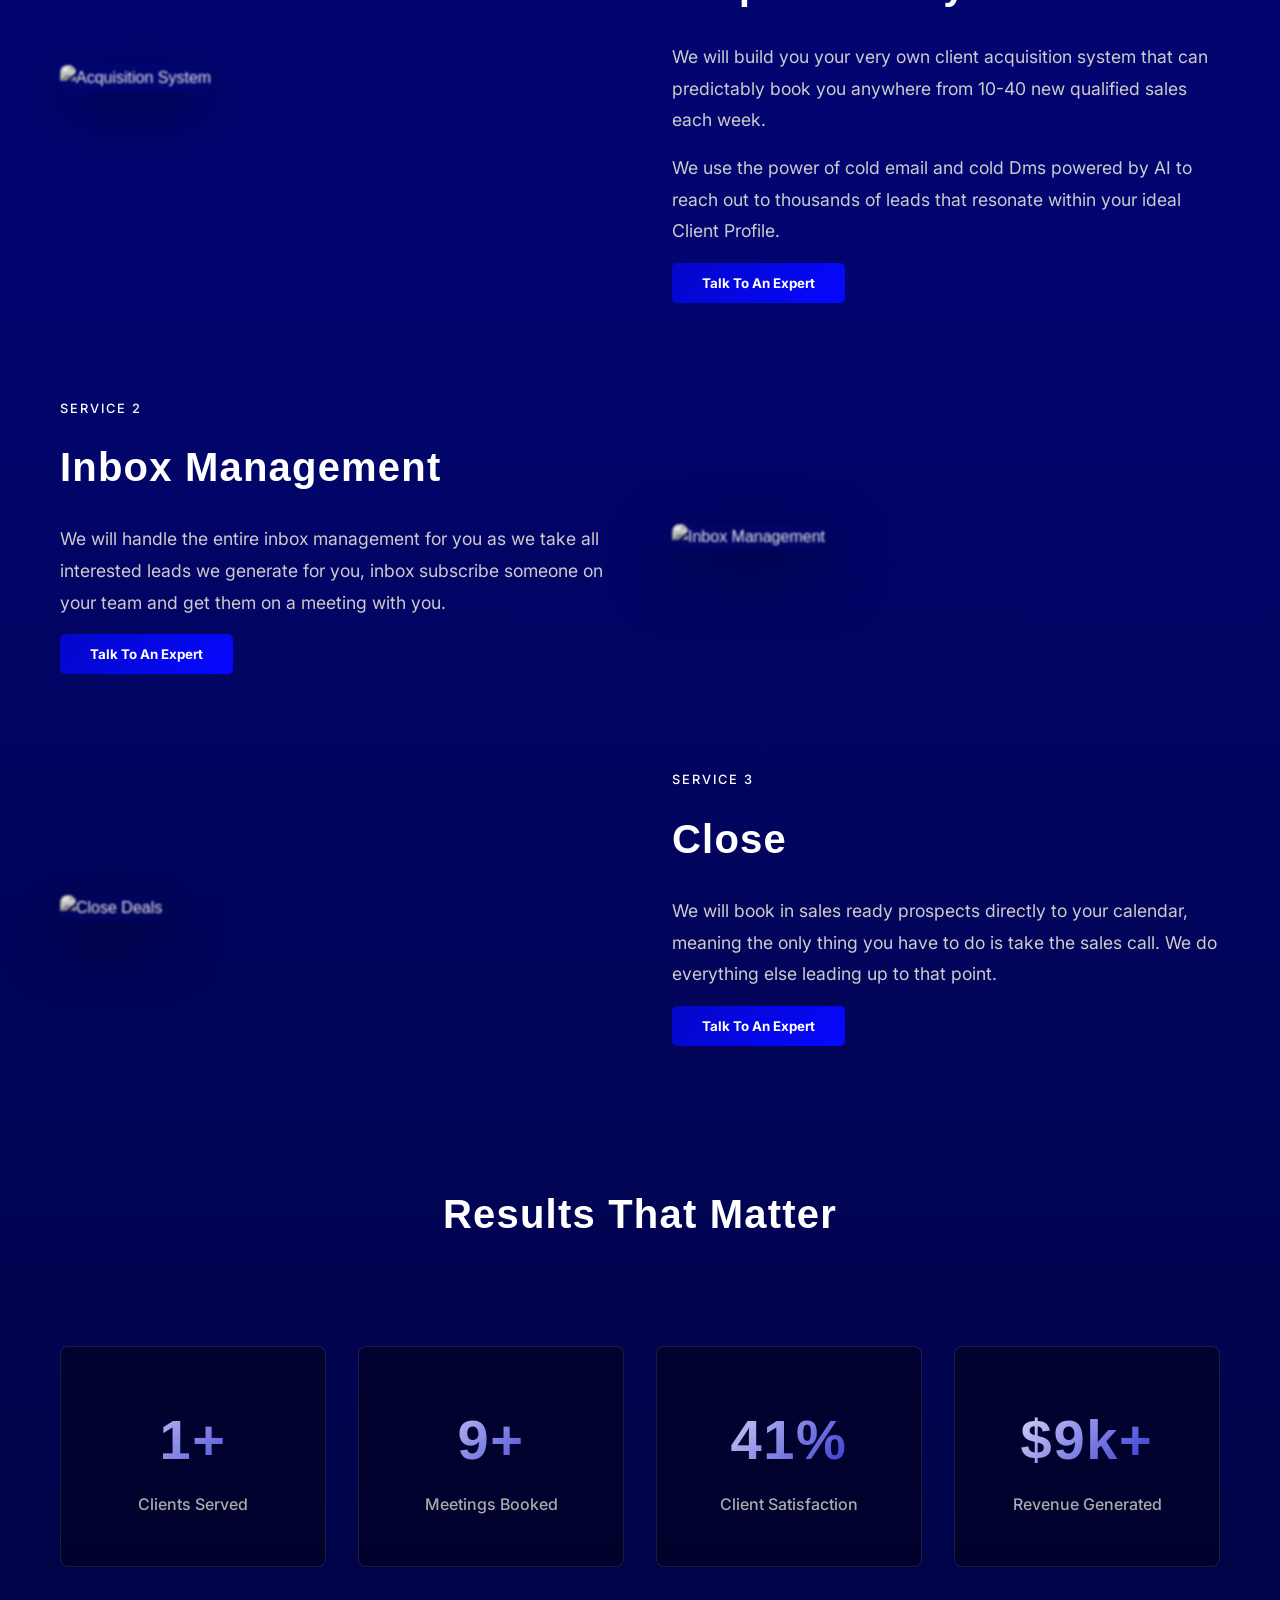
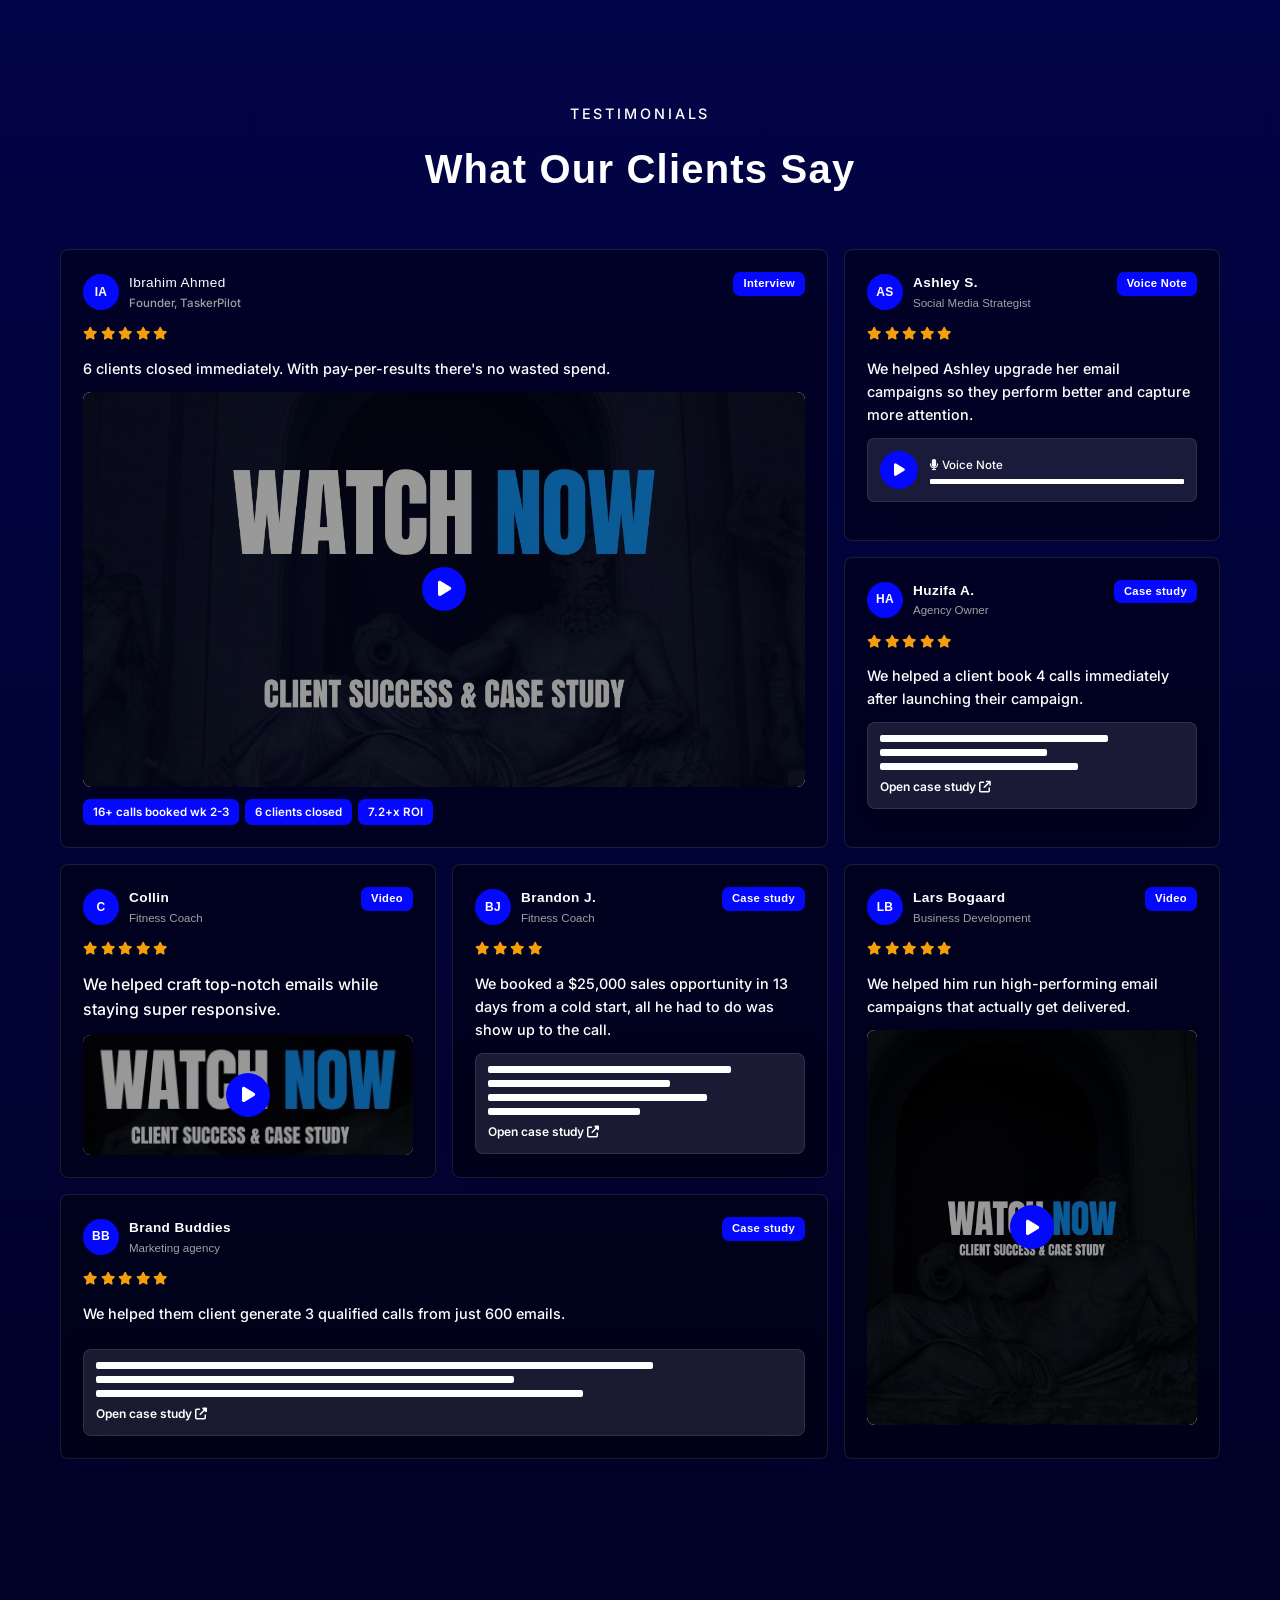
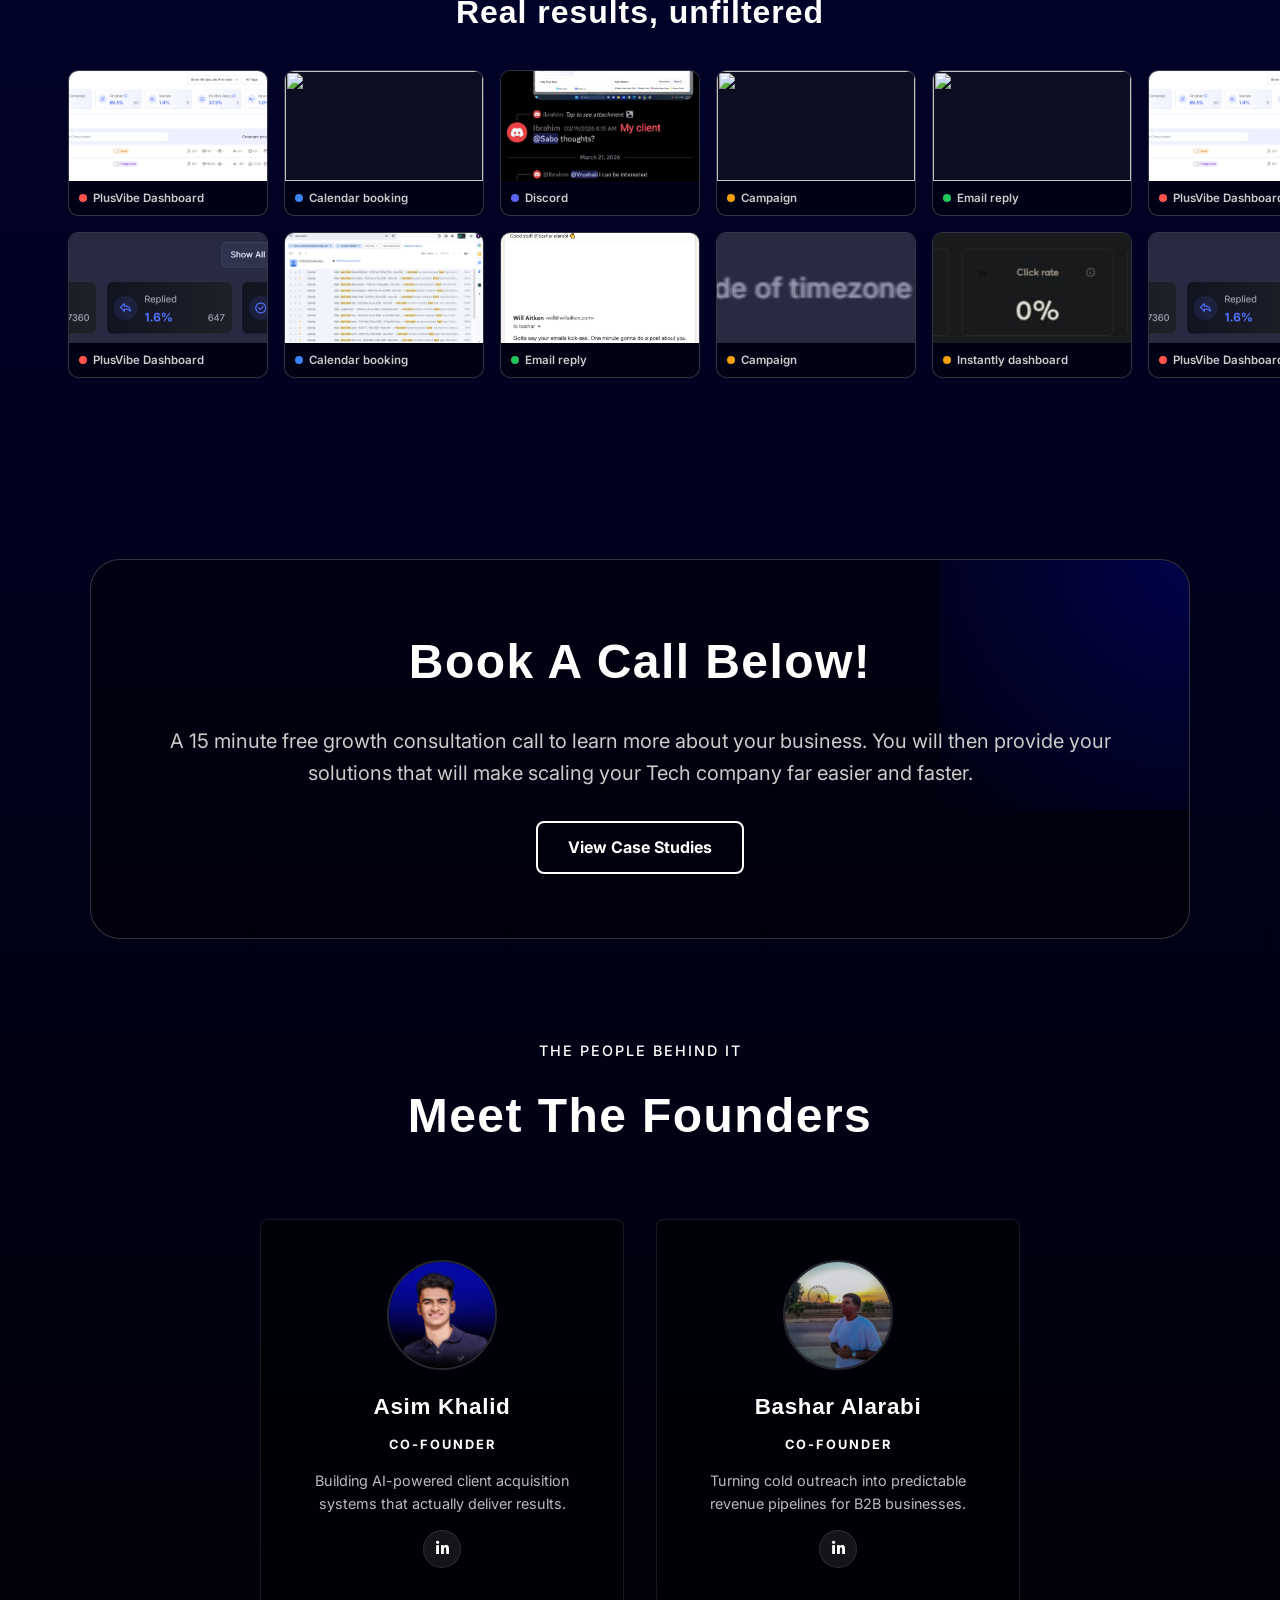
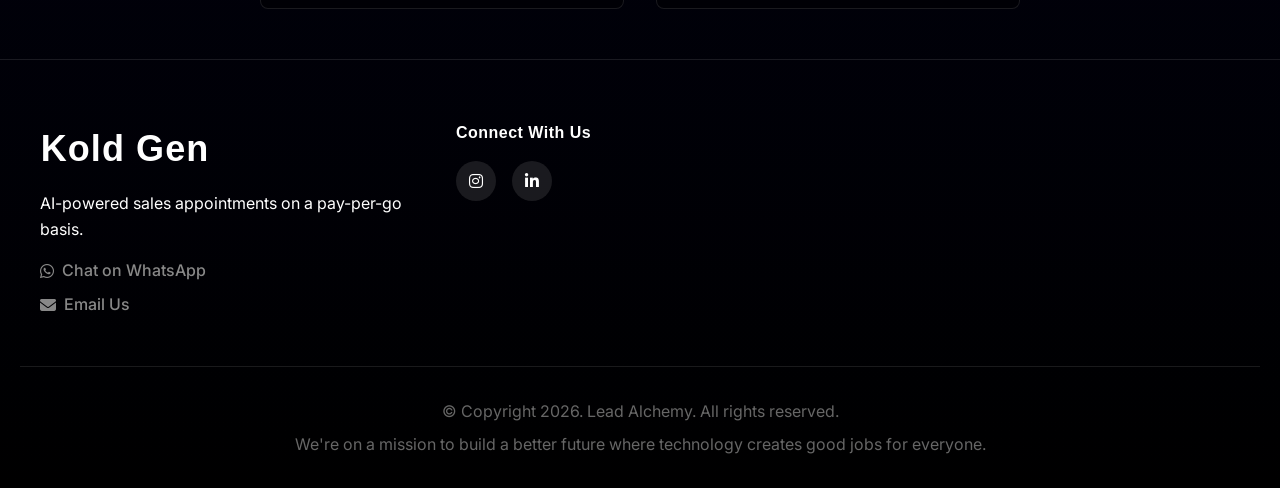
==== commit ef144944: "Update bashar.html" ====
--- a/bashar.html
+++ b/bashar.html
@@ -638,20 +638,22 @@
             scaling your Tech company far easier and faster.
           </p>
                  <!-- Cal inline embed code begins -->
-              <div style="width:100%;height:100%;overflow:scroll" id="my-cal-inline-outbound-demo-generation-strategy-call"></div>
-              <script type="text/javascript">
-                (function (C, A, L) { let p = function (a, ar) { a.q.push(ar); }; let d = C.document; C.Cal = C.Cal  function () { let cal = C.Cal; let ar = arguments; if (!cal.loaded) { cal.ns = {}; cal.q = cal.q  []; d.head.appendChild(d.createElement("script")).src = A; cal.loaded = true; } if (ar[0] === L) { const api = function () { p(api, arguments); }; const namespace = ar[1]; api.q = api.q  []; if(typeof namespace === "string"){cal.ns[namespace] = cal.ns[namespace]  api;p(cal.ns[namespace], ar);p(cal, ["initNamespace", namespace]);} else p(cal, ar); return;} p(cal, ar); }; })(window, "https://app.cal.com/embed/embed.js", "init");
-              Cal("init", "outbound-demo-generation-strategy-call", {origin:"https://app.cal.com"}/);
-              
-                Cal.ns["outbound-demo-generation-strategy-call"]("inline", {
-                  elementOrSelector:"#my-cal-inline-outbound-demo-generation-strategy-call",
-                  config: {"layout":"month_view","useSlotsViewOnSmallScreen":"true"},
-                  calLink: "koldgen/outbound-demo-generation-strategy-call",
-                });
-              
-                Cal.ns["outbound-demo-generation-strategy-call"]("ui", {"hideEventTypeDetails":false,"layout":"month_view"});
-                </script>
-                <!-- Cal inline embed code ends -->
+                  <div style="width:100%;height:100%;overflow:scroll" id="my-cal-inline-outbound-demo-generation-strategy-call-copy"></div>
+                  <script type="text/javascript">
+                    (function (C, A, L) { let p = function (a, ar) { a.q.push(ar); }; let d = C.document; C.Cal = C.Cal  function () { let cal = C.Cal; let ar = arguments; if (!cal.loaded) { cal.ns = {}; cal.q = cal.q 
+                   []; d.head.appendChild(d.createElement("script")).src = A; cal.loaded = true; } if (ar[0] === L) { const api = function () { p(api, arguments); }; const namespace = ar[1]; api.q = api.q  []; if(typeof namespace === "string"){cal.ns[namespace] = cal.ns[namespace] 
+                   api;p(cal.ns[namespace], ar);p(cal, ["initNamespace", namespace]);} else p(cal, ar); return;} p(cal, ar); }; })(window, "https://app.cal.com/embed/embed.js", "init");
+                  Cal("init", "outbound-demo-generation-strategy-call-copy", {origin:"https://app.cal.com"}/);
+                  
+                    Cal.ns["outbound-demo-generation-strategy-call-copy"]("inline", {
+                      elementOrSelector:"#my-cal-inline-outbound-demo-generation-strategy-call-copy",
+                      config: {"layout":"month_view","useSlotsViewOnSmallScreen":"true"},
+                      calLink: "koldgen/outbound-demo-generation-strategy-call-copy",
+                    });
+                  
+                    Cal.ns["outbound-demo-generation-strategy-call-copy"]("ui", {"hideEventTypeDetails":false,"layout":"month_view"});
+                    </script>
+                    <!-- Cal inline embed code ends -->
           <script src="https://www.leadalchemy.online/js/form_embed.js" type="text/javascript"></script>
           <div class="cta-buttons">
             <a href="https://drive.google.com/drive/folders/1IaaiNNxaFwO_X8sfsSQXDGh3UXRT_aCE?usp=sharing" class="btn-secondary inter-txt-btn slide-up-y ripple-effect">View Case Studies</a>
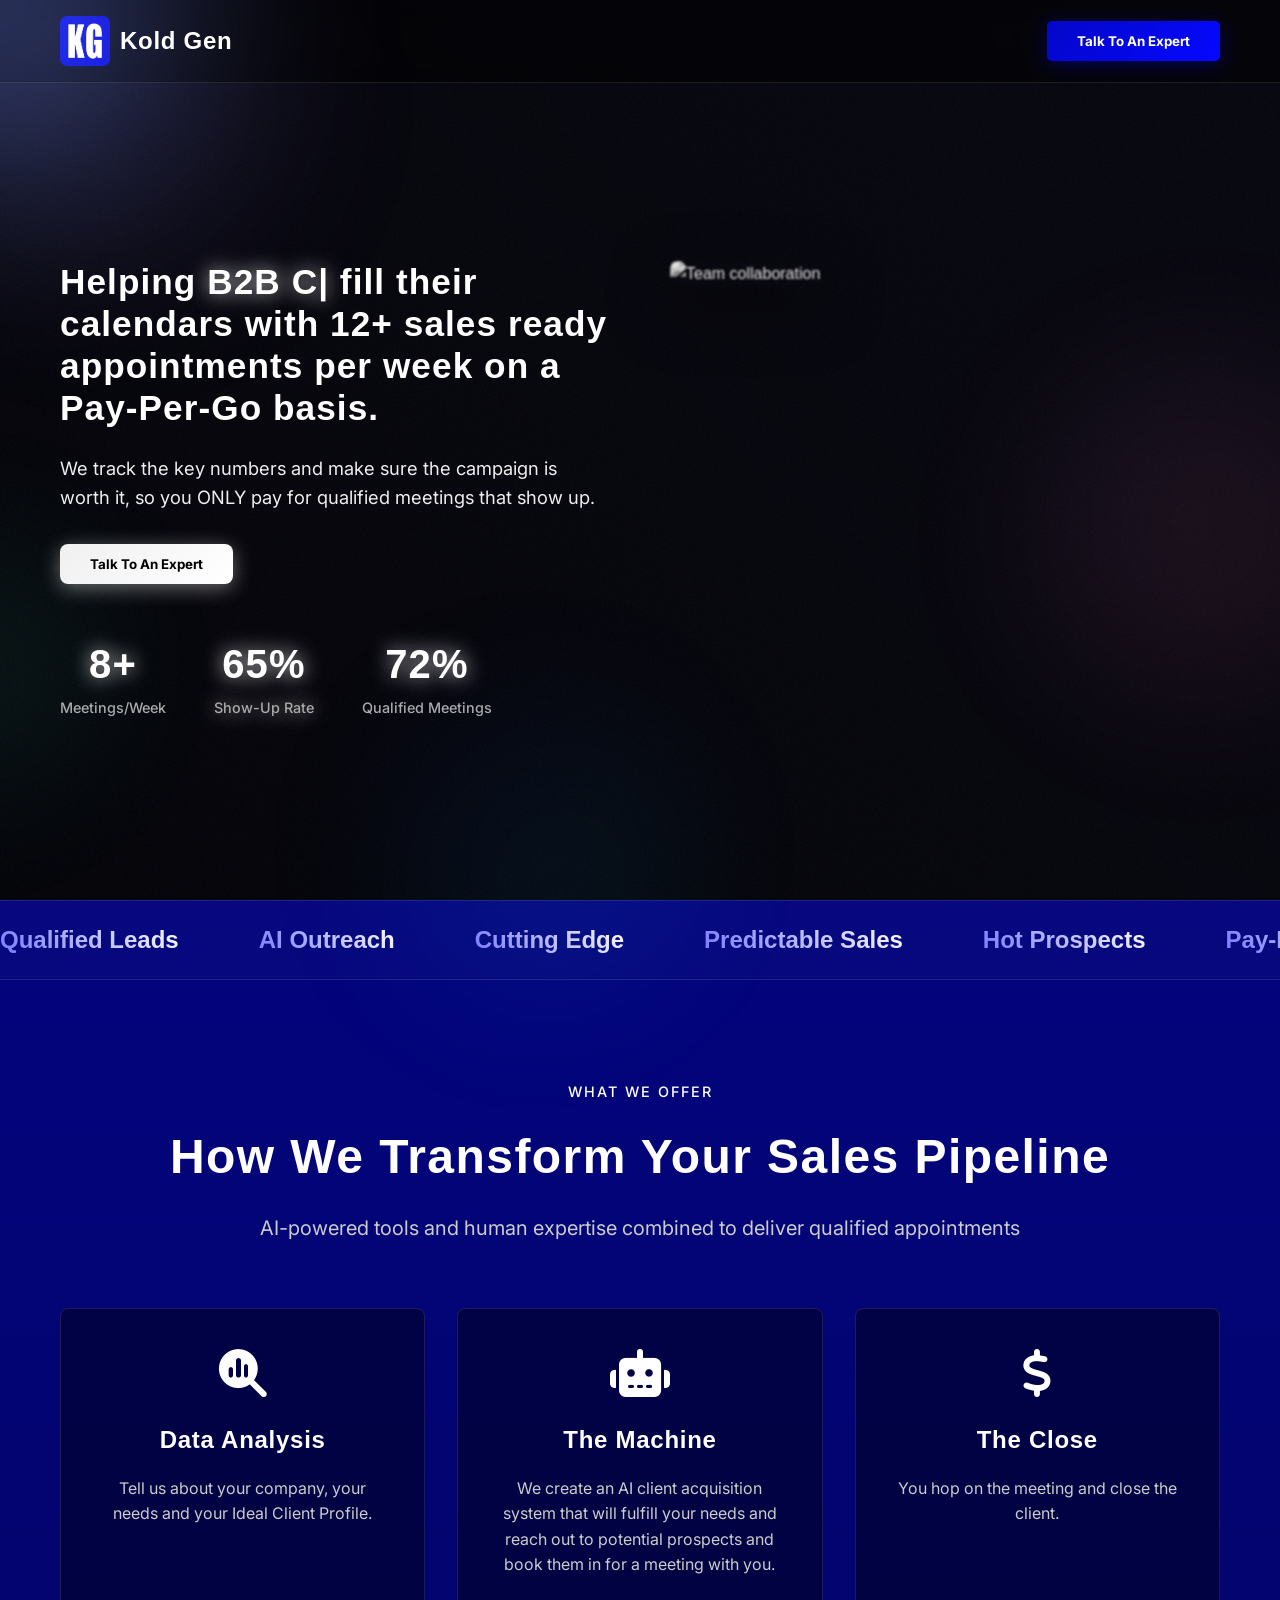
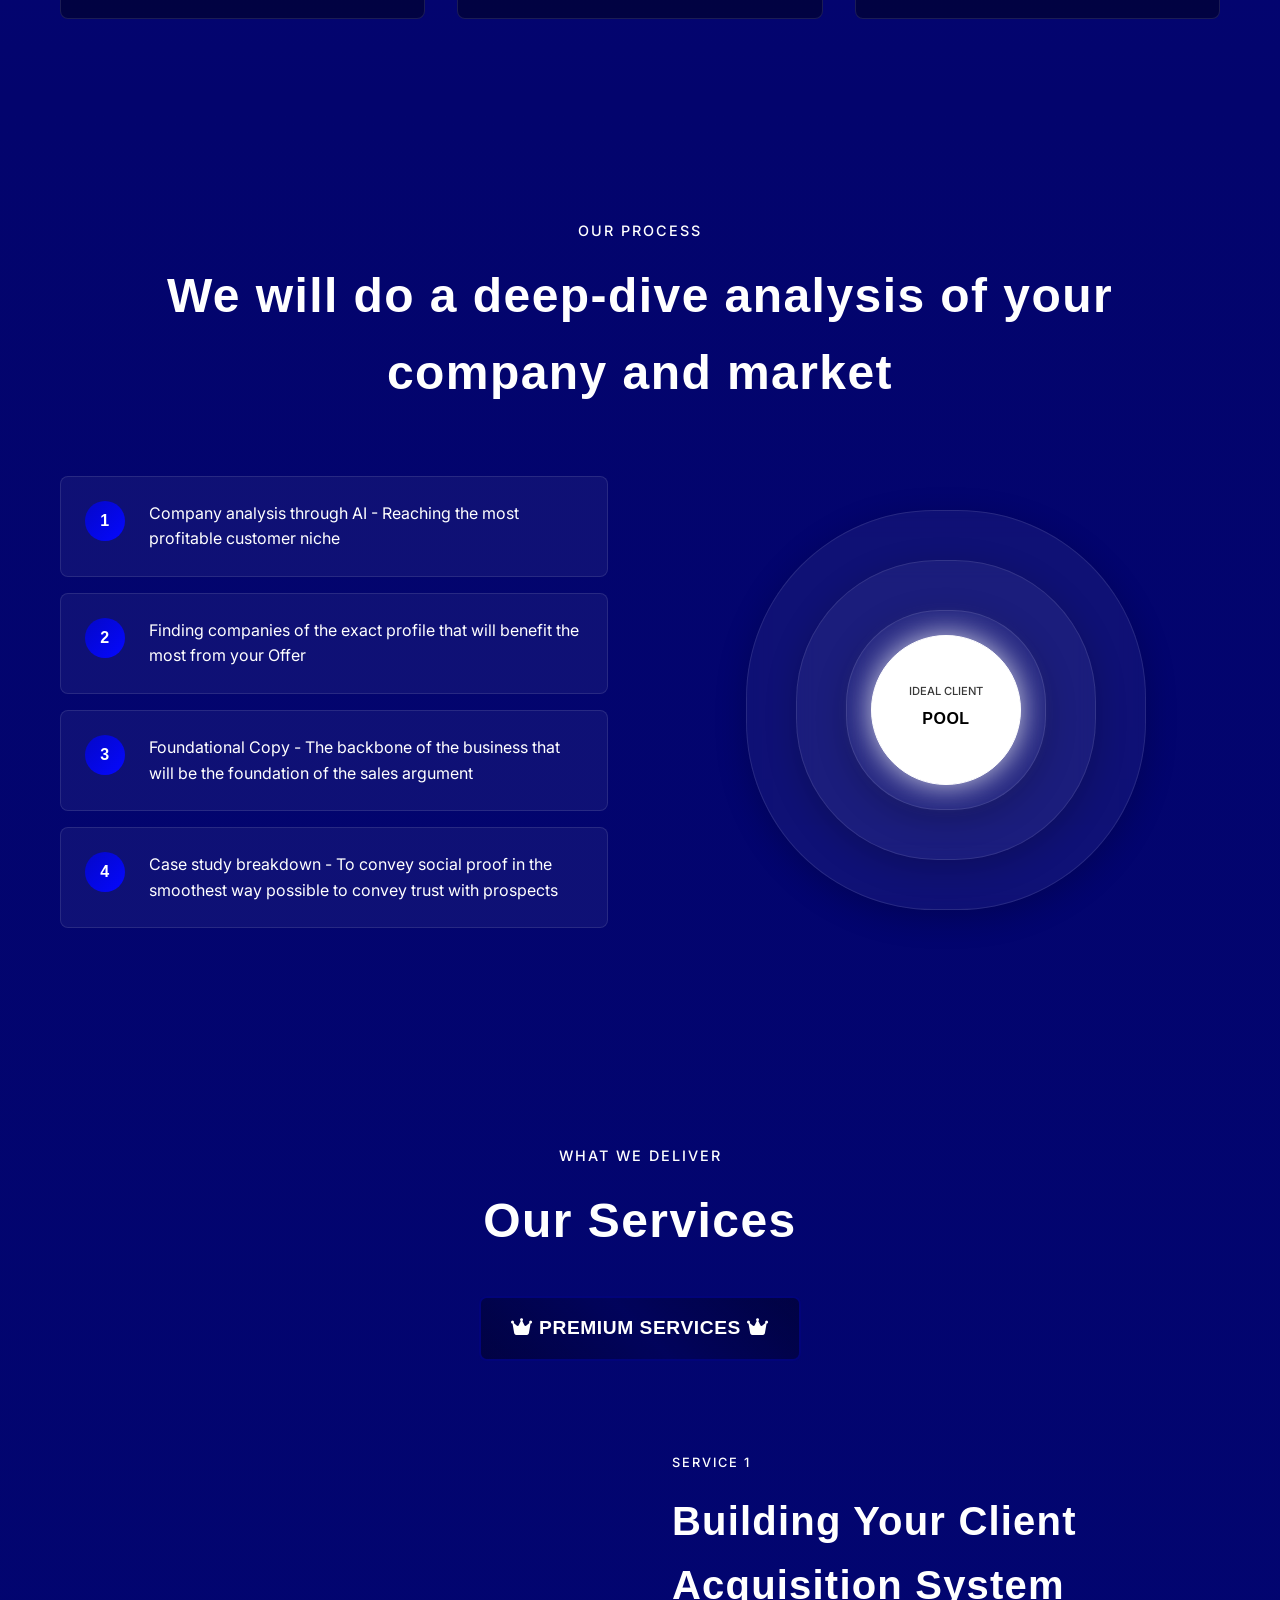
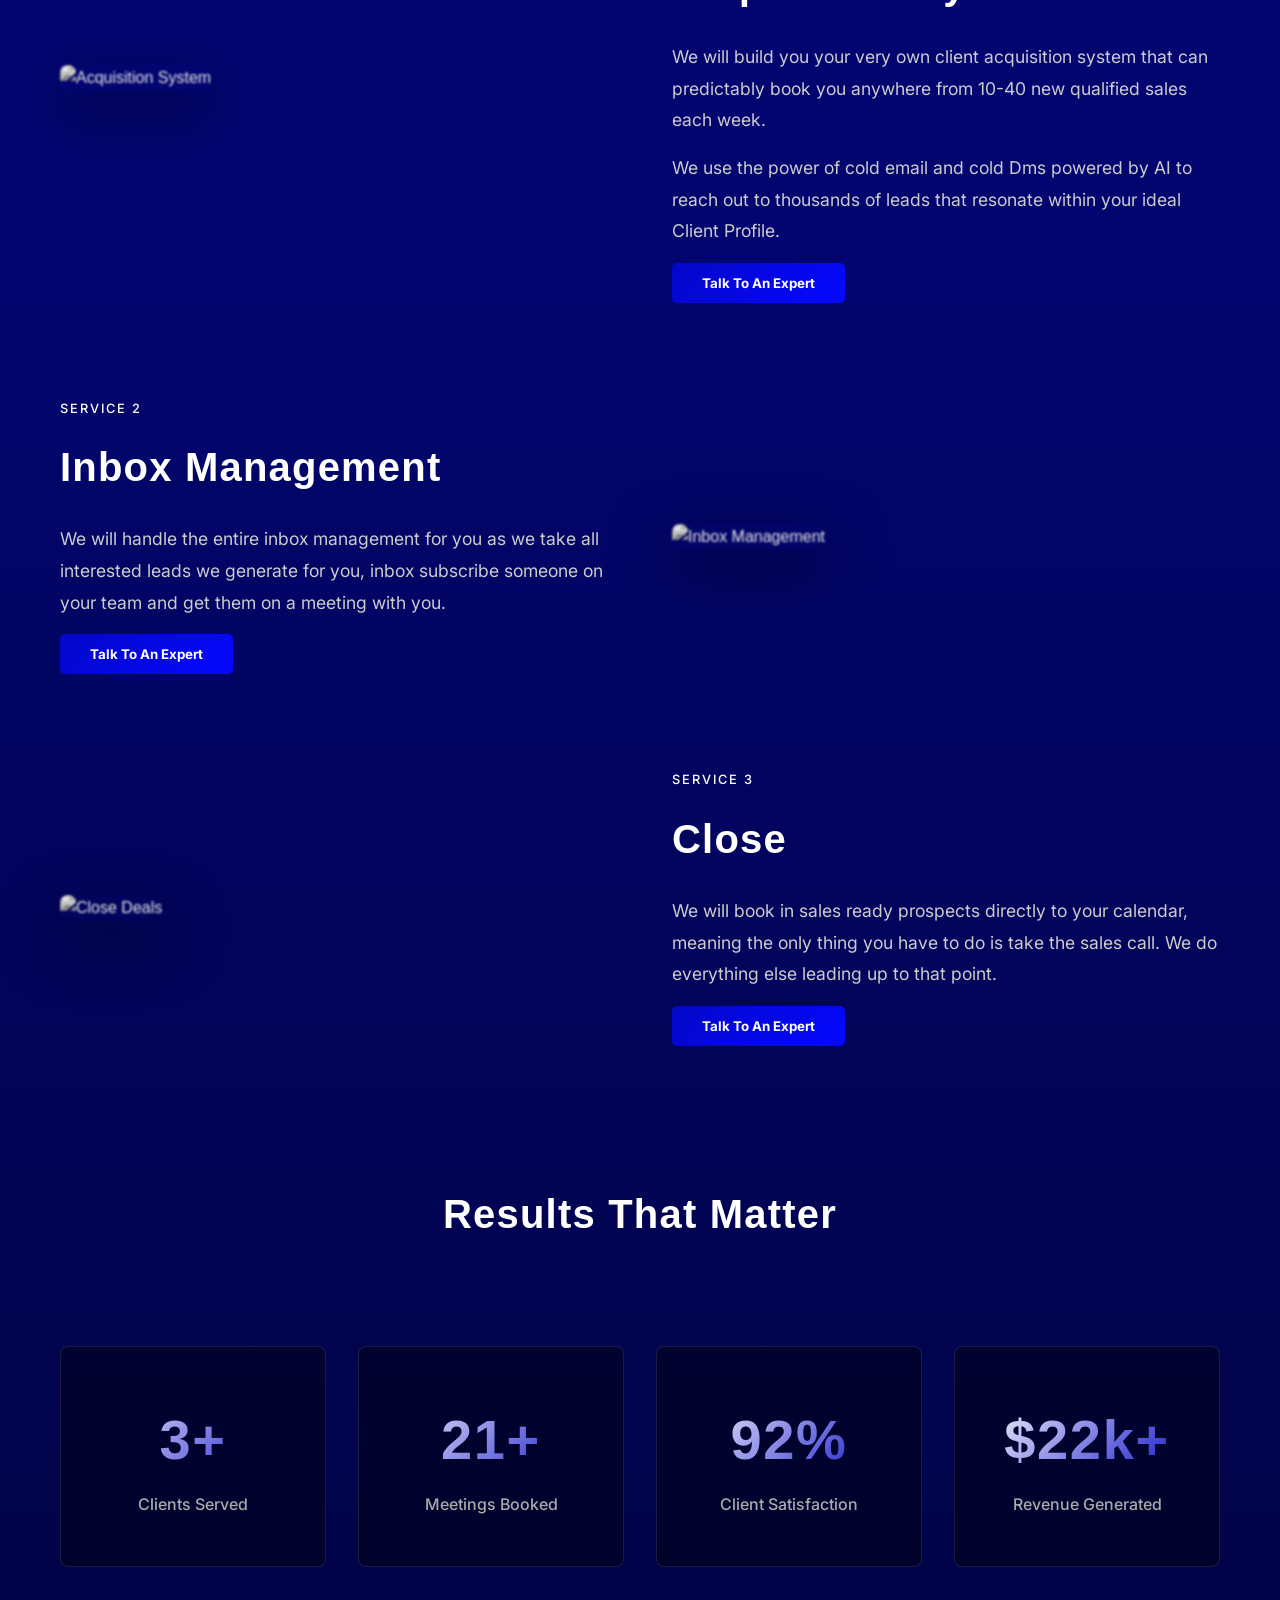
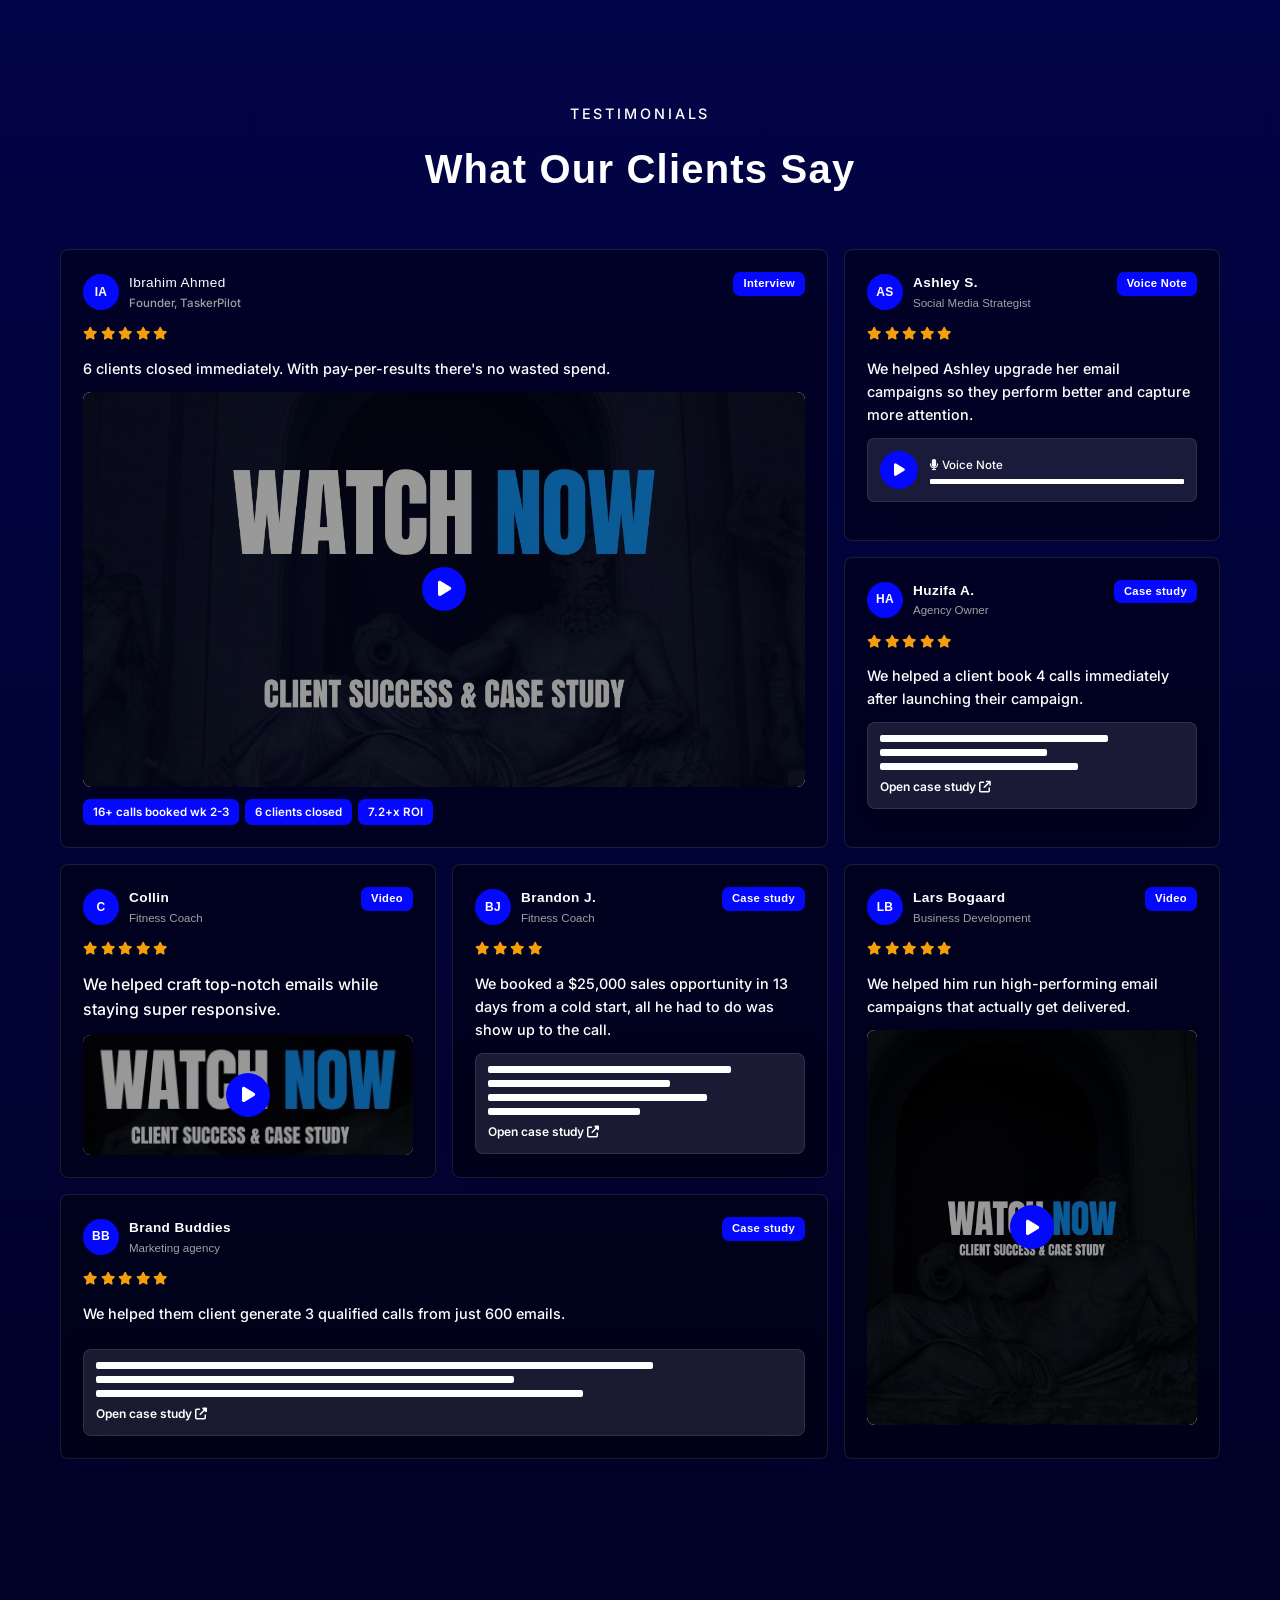
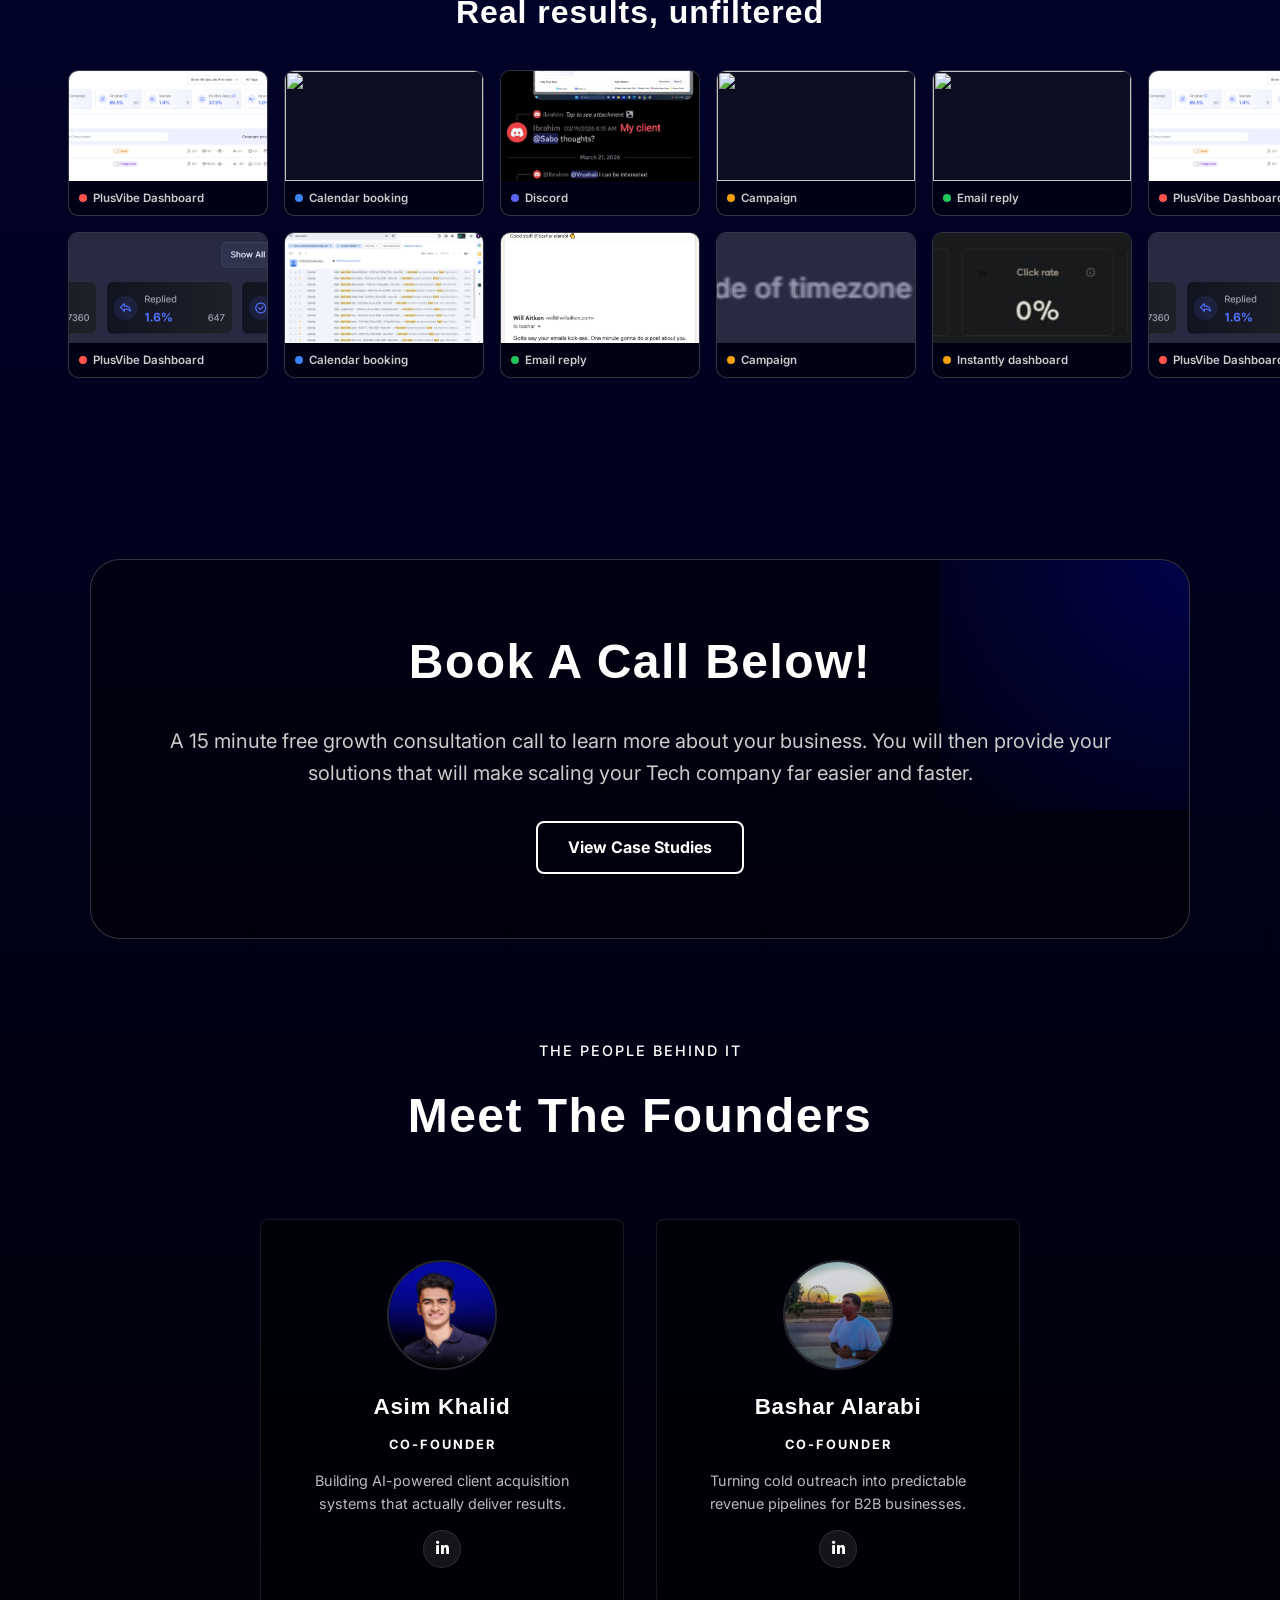
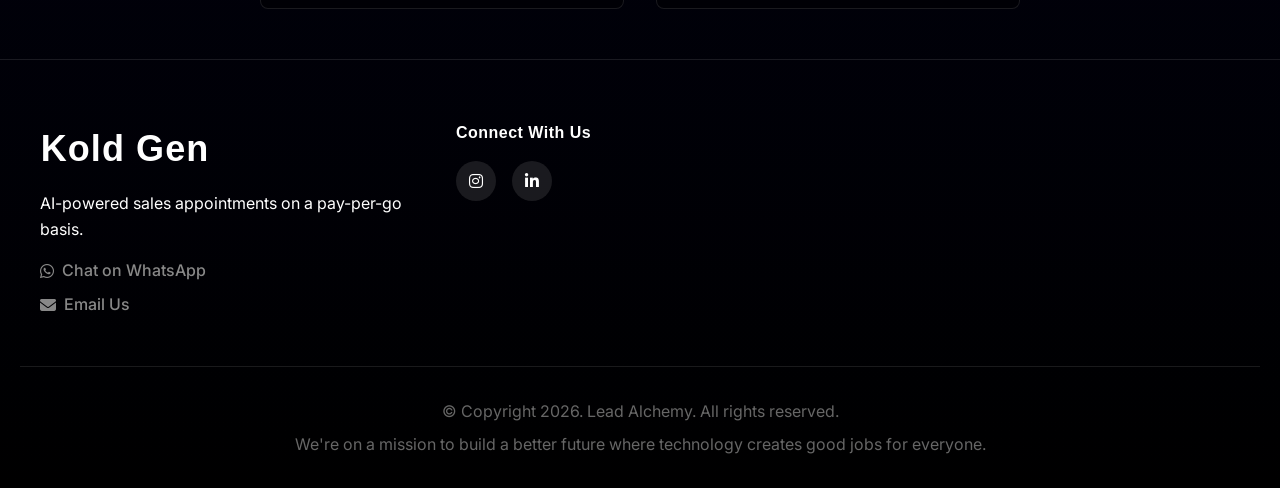
==== commit 6701220a: "Update bashar.html" ====
--- a/bashar.html
+++ b/bashar.html
@@ -57,7 +57,7 @@
               alt="Kold Gen"
             />
           </div>
-          <span class="head-logo clash-dis style="font-weight: 900">Kold <span class="clash-dis">Gen</span></span>
+          <span class="head-logo clash-dis" style="font-weight: 900;">Kold <span class="clash-dis">Gen</span></span>
         </div>
       <a href="#bookCall">
         <button class="head-btn cta-btn inter-txt-btn btn-white-effect ripple-effect ">Talk To An Expert</button>
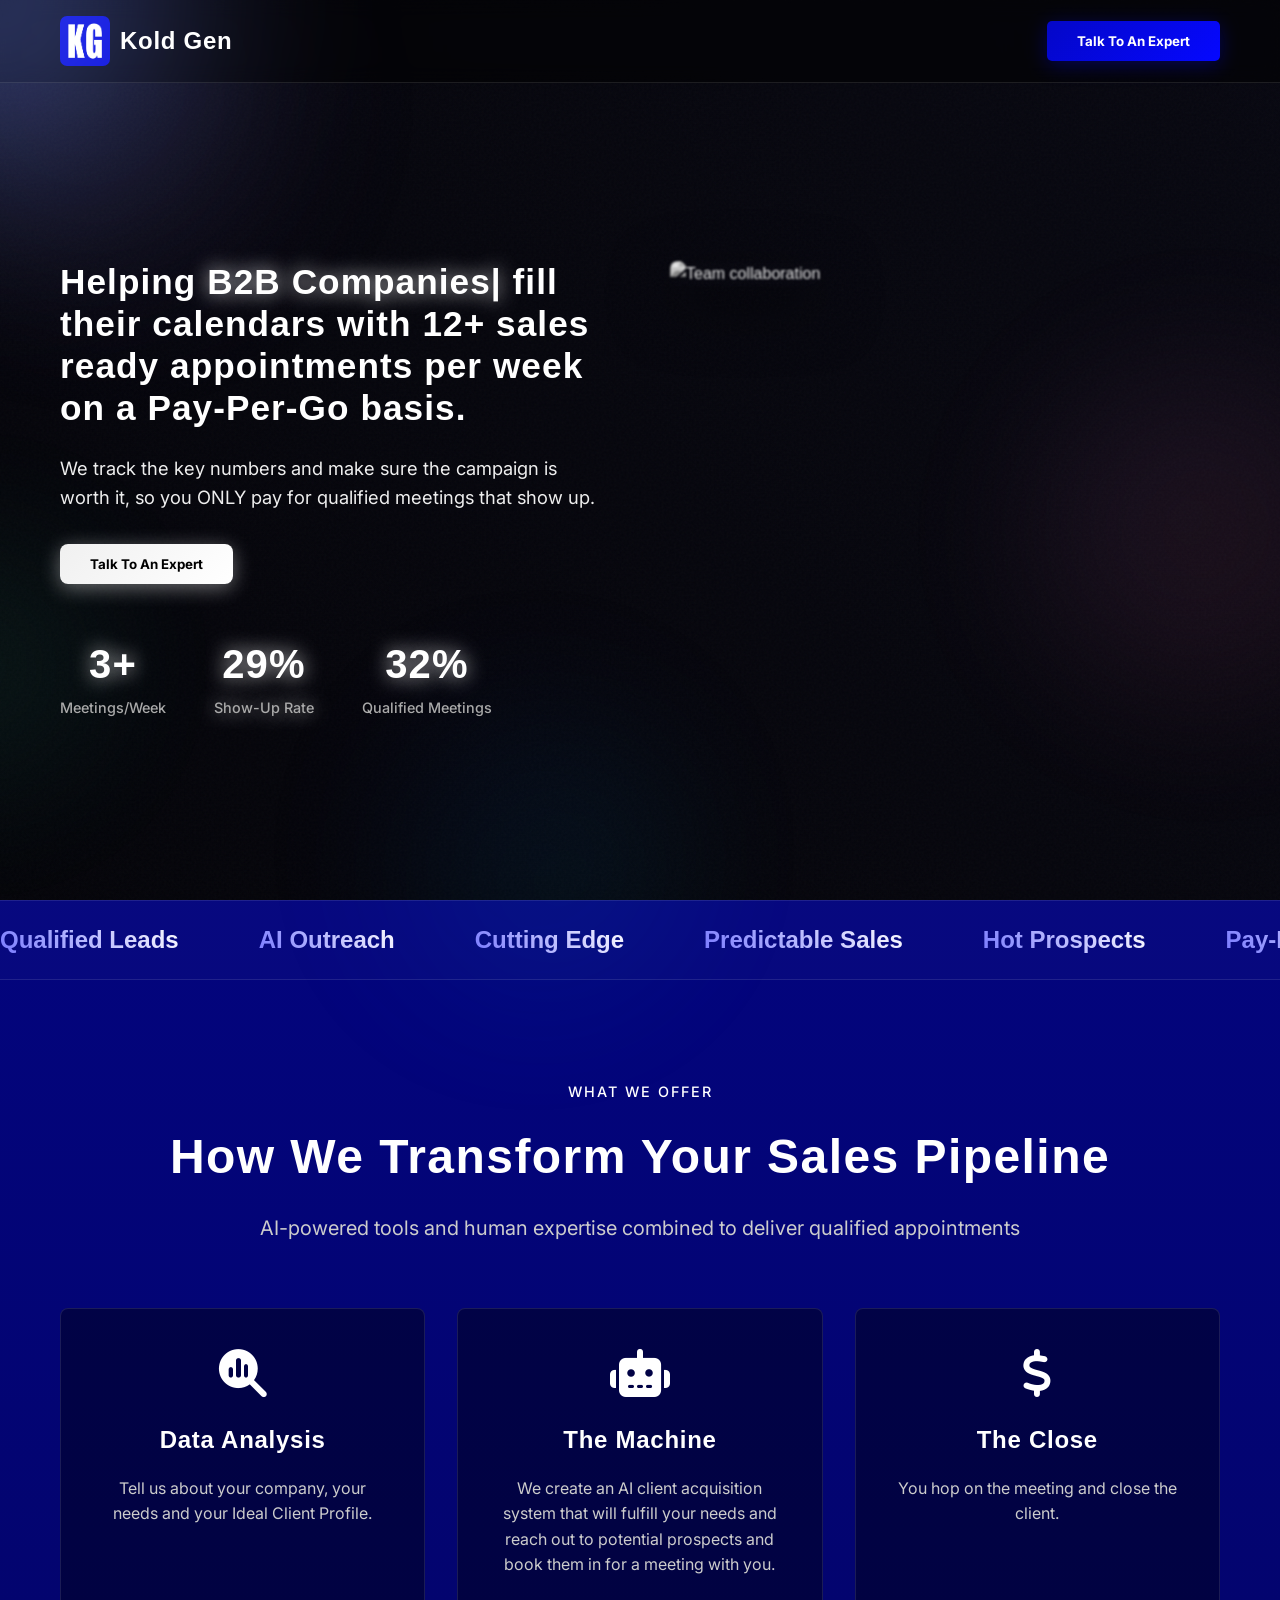
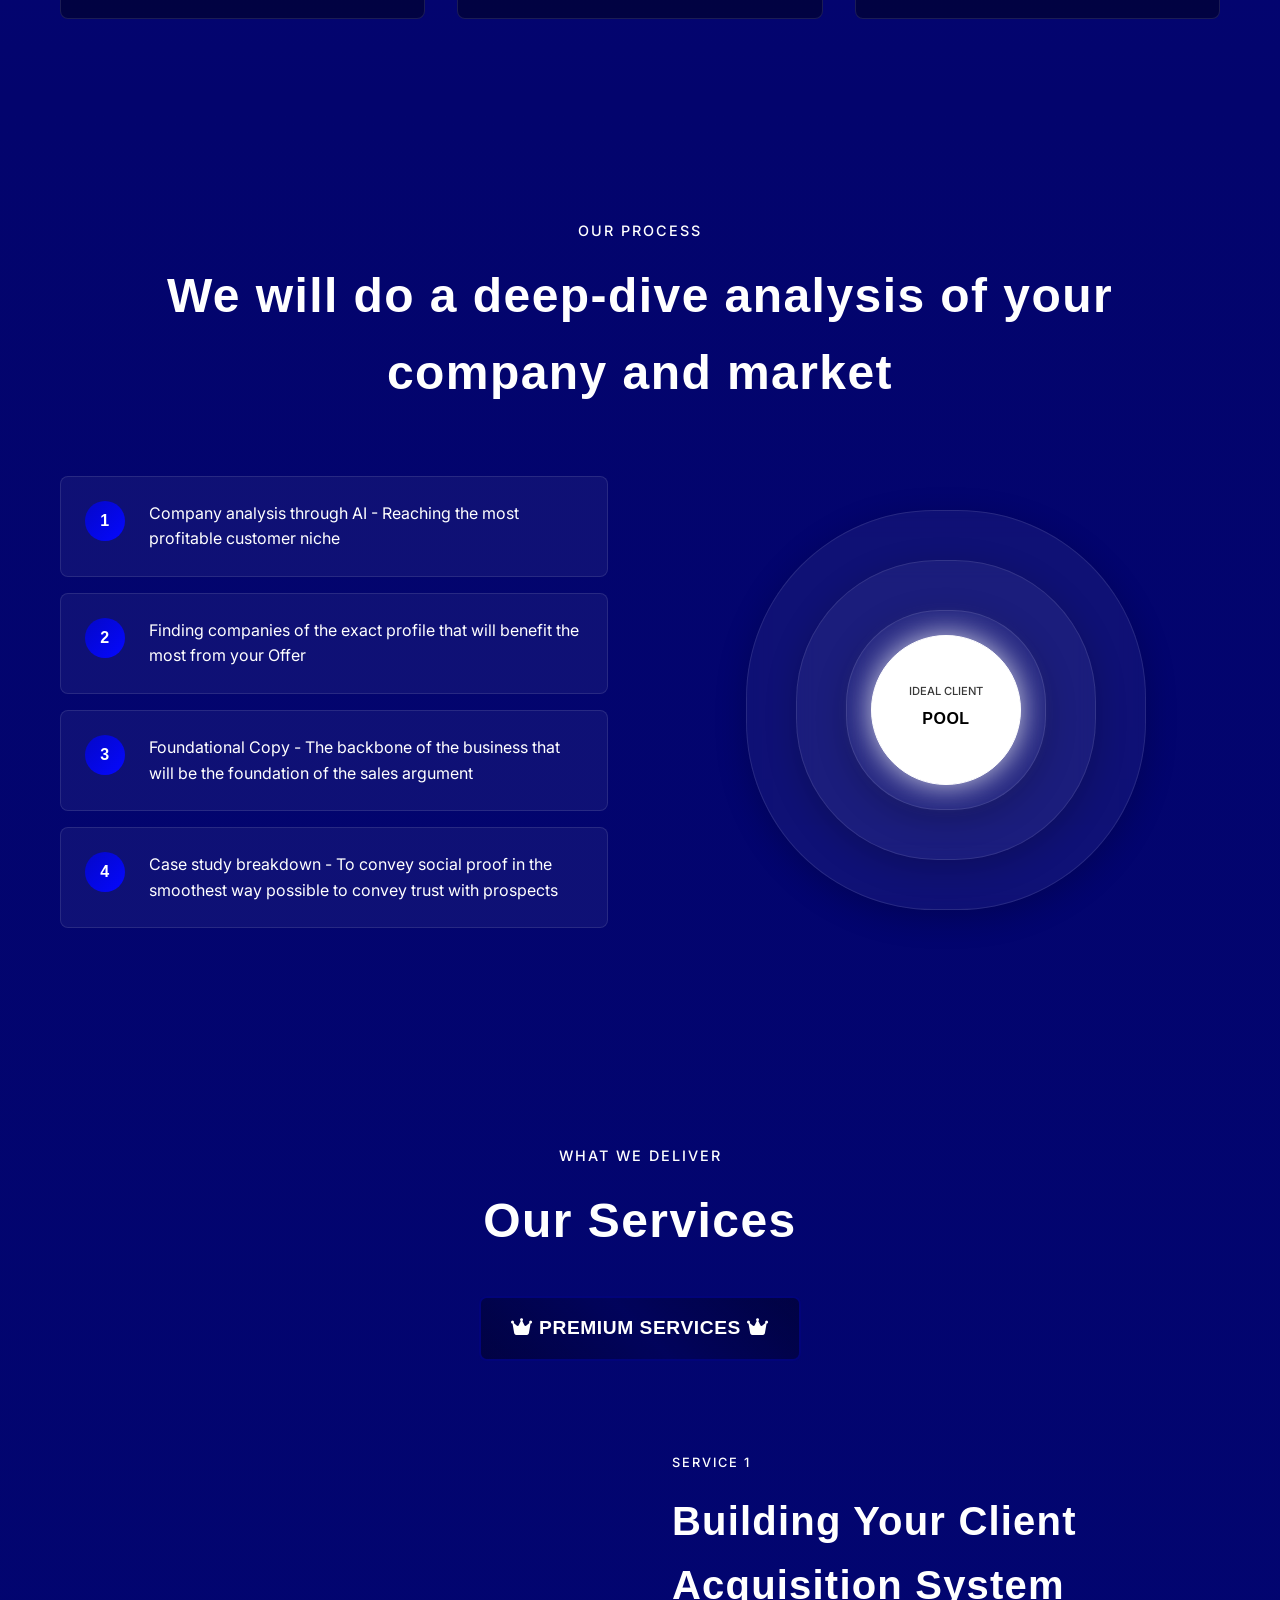
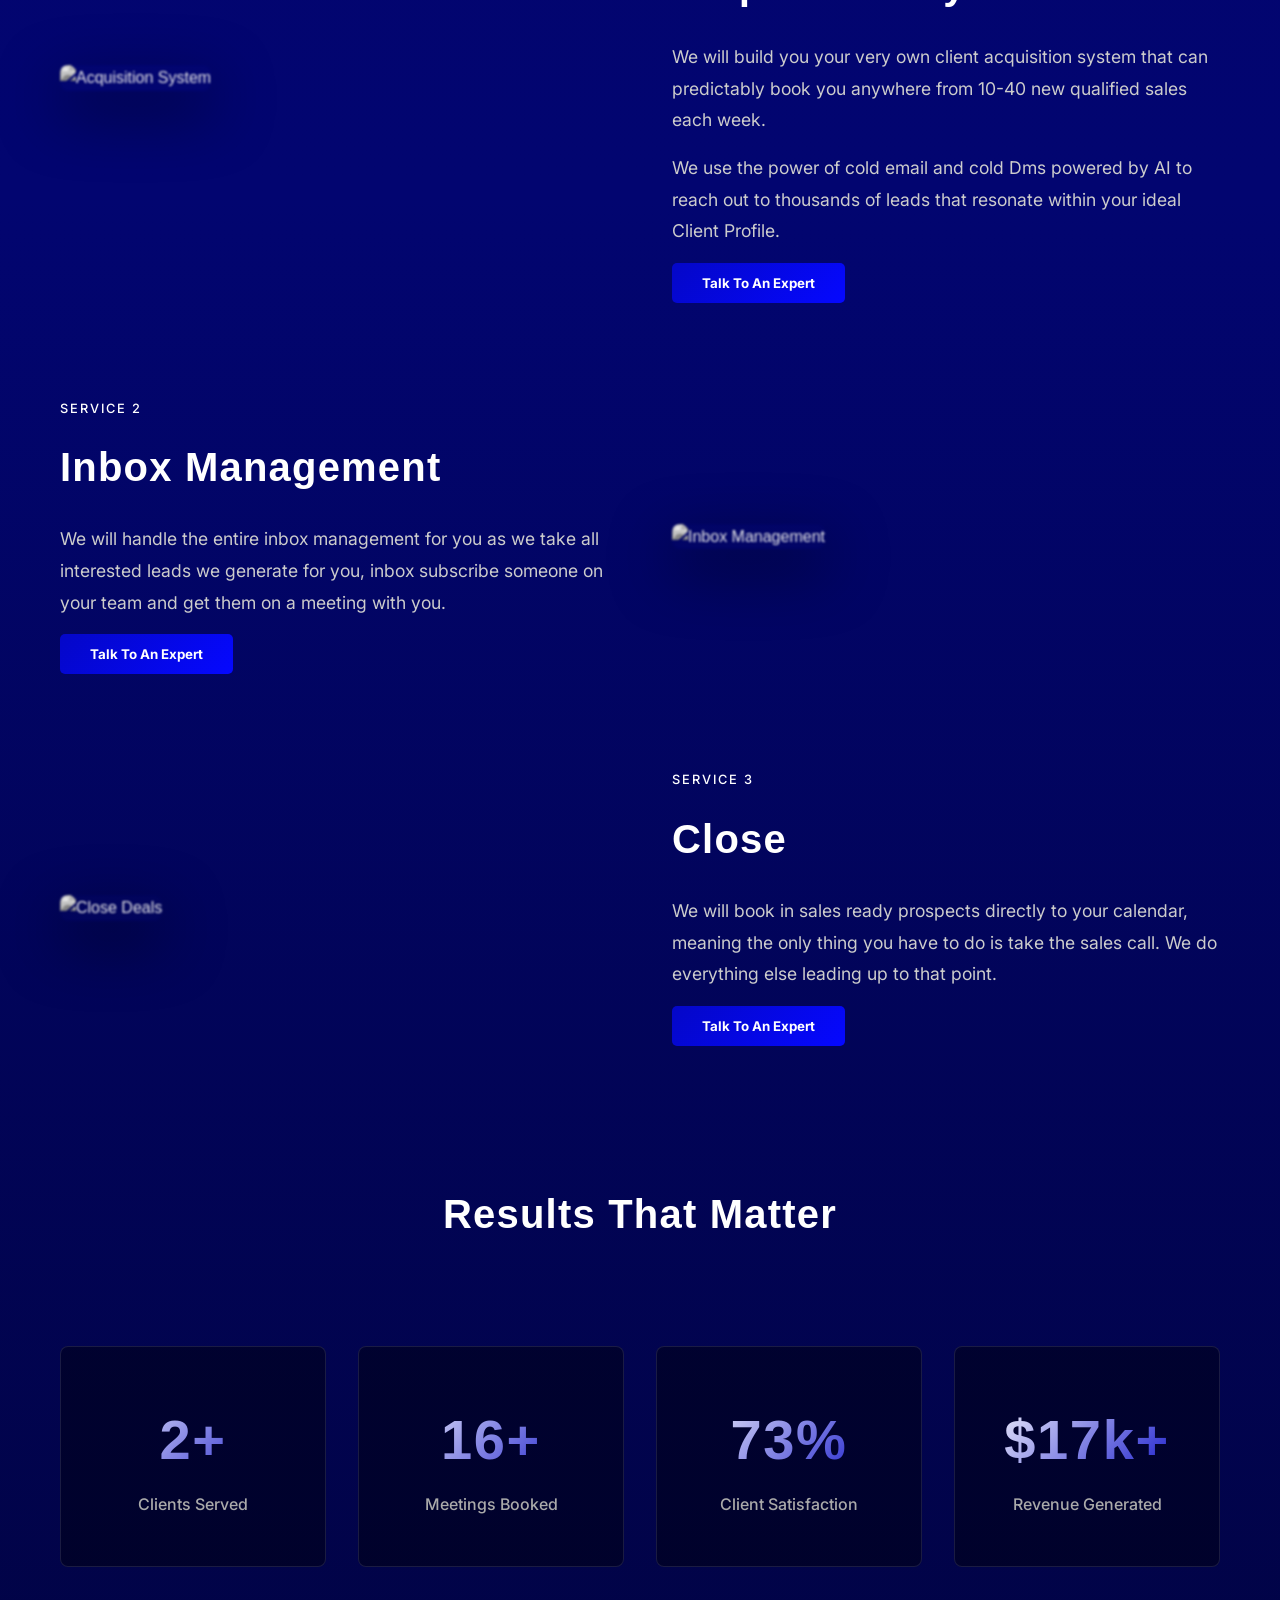
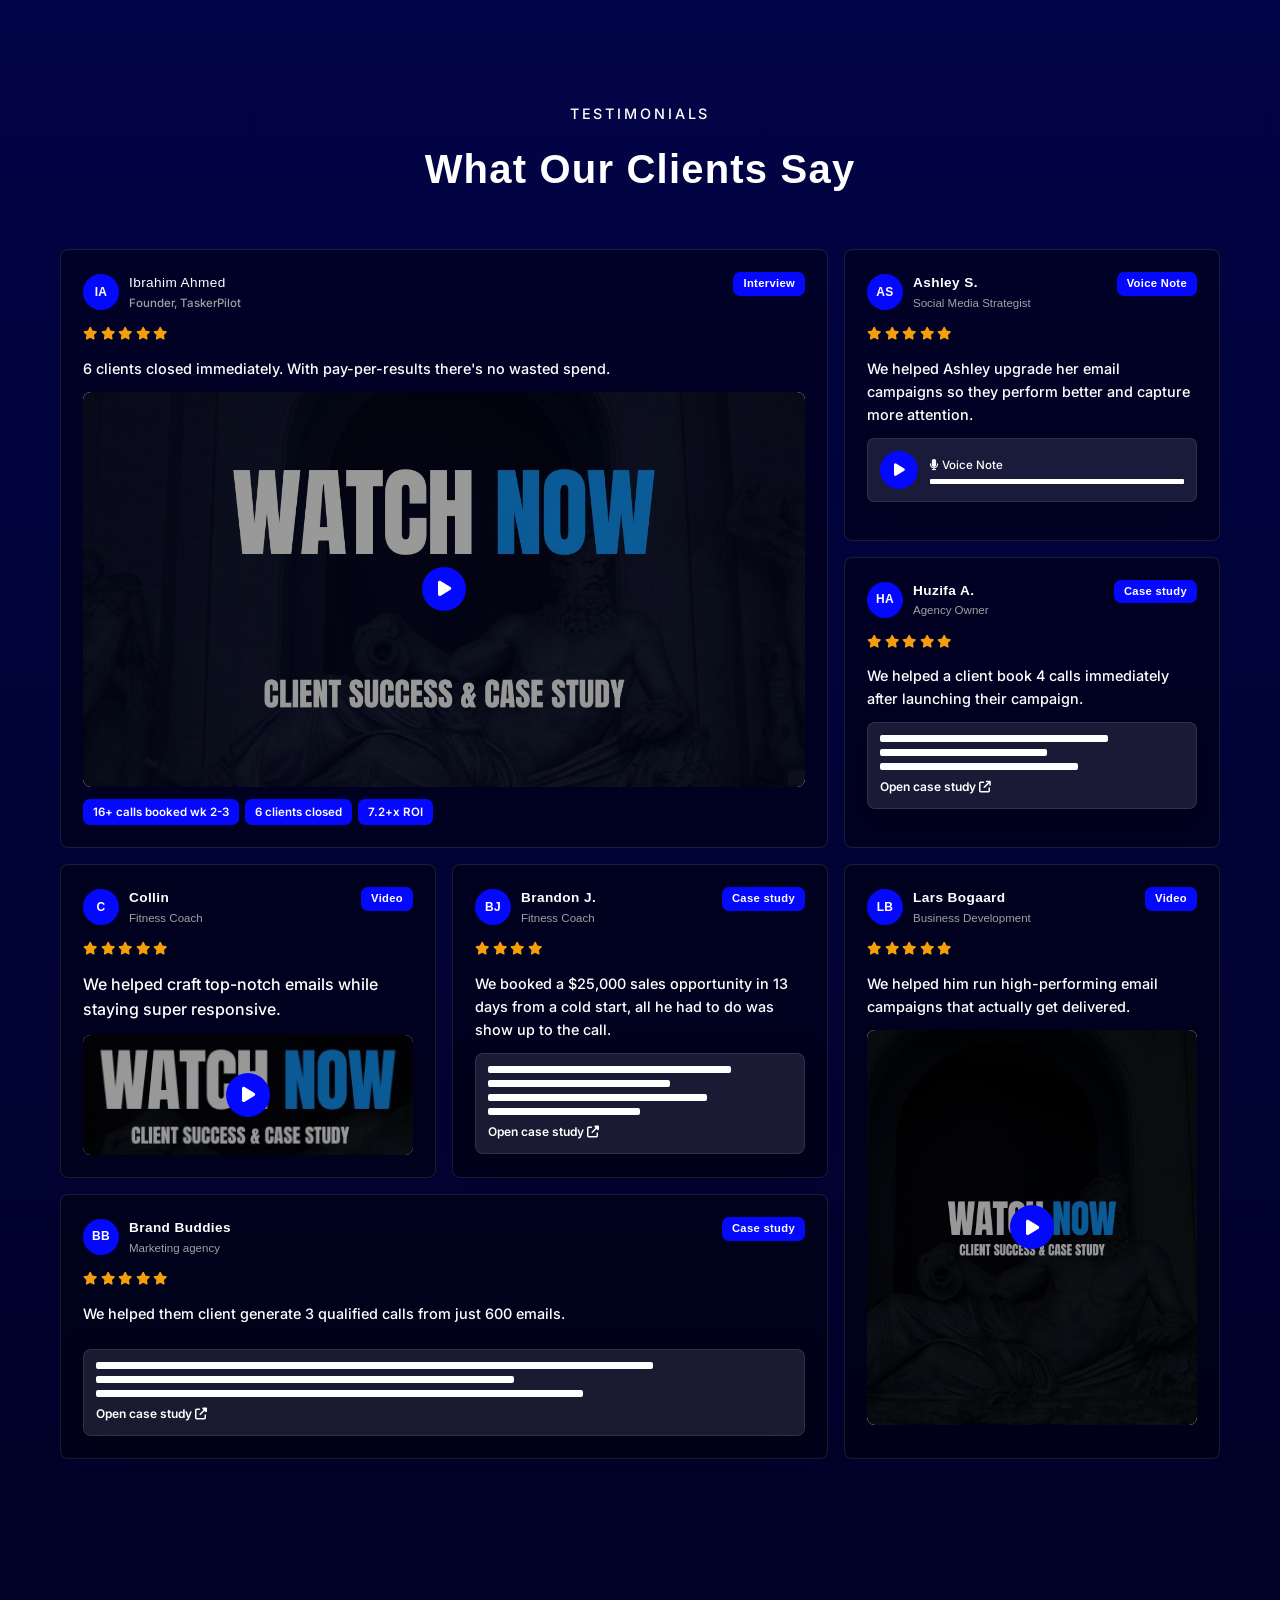
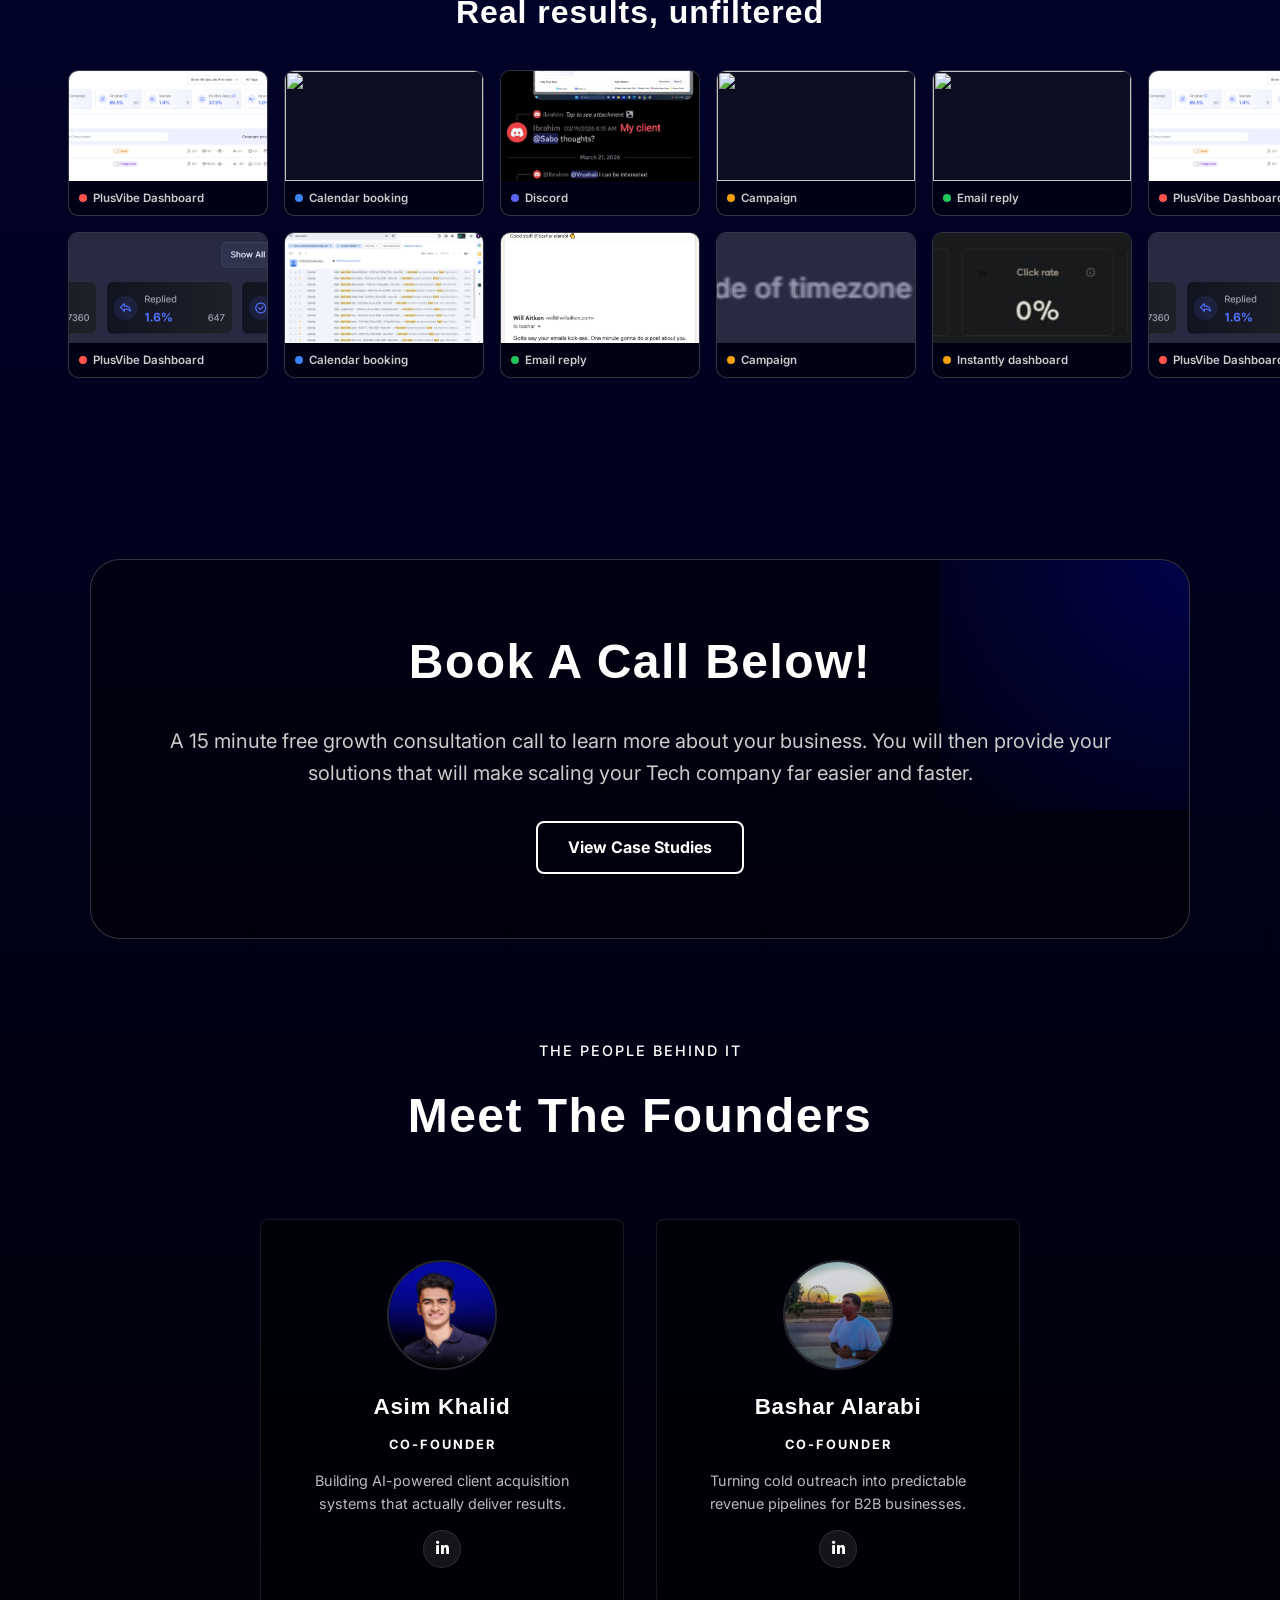
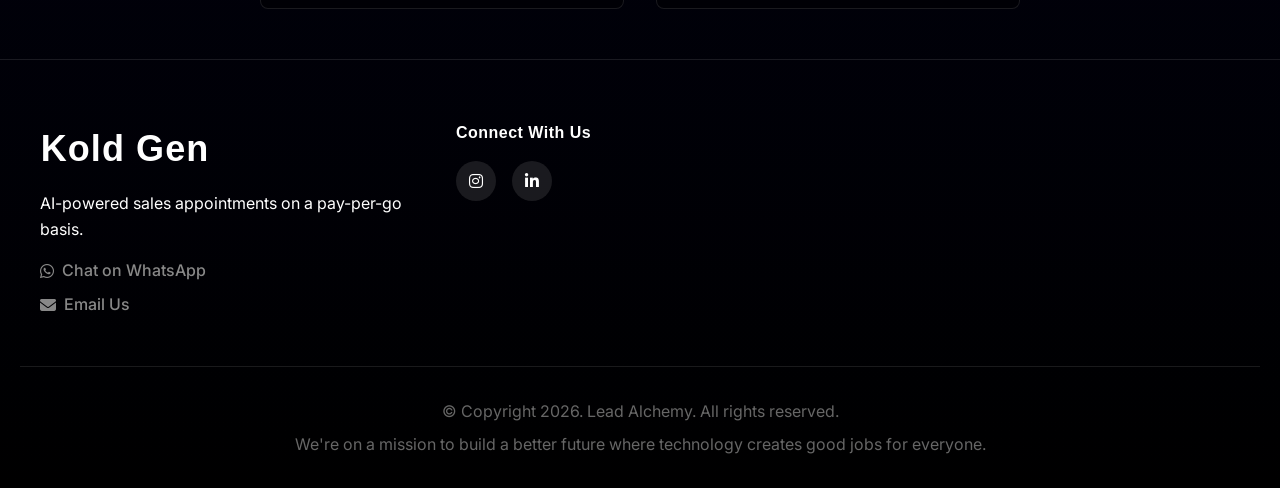
==== commit 3abaf36e: "Update bashar.html" ====
--- a/bashar.html
+++ b/bashar.html
@@ -638,20 +638,18 @@
             scaling your Tech company far easier and faster.
           </p>
                  <!-- Cal inline embed code begins -->
-                  <div style="width:100%;height:100%;overflow:scroll" id="my-cal-inline-outbound-demo-generation-strategy-call-copy"></div>
+                  <div style="width:100%;height:100%;overflow:scroll" id="my-cal-inline-outbound-demo-generation-strategy-call"></div>
                   <script type="text/javascript">
-                    (function (C, A, L) { let p = function (a, ar) { a.q.push(ar); }; let d = C.document; C.Cal = C.Cal  function () { let cal = C.Cal; let ar = arguments; if (!cal.loaded) { cal.ns = {}; cal.q = cal.q 
-                   []; d.head.appendChild(d.createElement("script")).src = A; cal.loaded = true; } if (ar[0] === L) { const api = function () { p(api, arguments); }; const namespace = ar[1]; api.q = api.q  []; if(typeof namespace === "string"){cal.ns[namespace] = cal.ns[namespace] 
-                   api;p(cal.ns[namespace], ar);p(cal, ["initNamespace", namespace]);} else p(cal, ar); return;} p(cal, ar); }; })(window, "https://app.cal.com/embed/embed.js", "init");
-                  Cal("init", "outbound-demo-generation-strategy-call-copy", {origin:"https://app.cal.com"}/);
+                    (function (C, A, L) { let p = function (a, ar) { a.q.push(ar); }; let d = C.document; C.Cal = C.Cal || function () { let cal = C.Cal; let ar = arguments; if (!cal.loaded) { cal.ns = {}; cal.q = cal.q || []; d.head.appendChild(d.createElement("script")).src = A; cal.loaded = true; } if (ar[0] === L) { const api = function () { p(api, arguments); }; const namespace = ar[1]; api.q = api.q || []; if(typeof namespace === "string"){cal.ns[namespace] = cal.ns[namespace] || api;p(cal.ns[namespace], ar);p(cal, ["initNamespace", namespace]);} else p(cal, ar); return;} p(cal, ar); }; })(window, "https://app.cal.com/embed/embed.js", "init");
+                  Cal("init", "outbound-demo-generation-strategy-call", {origin:"https://app.cal.com"});
                   
-                    Cal.ns["outbound-demo-generation-strategy-call-copy"]("inline", {
-                      elementOrSelector:"#my-cal-inline-outbound-demo-generation-strategy-call-copy",
+                    Cal.ns["outbound-demo-generation-strategy-call"]("inline", {
+                      elementOrSelector:"#my-cal-inline-outbound-demo-generation-strategy-call",
                       config: {"layout":"month_view","useSlotsViewOnSmallScreen":"true"},
-                      calLink: "koldgen/outbound-demo-generation-strategy-call-copy",
+                      calLink: "koldgen/outbound-demo-generation-strategy-call",
                     });
                   
-                    Cal.ns["outbound-demo-generation-strategy-call-copy"]("ui", {"hideEventTypeDetails":false,"layout":"month_view"});
+                    Cal.ns["outbound-demo-generation-strategy-call"]("ui", {"hideEventTypeDetails":false,"layout":"month_view"});
                     </script>
                     <!-- Cal inline embed code ends -->
           <script src="https://www.leadalchemy.online/js/form_embed.js" type="text/javascript"></script>
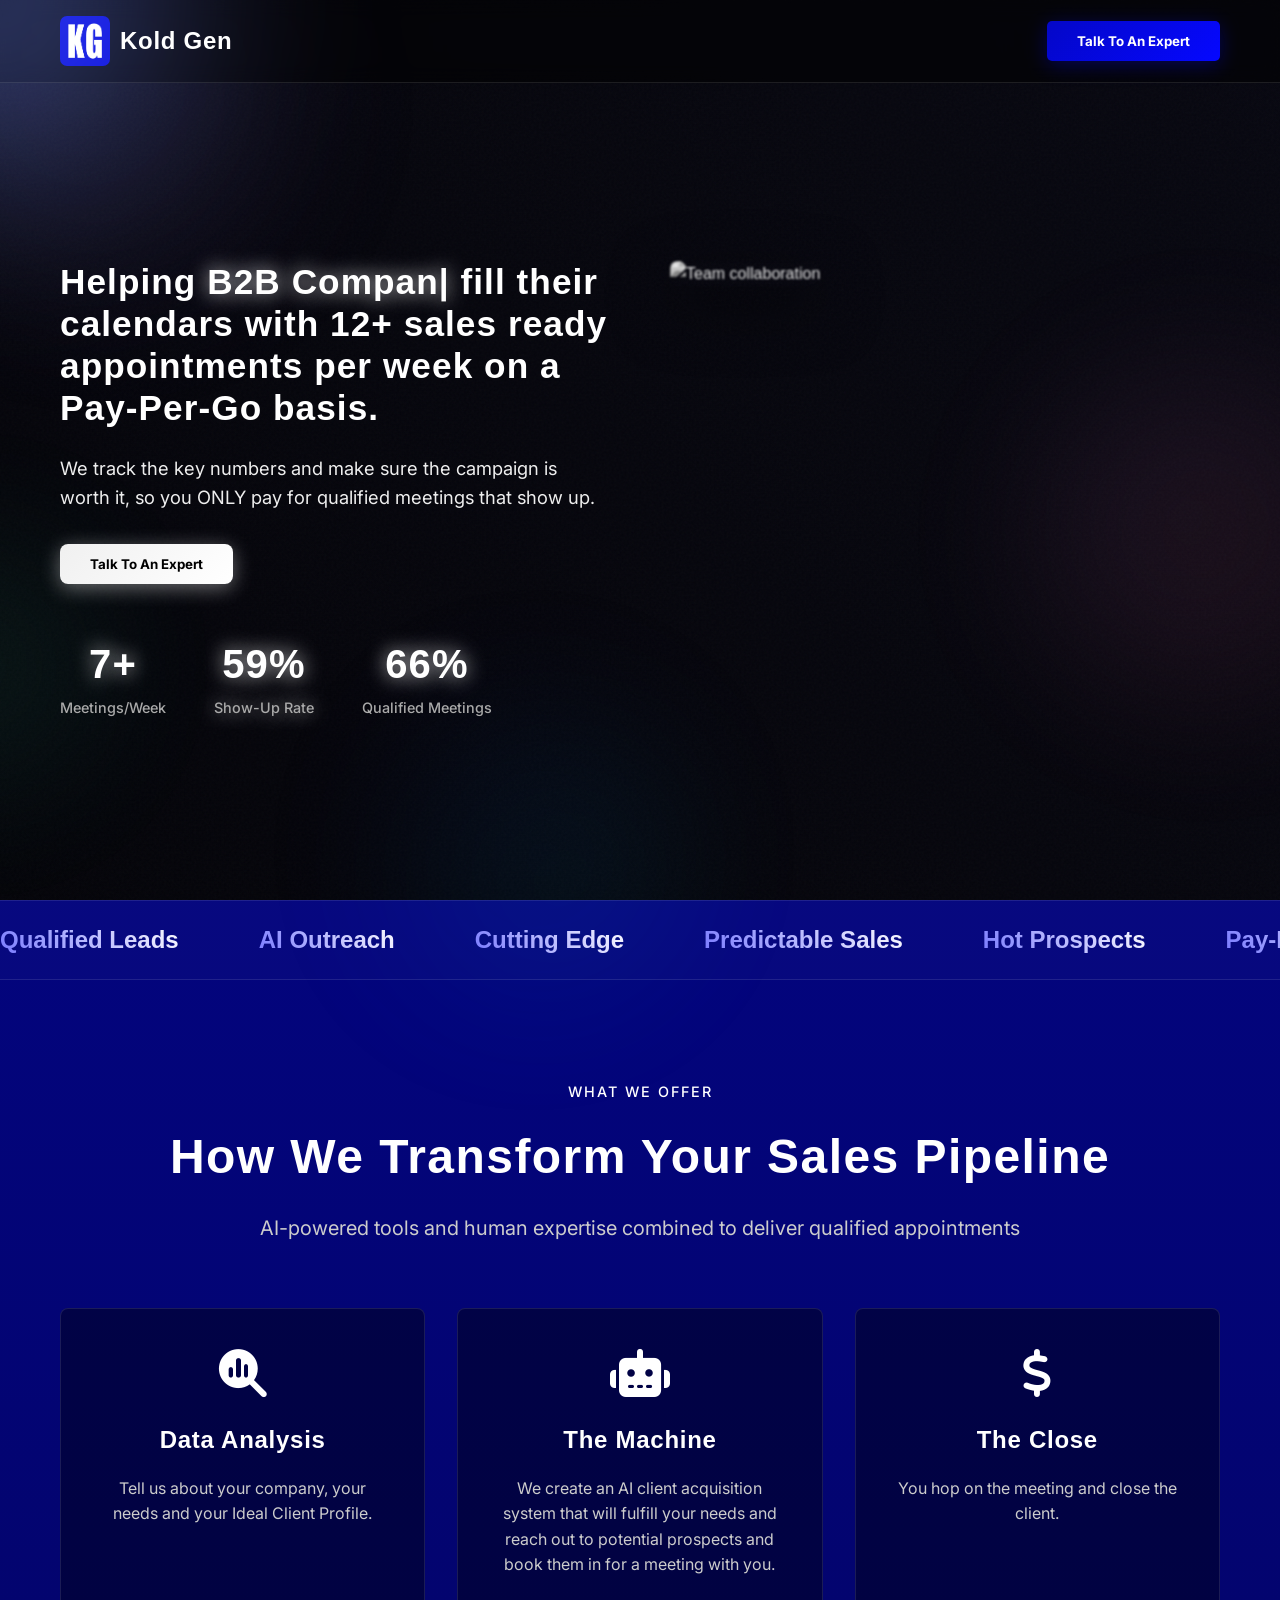
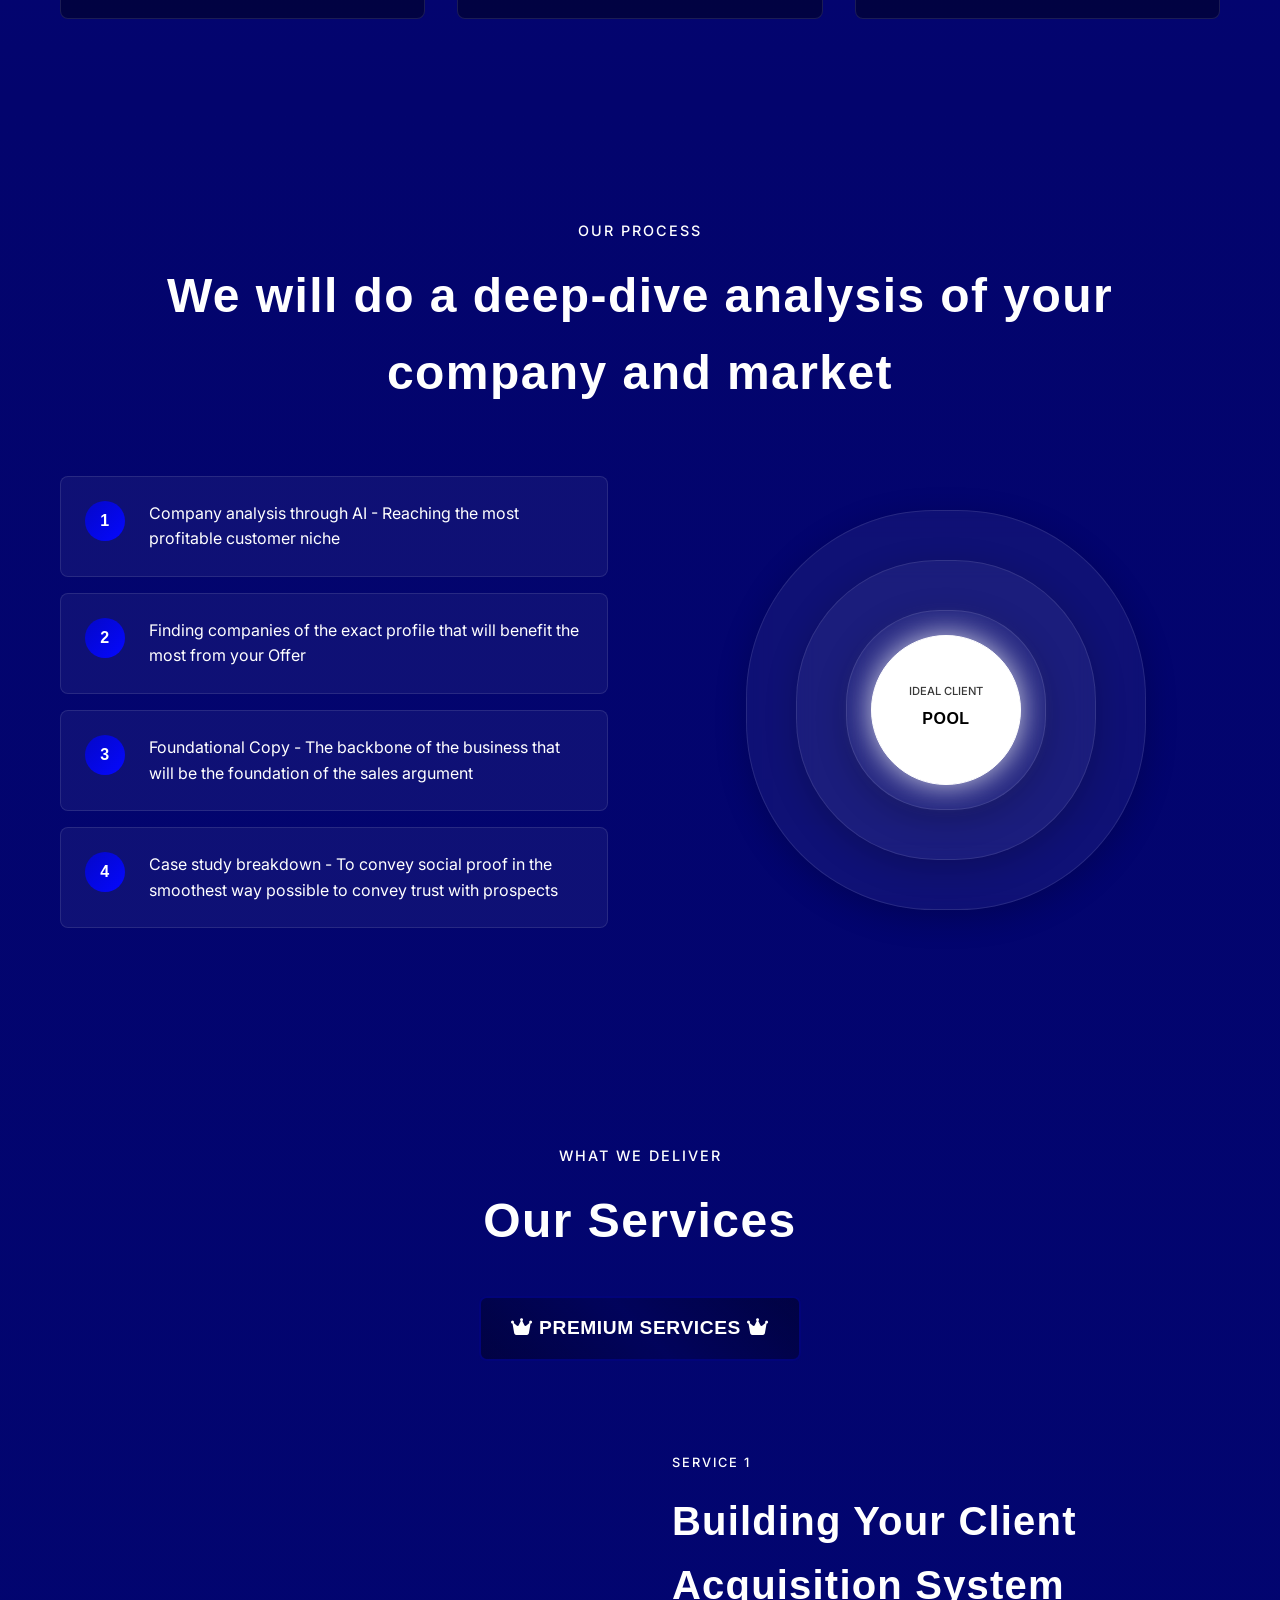
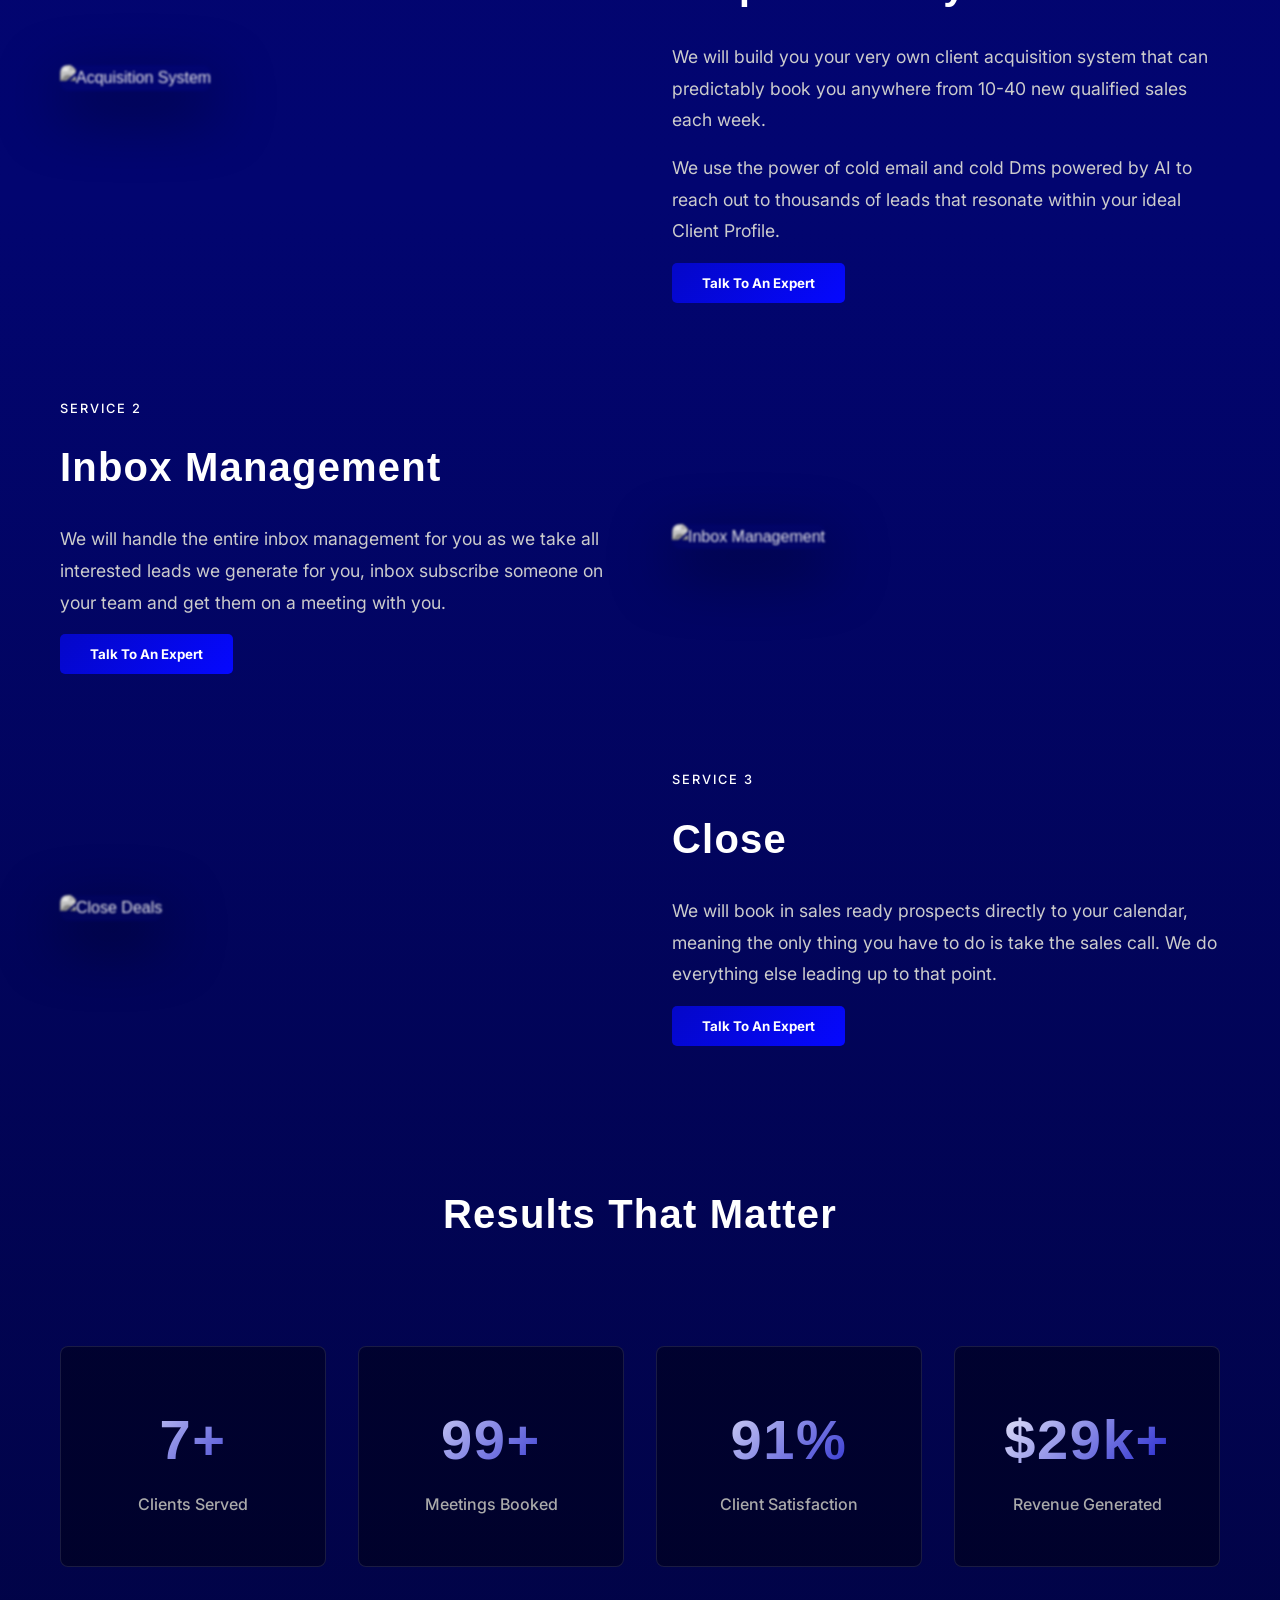
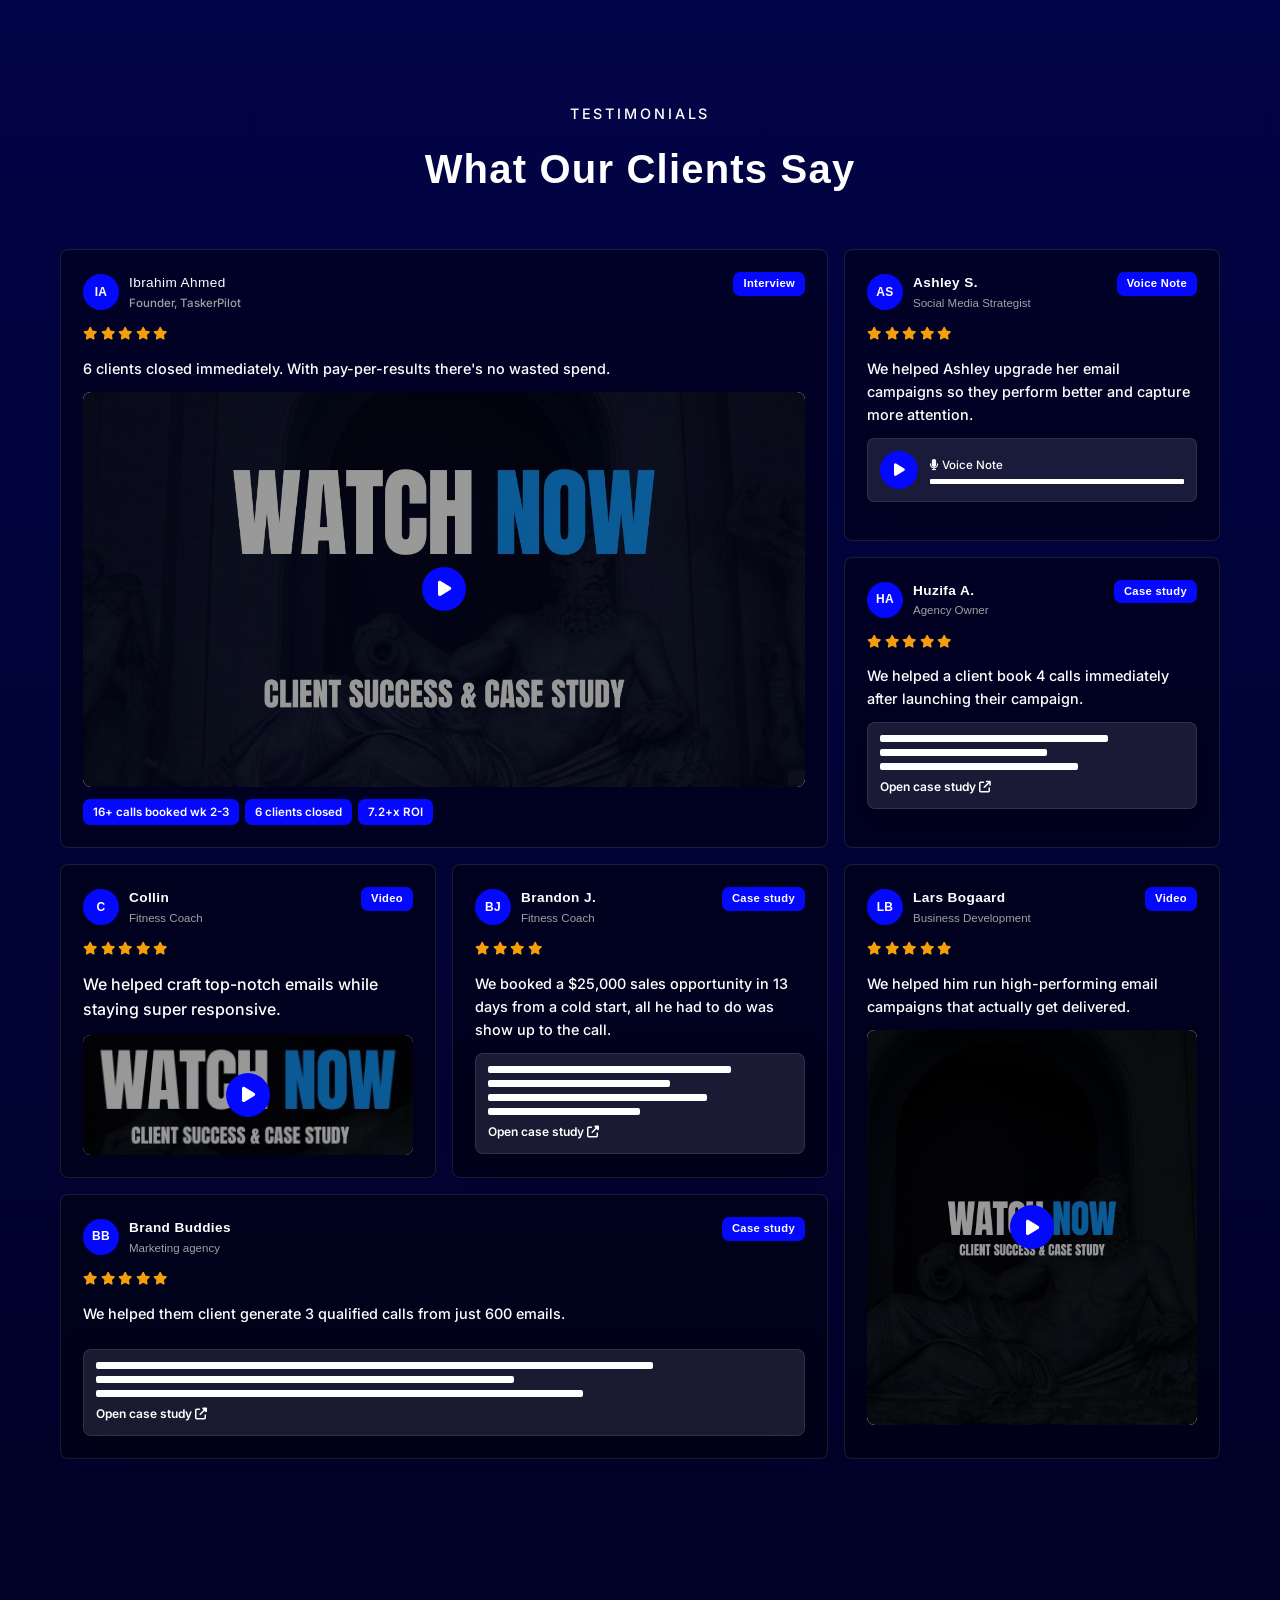
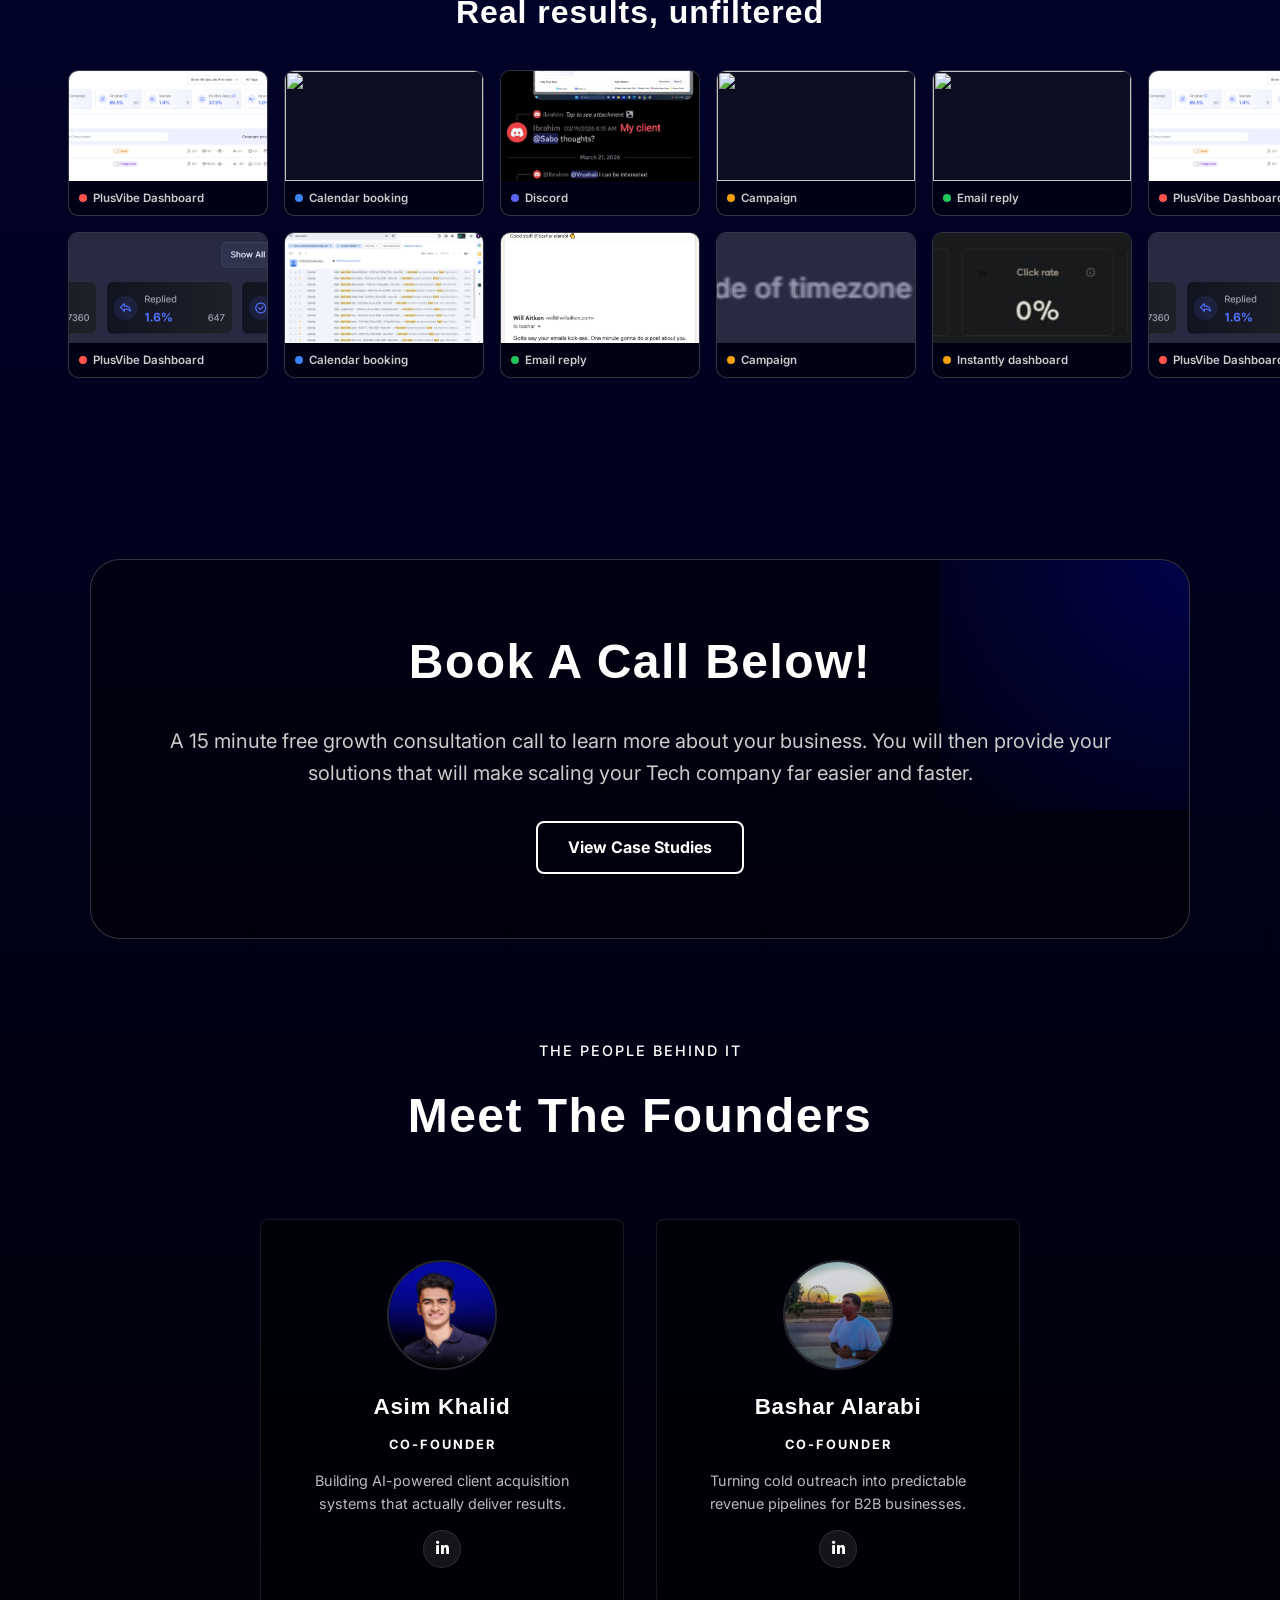
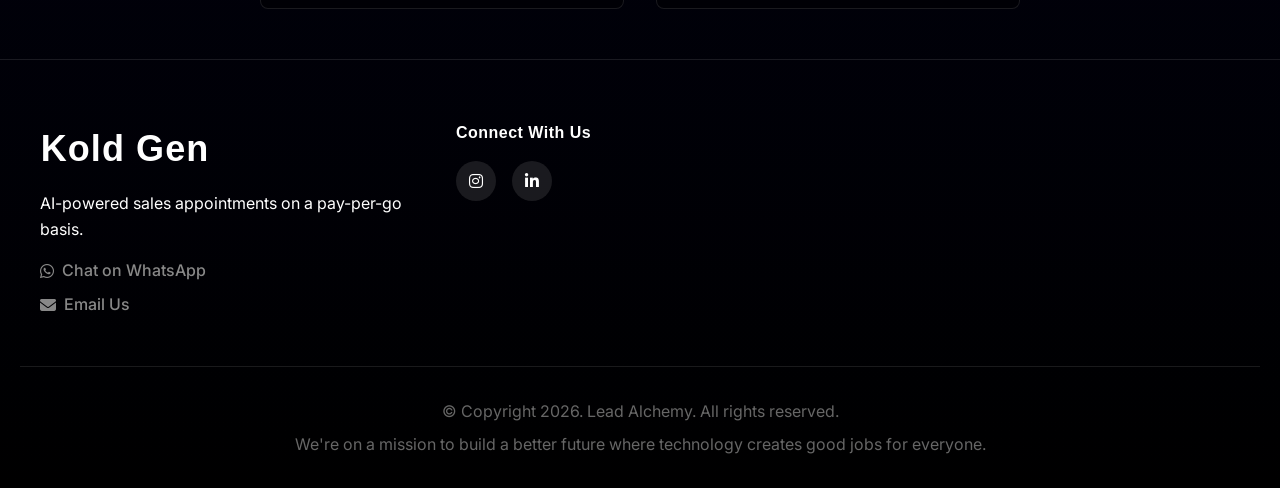
==== commit 1664f600: "Update bashar.html" ====
--- a/bashar.html
+++ b/bashar.html
@@ -344,11 +344,11 @@
         <h2 class="clash-dis">Results That Matter</h2>
         <div class="stats-grid">
           <div class="stat-card stat">
-            <div class="stat-card-number clash-dis" data-target="3">0+</div>
+            <div class="stat-card-number clash-dis" data-target="7">0+</div>
             <div class="stat-card-label inter-txt-sml">Clients Served</div>
           </div>
           <div class="stat-card stat">
-            <div class="stat-card-number clash-dis" data-target="21">0+</div>
+            <div class="stat-card-number clash-dis" data-target="100">0+</div>
             <div class="stat-card-label inter-txt-sml">Meetings Booked</div>
           </div>
           <div class="stat-card stat">
@@ -356,7 +356,7 @@
             <div class="stat-card-label inter-txt-sml">Client Satisfaction</div>
           </div>
           <div class="stat-card stat">
-            <div class="stat-card-number clash-dis" data-target="22" data-prefix="$" data-suffix="k+">$22k+</div>
+            <div class="stat-card-number clash-dis" data-target="30" data-prefix="$" data-suffix="k+">$22k+</div>
             <div class="stat-card-label inter-txt-sml">Revenue Generated</div>
           </div>
         </div>
--- a/master.css
+++ b/master.css
@@ -873,9 +873,21 @@
           margin-top: -10px;
         }
       }
-
       @media (max-width: 480px) {
-        .head-btn {
+        .service-content {
+          display: flex;
+          flex-direction: column;
+          align-items: center;
+        }
+        .service-content p,
+        .service-content h3 {
+          text-align: center;
+          max-width: 500px;
+        }
+      }
+
+      @media (max-width: 480px) {
+        header .head-btn {
           display: none;
         }
         .header-content {
@@ -1829,4 +1841,4 @@
   .team-grid {
     grid-template-columns: 1fr;
   }
-}+}
